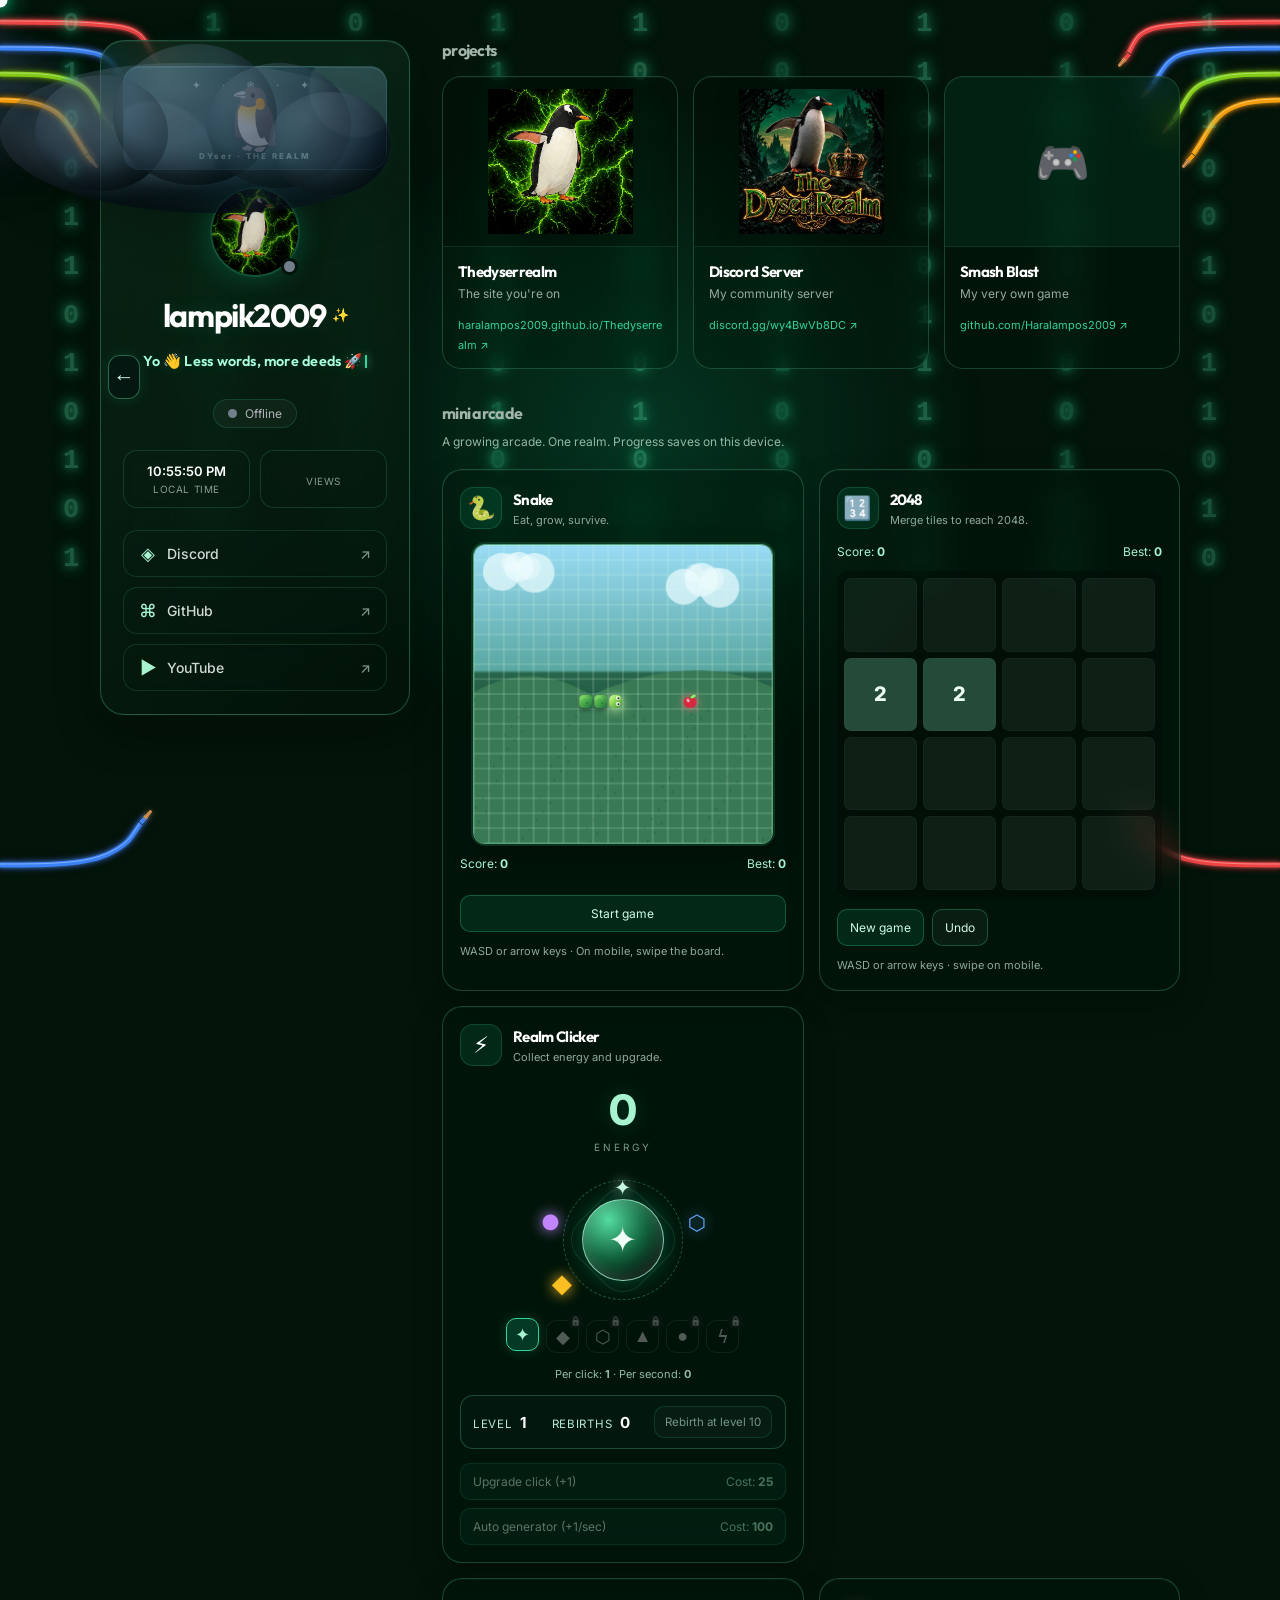
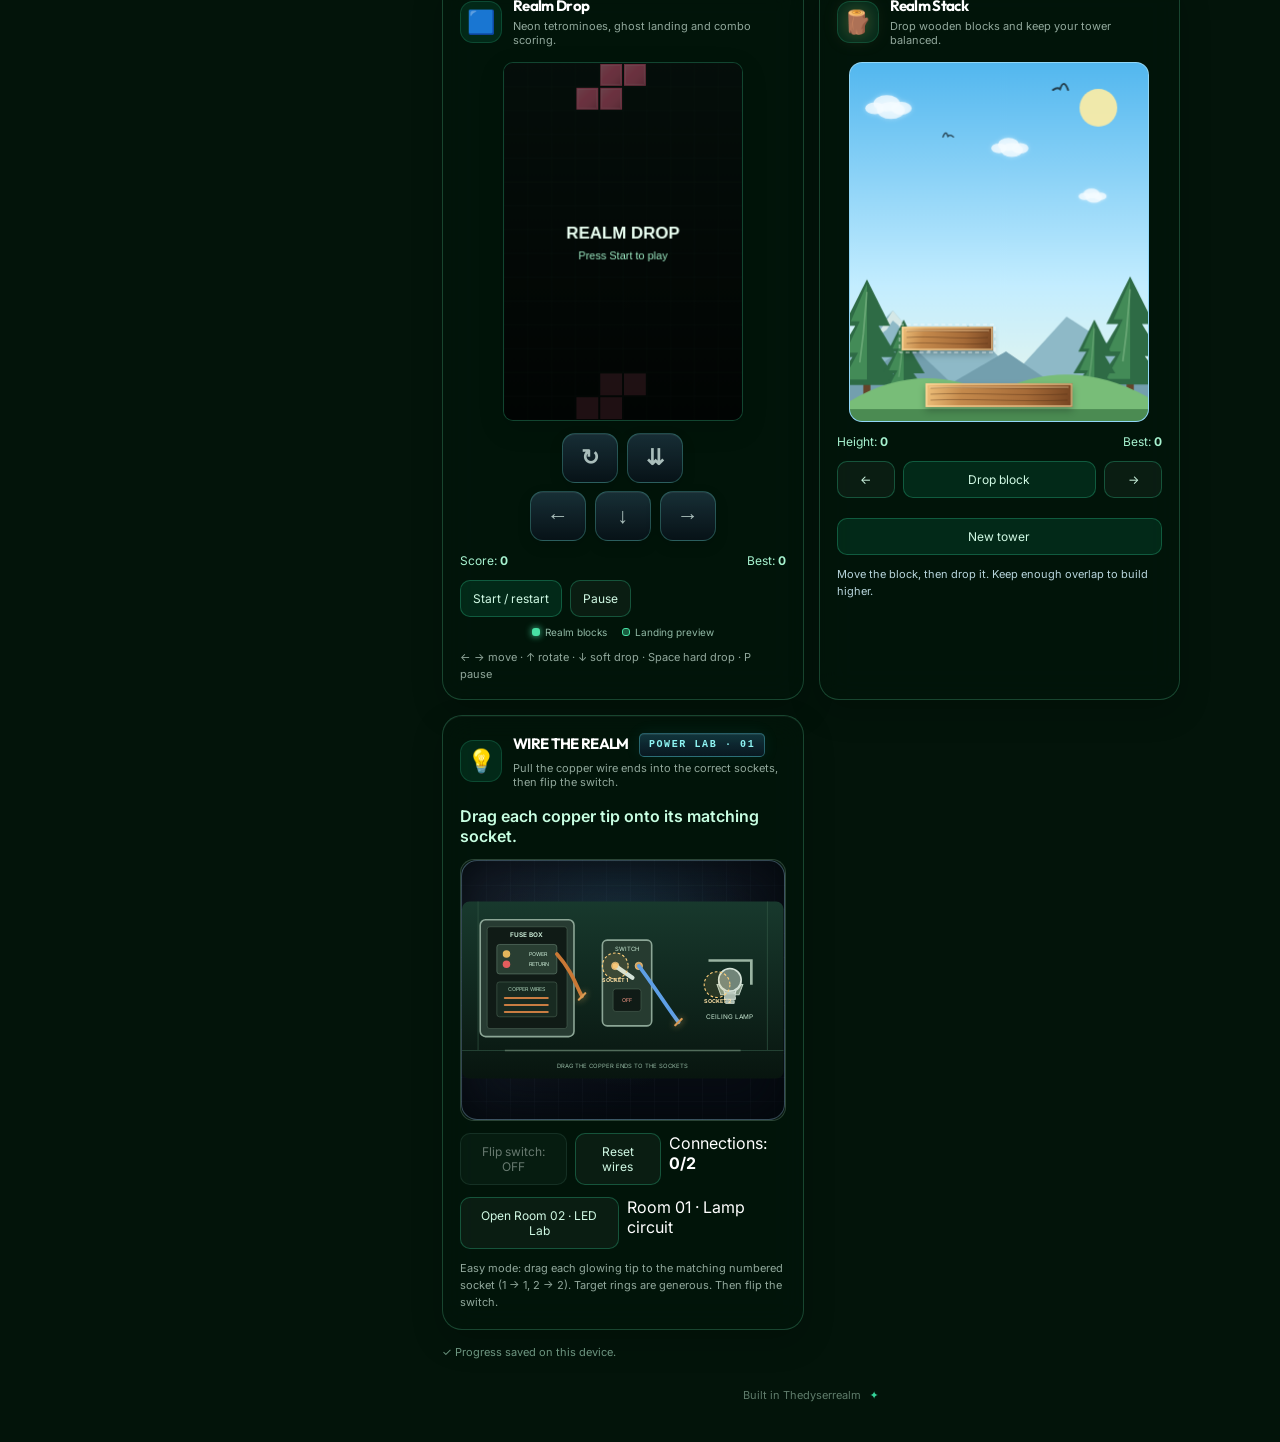
==== index.html @ b3a5489f "Fix background cable rendering and restore copper tip gradients" ====
<!DOCTYPE html>
<html lang="en">
<head>
  <meta charset="UTF-8">
  <meta name="viewport" content="width=device-width, initial-scale=1">
  <meta name="theme-color" content="#03140a">
  <title>Thedyserrealm</title>
  <link rel="icon" type="image/png" href="favicon.png">
  <link rel="preconnect" href="https://fonts.googleapis.com">
  <link rel="preconnect" href="https://fonts.gstatic.com" crossorigin>
  <link href="https://fonts.googleapis.com/css2?family=Inter:wght@400;500;600;700&family=Outfit:wght@400;500;600;700;800&family=Space+Grotesk:wght@500;600;700&display=swap" rel="stylesheet">
  <link rel="stylesheet" href="style.css">
</head>
<body>
  <div class="cloud cloud-one"></div><div class="cloud cloud-two"></div><div class="cloud cloud-three"></div><div class="cloud cloud-four" aria-hidden="true"></div><div class="cloud cloud-five" aria-hidden="true"></div>
  <svg id="wires-canvas" aria-hidden="true"></svg>
  <div class="binary-rain-container" aria-hidden="true">
    <div class="binary-col fall-down">0<br>1<br>0<br>0<br>1<br>1<br>0<br>1<br>0<br>1<br>0<br>1</div>
    <div class="binary-col fall-up">1<br>0<br>0<br>1<br>1<br>0<br>1<br>0<br>1<br>1<br>0<br>1</div>
    <div class="binary-col fall-down">0<br>1<br>1<br>0<br>0<br>1<br>0<br>1<br>1<br>0<br>1<br>0</div>
    <div class="binary-col fall-up">1<br>1<br>0<br>1<br>0<br>1<br>0<br>0<br>1<br>0<br>1<br>1</div>
    <div class="binary-col fall-up">1<br>0<br>1<br>1<br>0<br>0<br>1<br>0<br>1<br>0<br>1<br>0</div>
    <div class="binary-col fall-down">0<br>0<br>1<br>0<br>1<br>1<br>0<br>1<br>0<br>0<br>1<br>1</div>
    <div class="binary-col fall-up">1<br>1<br>0<br>1<br>0<br>0<br>1<br>1<br>1<br>0<br>0<br>1</div>
    <div class="binary-col fall-down">0<br>1<br>0<br>1<br>1<br>0<br>1<br>0<br>0<br>1<br>1<br>0</div>
    <div class="binary-col fall-up">1<br>0<br>1<br>0<br>0<br>1<br>0<br>1<br>1<br>0<br>1<br>0</div>
  </div>
  <div class="cursor-main" id="cursor" aria-hidden="true"></div>
  <svg id="lightning-canvas" aria-hidden="true"></svg>

  <div class="site-container" id="siteContainer">
    <aside class="profile-sidebar">
      <div class="profile-deck">
      <div class="profile-card deck-primary" id="tiltCard">
        <div class="profile-face profile-front">
        <div class="penguin-banner" aria-label="Penguin profile banner"><span class="penguin-snow">✦ · ❄ · ✦</span><span class="profile-penguin" aria-hidden="true">🐧</span><span class="penguin-caption">DYser · THE REALM</span></div>
        <button type="button" class="profile-flip-arrow flip-to-back" aria-label="Flip profile card to more information" title="More about me">←</button>
        <div class="avatar-container">
          <img id="discord-avatar" src="favicon.png" alt="lampik2009 avatar" class="avatar-img">
          <span id="discord-status" class="status-indicator status-offline"></span>
        </div>
        <h1 class="profile-name">lampik2009 <span class="sparkle">✨</span></h1>
        <p class="profile-bio"><span id="typed-text"></span><span class="typing-cursor"></span></p>
        <div class="status-pill"><span class="status-dot-icon status-offline" id="status-dot"></span><span id="status-text">Offline</span></div>
        <div class="stats-grid">
          <div class="stat-box"><div id="local-time" class="stat-value">--:--:--</div><div class="stat-label">LOCAL TIME</div></div>
          <div class="stat-box">
            <div id="views-count" class="stat-value">
              <script>
                var sc_project=13359308;
                var sc_invisible=0;
                var sc_security="baef770d";
                var scJsHost="https://";
                document.write("<sc"+"ript type='text/javascript' src='"+scJsHost+"statcounter.com/counter/counter.js'></"+"script>");
              </script>
              <noscript><div class="statcounter"><a title="Web Analytics" href="https://statcounter.com/" target="_blank" rel="noopener noreferrer"><img src="https://c.statcounter.com/13359308/0/baef770d/0/" alt="Web Analytics" referrerpolicy="no-referrer-when-downgrade"></a></div></noscript>
            </div>
            <div class="stat-label">VIEWS</div>
          </div>
        </div>
        <div class="social-links">
          <a href="https://discord.com/users/1142187822250471535" target="_blank" rel="noopener noreferrer" class="social-btn"><span class="btn-left"><span class="social-emoji">◈</span><span>Discord</span></span><span class="arrow">↗</span></a>
          <a href="https://github.com/Haralampos2009" target="_blank" rel="noopener noreferrer" class="social-btn"><span class="btn-left"><span class="social-emoji">⌘</span><span>GitHub</span></span><span class="arrow">↗</span></a>
          <a href="https://www.youtube.com/@Dyser_l" target="_blank" rel="noopener noreferrer" class="social-btn"><span class="btn-left"><span class="social-emoji">▶</span><span>YouTube</span></span><span class="arrow">↗</span></a>
        </div>
        </div>
        <div class="profile-face profile-back" aria-label="More about me">
          <button type="button" class="profile-flip-arrow flip-to-front" aria-label="Flip profile card back" title="Back to links">→</button>
          <div class="back-penguin" aria-hidden="true">🐧</div>
          <p class="back-eyebrow">BEHIND THE REALM</p>
          <h2 class="back-title">Hey, I'm Dyser!</h2>
          <p class="back-copy">I build Thedyserrealm, experiment with web design, and make little browser games and creative projects.</p>
          <div class="about-facts">
            <div><span>✦</span><section><b>Creator</b><small>Thedyserrealm website</small></section></div>
            <div><span>🎮</span><section><b>Game maker</b><small>Realm Clicker, Realm Drop, Snake and more</small></section></div>
            <div><span>⚡</span><section><b>Always learning</b><small>Trying new ideas and improving the site</small></section></div>
          </div>
          <p class="back-social-label">FIND ME ONLINE</p>
          <div class="back-links">
            <a href="https://discord.com/users/1142187822250471535" target="_blank" rel="noopener noreferrer">Discord ↗</a>
            <a href="https://www.youtube.com/@Dyser_l" target="_blank" rel="noopener noreferrer">YouTube ↗</a>
            <a href="https://github.com/Haralampos2009" target="_blank" rel="noopener noreferrer">GitHub ↗</a>
          </div>
          <p class="back-note">Thanks for visiting my little corner of the internet 💚</p>
        </div>
      </div>

    </aside>

    <main class="main-content">
      <section class="content-section">
        <h2 class="section-title">projects</h2>
        <div class="projects-grid">
          <a href="https://haralampos2009.github.io/Thedyserrealm/" target="_blank" rel="noopener noreferrer" class="project-card">
            <div class="project-img-box"><img src="website-banner.png" alt="Thedyserrealm website preview" class="project-banner-img" loading="lazy" onerror="this.style.display='none';this.nextElementSibling.style.display='grid'"><span class="image-fallback" style="display:none">🌐</span></div>
            <div class="project-info"><h3>Thedyserrealm</h3><p>The site you're on</p><span class="project-link">haralampos2009.github.io/Thedyserrealm ↗</span></div>
          </a>
          <a href="https://discord.gg/wy4BwVb8DC" target="_blank" rel="noopener noreferrer" class="project-card">
            <div class="project-img-box"><img src="discord-banner.jpg" alt="Discord server preview" class="project-banner-img" loading="lazy" onerror="this.style.display='none';this.nextElementSibling.style.display='grid'"><span class="image-fallback" style="display:none">💬</span></div>
            <div class="project-info"><h3>Discord Server</h3><p>My community server</p><span class="project-link">discord.gg/wy4BwVb8DC ↗</span></div>
          </a>
          <a href="https://github.com/Haralampos2009" target="_blank" rel="noopener noreferrer" class="project-card">
            <div class="project-img-box emoji-box"><span class="proj-emoji">🎮</span></div>
            <div class="project-info"><h3>Smash Blast</h3><p>My very own game</p><span class="project-link">github.com/Haralampos2009 ↗</span></div>
          </a>
        </div>
      </section>

      

<section class="content-section arcade-section" id="arcade">
        <h2 class="section-title">mini arcade</h2>
        <p class="arcade-subtitle">A growing arcade. One realm. Progress saves on this device.</p>
        <div class="arcade-grid">
          <article class="game-card">
            <div class="game-heading"><span class="game-icon">🐍</span><div><h3>Snake</h3><p>Eat, grow, survive.</p></div></div>
            <canvas id="snake-board" width="300" height="300" aria-label="Snake game board"></canvas>
            <div class="game-stats"><span>Score: <strong id="snake-score">0</strong></span><span>Best: <strong id="snake-best">0</strong></span></div>
            <button class="game-btn full-btn" id="snake-start">Start game</button>
            <p class="game-hint">WASD or arrow keys · On mobile, swipe the board.</p>
          </article>

          <article class="game-card">
            <div class="game-heading"><span class="game-icon">🔢</span><div><h3>2048</h3><p>Merge tiles to reach 2048.</p></div></div>
            <div class="game-2048-stats"><span>Score: <strong id="s2048-score">0</strong></span><span>Best: <strong id="s2048-best">0</strong></span></div>
            <div id="board-2048" class="board-2048" tabindex="0" role="group" aria-label="2048 board"></div>
            <div class="game-controls"><button class="game-btn" id="s2048-new">New game</button><button class="game-btn secondary" id="s2048-undo">Undo</button></div>
            <p class="game-hint">WASD or arrow keys · swipe on mobile.</p>
          </article>

          <article class="game-card clicker-card">
            <div class="game-heading"><span class="game-icon">⚡</span><div><h3>Realm Clicker</h3><p>Collect energy and upgrade.</p></div></div>
            <div class="clicker-energy"><span id="clicker-energy">0</span><small>ENERGY</small></div>
            <div class="clicker-stage" id="clicker-stage">
              <span class="orbit-shape orbit-a">✦</span><span class="orbit-shape orbit-b">⬡</span><span class="orbit-shape orbit-c">◆</span><span class="orbit-shape orbit-d">●</span>
              <button class="clicker-core shape-star" id="clicker-tap" aria-label="Collect energy"><span id="clicker-core-symbol">✦</span></button>
            </div>
            <div class="shape-picker" aria-label="Choose energy core shape">
              <button type="button" class="shape-choice selected" data-required-prestige="0" data-shape="star" data-symbol="✦" aria-label="Star shape">✦</button>
              <button type="button" class="shape-choice" data-required-prestige="1" data-shape="diamond" data-symbol="◆" aria-label="Diamond shape">◆</button>
              <button type="button" class="shape-choice" data-required-prestige="2" data-shape="hex" data-symbol="⬡" aria-label="Hexagon shape">⬡</button>
              <button type="button" class="shape-choice" data-required-prestige="3" data-shape="triangle" data-symbol="▲" aria-label="Triangle shape">▲</button>
              <button type="button" class="shape-choice" data-required-prestige="4" data-shape="circle" data-symbol="●" aria-label="Circle shape">●</button>
              <button type="button" class="shape-choice" data-required-prestige="5" data-shape="bolt" data-symbol="ϟ" aria-label="Lightning shape">ϟ</button>
            </div>
            <p class="clicker-power">Per click: <strong id="clicker-power">1</strong> · Per second: <strong id="clicker-auto">0</strong></p>
            <div class="clicker-progression"><span>LEVEL <strong id="clicker-level">1</strong></span><span>REBIRTHS <strong id="clicker-prestige-count">0</strong></span><button class="game-btn secondary" id="clicker-prestige" type="button" disabled>Rebirth at level 10</button></div>
            <div class="upgrade-list">
              <button class="game-btn upgrade-btn" id="clicker-upgrade"><span>Upgrade click (+1)</span><span>Cost: <b id="clicker-cost">25</b></span></button>
              <button class="game-btn upgrade-btn" id="clicker-auto-buy"><span>Auto generator (+1/sec)</span><span>Cost: <b id="clicker-auto-cost">100</b></span></button>
            </div>
          </article>
        </div>
        <div class="arcade-grid extra-games">
          <article class="game-card drop-card">
            <div class="game-heading"><span class="game-icon">🟦</span><div><h3>Realm Drop</h3><p>Neon tetrominoes, ghost landing and combo scoring.</p></div></div>
            <canvas id="drop-board" width="240" height="360" aria-label="Falling block game"></canvas>
<div class="realm-drop-touch-controls" id="realm-drop-touch-controls" aria-label="Realm Drop touch controls">
  <div class="drop-touch-row">
    <button type="button" data-drop-action="rotate" aria-label="Rotate piece">↻</button>
    <button type="button" data-drop-action="drop" aria-label="Hard drop">⇊</button>
  </div>
  <div class="drop-touch-row">
    <button type="button" data-drop-action="left" aria-label="Move left">←</button>
    <button type="button" data-drop-action="down" aria-label="Move down">↓</button>
    <button type="button" data-drop-action="right" aria-label="Move right">→</button>
  </div>
</div>

            <div class="game-stats"><span>Score: <strong id="drop-score">0</strong></span><span>Best: <strong id="drop-best">0</strong></span></div>
            <div class="game-controls"><button class="game-btn" id="drop-start">Start / restart</button><button class="game-btn secondary" id="drop-pause">Pause</button></div>
            <div class="drop-legend"><span><i class="legend-dot legend-mint"></i>Realm blocks</span><span><i class="legend-dot legend-ghost"></i>Landing preview</span></div>
            <p class="game-hint">← → move · ↑ rotate · ↓ soft drop · Space hard drop · P pause</p>
          </article>
          <article class="game-card stack-card">
            <div class="game-heading"><span class="game-icon">🪵</span><div><h3>Realm Stack</h3><p>Drop wooden blocks and keep your tower balanced.</p></div></div>
            <canvas id="realm-stack-board" width="300" height="360" tabindex="0" aria-label="Realm Stack wooden block tower game"></canvas>
            <div class="game-stats"><span>Height: <strong id="realm-stack-score">0</strong></span><span>Best: <strong id="realm-stack-best">0</strong></span></div>
            <div class="stack-controls"><button type="button" class="game-btn secondary" data-stack-action="left" aria-label="Move block left">←</button><button type="button" class="game-btn" id="realm-stack-drop">Drop block</button><button type="button" class="game-btn secondary" data-stack-action="right" aria-label="Move block right">→</button></div>
            <button type="button" class="game-btn full-btn" id="realm-stack-restart">New tower</button>
            <p class="game-hint">Move the block, then drop it. Keep enough overlap to build higher.</p>
          </article>
          <article class="game-card wire-puzzle-card">
            <div class="game-heading"><span class="game-icon">💡</span><div><h3>WIRE THE REALM <span class="wire-level-tag">POWER LAB · 01</span></h3><p>Pull the copper wire ends into the correct sockets, then flip the switch.</p></div></div>
            <div class="wire-puzzle-status" id="wire-status" aria-live="polite">Drag each loose copper tip to its matching socket.</div>
            <div class="wire-room">
              <svg id="wire-room-svg" viewBox="0 0 600 330" role="img" aria-label="Electrical room with fuse box, wires, switch and lamp">
                <defs>
                  <linearGradient id="wallGlow" x1="0" y1="0" x2="0" y2="1"><stop offset="0" stop-color="#18392d"/><stop offset="1" stop-color="#08150f"/></linearGradient>
                  <linearGradient id="copper" x1="0" y1="0" x2="1" y2="1"><stop stop-color="#ffe0a1"/><stop offset=".45" stop-color="#c97835"/><stop offset="1" stop-color="#7b3d1b"/></linearGradient>
                  <radialGradient id="lampGlow"><stop stop-color="#fff5b0" stop-opacity=".9"/><stop offset="1" stop-color="#ffe66d" stop-opacity="0"/></radialGradient>
                </defs>
                <rect width="600" height="330" rx="14" fill="url(#wallGlow)"/>
                <path d="M0 278H600M30 0V278M570 0V278" stroke="#315644" stroke-width="2" opacity=".65"/>
                <rect x="34" y="34" width="175" height="218" rx="10" fill="#273b32" stroke="#8ca696" stroke-width="3"/>
                <rect x="47" y="47" width="149" height="190" rx="5" fill="#101b16" stroke="#536e5d"/>
                <text x="121" y="67" fill="#c7e7d2" font-size="12" text-anchor="middle" font-weight="bold">FUSE BOX</text>
                <rect x="65" y="80" width="112" height="55" rx="5" fill="#293e32" stroke="#6d8c78"/>
                <circle cx="83" cy="98" r="7" fill="#e4b65c"/><circle cx="83" cy="117" r="7" fill="#e45d5d"/>
                <text x="125" y="102" fill="#c7e7d2" font-size="10">POWER</text><text x="125" y="120" fill="#c7e7d2" font-size="10">RETURN</text>
                <rect x="65" y="150" width="112" height="65" rx="5" fill="#182a21" stroke="#526b5a"/>
                <text x="121" y="166" fill="#a6cbb4" font-size="10" text-anchor="middle">COPPER WIRES</text>
                <path d="M80 180h80M80 193h80M80 206h80" stroke="#c97d42" stroke-width="4" stroke-linecap="round"/>
                <rect x="262" y="72" width="92" height="160" rx="9" fill="#263b30" stroke="#8ca696" stroke-width="3"/>
                <text x="308" y="92" fill="#c7e7d2" font-size="11" text-anchor="middle">SWITCH</text>
                <circle cx="286" cy="120" r="7" fill="#d6a15a" stroke="#ffe0a1"/><circle cx="330" cy="120" r="7" fill="#d6a15a" stroke="#ffe0a1"/>
                <path id="switch-lever" d="M286 120L318 142" stroke="#d5e3d9" stroke-width="8" stroke-linecap="round"/>
                <circle cx="286" cy="120" r="5" fill="#f4c77c"/>
                <rect x="282" y="163" width="52" height="42" rx="5" fill="#101b16" stroke="#526b5a"/>
                <text id="switch-label" x="308" y="188" fill="#ff9d8b" font-size="10" text-anchor="middle">OFF</text>
                <path d="M460 110h80v45" stroke="#9ab4a2" stroke-width="5" fill="none"/>
                <path d="M476 155h48l-7 19h-34z" fill="#7d927f" stroke="#c1d3c6" stroke-width="2"/>
                <path id="lamp-bulb" d="M489 166 C478 159 477 146 483 136 C490 124 510 124 517 136 C523 146 522 159 511 166 L509 174 L491 174 Z" fill="#9fb0a3" stroke="#d4e2d7" stroke-width="2.5"/>
                <ellipse id="lamp-halo" cx="500" cy="155" rx="74" ry="72" fill="url(#lampGlow)" opacity="0"/>
                <circle id="lamp-light" cx="500" cy="146" r="21" fill="#718579" stroke="#d4e2d7" stroke-width="3"/><path d="M492 169h16v7h-16zM490 178h20v5h-20zM492 185h16v5h-16z" fill="#a8b8ac" stroke="#d4e2d7" stroke-width="1.5"/>
                <path d="M490 172h20v10h-20z" fill="#a8b8ac" stroke="#d4e2d7"/>
                <text x="500" y="220" fill="#c7e7d2" font-size="12" text-anchor="middle">CEILING LAMP</text>
                <path d="M80 278h440" stroke="#526d5b" stroke-width="3"/>
                <text x="300" y="310" fill="#92b5a0" font-size="11" text-anchor="middle">DRAG THE COPPER ENDS TO THE SOCKETS</text>
                <path id="wire-a" d="M177 98 C205 130 210 150 224 177" fill="none" stroke="#c97835" stroke-width="7" stroke-linecap="round"/>
                <path id="wire-b" d="M330 120 C360 160 385 200 404 225" fill="none" stroke="#5e9fe6" stroke-width="7" stroke-linecap="round"/>
                <path id="wire-a-tip" d="M218 183l12-12" stroke="#d99a53" stroke-width="4" stroke-linecap="round" tabindex="0" role="button" aria-label="Drag exposed copper wire end to switch socket"/>
                <path id="wire-b-tip" d="M398 231l12-12" stroke="#d99a53" stroke-width="4" stroke-linecap="round" tabindex="0" role="button" aria-label="Drag exposed copper wire end to lamp socket"/>
                <circle cx="286" cy="120" r="24" fill="rgba(255,196,99,.10)" stroke="#ffcf7a" stroke-width="2" stroke-dasharray="5 4"/><text x="286" y="151" fill="#ffe2a7" font-size="10" text-anchor="middle" font-weight="bold">SOCKET 1</text><circle cx="476" cy="155" r="24" fill="rgba(255,196,99,.10)" stroke="#ffcf7a" stroke-width="2" stroke-dasharray="5 4"/><text x="476" y="190" fill="#ffe2a7" font-size="10" text-anchor="middle" font-weight="bold">SOCKET 2</text>
                <rect id="switch-hit" x="268" y="100" width="66" height="62" rx="8" fill="transparent" style="cursor:pointer"/>
              </svg>
            </div>
            <div class="game-controls"><button class="game-btn" id="wire-switch">Flip switch: OFF</button><button class="game-btn secondary" id="wire-reset">Reset wires</button><span class="wire-moves">Connections: <strong id="wire-moves">0/2</strong></span></div>
            <div class="game-controls"><button class="game-btn secondary" id="wire-room-toggle">Open Room 02 · LED Lab</button><span class="wire-moves" id="wire-room-label">Room 01 · Lamp circuit</span></div>
            <section id="wire-room-two" class="wire-room wire-room-two" hidden>
              <div class="wire-puzzle-status" id="wire-two-status" aria-live="polite">Connect red to + and blue to − on each LED. Match the colors to light both diodes.</div>
              <svg id="wire-room-two-svg" viewBox="0 0 600 330" role="img" aria-label="Second electrical room with two LEDs and four matching wire sockets">
                <defs><linearGradient id="ledWall" x1="0" y1="0" x2="0" y2="1"><stop stop-color="#18392d"/><stop offset="1" stop-color="#08150f"/></linearGradient><radialGradient id="ledRedGlow"><stop stop-color="#ff5656" stop-opacity=".85"/><stop offset="1" stop-color="#ff3030" stop-opacity="0"/></radialGradient><radialGradient id="ledBlueGlow"><stop stop-color="#4db8ff" stop-opacity=".85"/><stop offset="1" stop-color="#168aff" stop-opacity="0"/></radialGradient></defs>
                <rect width="600" height="330" rx="14" fill="url(#ledWall)"/><path d="M0 278H600M30 0V278M570 0V278" stroke="#315644" stroke-width="2" opacity=".65"/>
                <rect x="30" y="30" width="540" height="222" rx="12" fill="#15271e" stroke="#71917b" stroke-width="2"/>
                <text x="300" y="55" fill="#d6f5df" font-size="14" text-anchor="middle" font-weight="bold">LED TEST PANEL · ROOM 02</text>
                <rect x="55" y="76" width="220" height="145" rx="10" fill="#0a1710" stroke="#456b51" stroke-width="2"/><rect x="325" y="76" width="220" height="145" rx="10" fill="#0a1710" stroke="#456b51" stroke-width="2"/>
                <text x="165" y="98" fill="#d6f5df" font-size="12" text-anchor="middle">RED DIODE · LED 1</text><text x="435" y="98" fill="#d6f5df" font-size="12" text-anchor="middle">BLUE DIODE · LED 2</text>
                <defs><linearGradient id="ledBodyRed" x1="0" y1="0" x2="1" y2="0"><stop stop-color="#5b151b"/><stop offset=".45" stop-color="#ef5b63"/><stop offset="1" stop-color="#741a22"/></linearGradient><linearGradient id="ledBodyBlue" x1="0" y1="0" x2="1" y2="0"><stop stop-color="#123e64"/><stop offset=".45" stop-color="#65c7ff"/><stop offset="1" stop-color="#174b79"/></linearGradient><linearGradient id="ledMetal" x1="0" y1="0" x2="0" y2="1"><stop stop-color="#e0e7df"/><stop offset=".5" stop-color="#7f8e84"/><stop offset="1" stop-color="#c1cbc3"/></linearGradient></defs>
                <ellipse id="led1-halo" cx="165" cy="139" rx="32" ry="25" fill="url(#ledRedGlow)" opacity="0"/>
                <path d="M160 151l-4 28m14-28 4 28" stroke="url(#ledMetal)" stroke-width="3.5" stroke-linecap="round"/><path d="M156 179h-10v8m24-8h10v8" fill="none" stroke="#d99a53" stroke-width="2.5" stroke-linecap="round"/>
                <rect id="led1-light" x="153" y="111" width="24" height="43" rx="8" fill="url(#ledBodyRed)" stroke="#ff9c9c" stroke-width="1.5"/><path d="M157 118v21" stroke="#ffd5d5" stroke-width="2" stroke-linecap="round" opacity=".65"/><ellipse cx="165" cy="116" rx="7" ry="3" fill="#ffc3c3" opacity=".6"/>
                <ellipse id="led2-halo" cx="435" cy="139" rx="32" ry="25" fill="url(#ledBlueGlow)" opacity="0"/>
                <path d="M430 151l-4 28m14-28 4 28" stroke="url(#ledMetal)" stroke-width="3.5" stroke-linecap="round"/><path d="M426 179h-10v8m24-8h10v8" fill="none" stroke="#d99a53" stroke-width="2.5" stroke-linecap="round"/>
                <rect id="led2-light" x="423" y="111" width="24" height="43" rx="8" fill="url(#ledBodyBlue)" stroke="#9edfff" stroke-width="1.5"/><path d="M427 118v21" stroke="#e1f5ff" stroke-width="2" stroke-linecap="round" opacity=".7"/><ellipse cx="435" cy="116" rx="7" ry="3" fill="#d4f1ff" opacity=".6"/>
                <rect x="70" y="184" width="190" height="22" rx="3" fill="#8b9991" stroke="#d0d9d3" stroke-width="2"/><path d="M80 190h170M80 197h170" stroke="#65766c" stroke-width="2"/><rect x="340" y="184" width="190" height="22" rx="3" fill="#8b9991" stroke="#d0d9d3" stroke-width="2"/><path d="M350 190h170M350 197h170" stroke="#65766c" stroke-width="2"/>
                <text x="165" y="218" fill="#ffb0b0" font-size="10" text-anchor="middle">LED 1</text><text x="435" y="218" fill="#a9ddff" font-size="10" text-anchor="middle">LED 2</text>
                <path id="led-wire-red" d="M85 286 Q95 250 145 195" fill="none" stroke="#e75c5c" stroke-width="6" stroke-linecap="round"/><path id="led-red-tip" d="M80 291l10-10" stroke="#d9a16a" stroke-width="3" stroke-linecap="round" tabindex="0" role="button" aria-label="Drag red wire end"/>
                <path id="led-wire-black" d="M185 286 Q195 250 185 195" fill="none" stroke="#222a28" stroke-width="6" stroke-linecap="round"/><path id="led-black-tip" d="M180 291l10-10" stroke="#d9a16a" stroke-width="3" stroke-linecap="round" tabindex="0" role="button" aria-label="Drag black wire end"/>
                <path id="led-wire-blue" d="M415 286 Q405 250 425 195" fill="none" stroke="#55a9ef" stroke-width="6" stroke-linecap="round"/><path id="led-blue-tip" d="M410 291l10-10" stroke="#d9a16a" stroke-width="3" stroke-linecap="round" tabindex="0" role="button" aria-label="Drag blue wire end"/>
                <path id="led-wire-black2" d="M515 286 Q505 250 445 195" fill="none" stroke="#222a28" stroke-width="6" stroke-linecap="round"/><path id="led-black2-tip" d="M510 291l10-10" stroke="#d9a16a" stroke-width="3" stroke-linecap="round" tabindex="0" role="button" aria-label="Drag black wire end"/>
                <text x="300" y="310" fill="#92b5a0" font-size="11" text-anchor="middle">CONNECT THE LOOSE WIRES TO COMPLETE THE CIRCUIT</text>
              </svg>
              <div class="game-controls"><button class="game-btn secondary" id="wire-two-reset">Reset Room 02</button><span class="wire-moves">LEDs lit: <strong id="wire-two-count">0/2</strong></span></div>
            </section>
            <p class="game-hint">Easy mode: drag each glowing tip to the matching numbered socket (1 → 1, 2 → 2). Target rings are generous. Then flip the switch.</p>
          </article>
        </div>
        <p class="save-note" id="arcade-save-status" aria-live="polite">Progress saves automatically on this device.</p>
      </section>
      <footer class="site-footer">Built in Thedyserrealm <span>✦</span></footer>
    </main>
  </div>

<script>
(() => {
  "use strict";
  const $ = id => document.getElementById(id);
  const SAVE_KEY = "thedyserrealm_arcade_v1";
  let saveData = {};
  try { saveData = JSON.parse(localStorage.getItem(SAVE_KEY)) || {}; } catch (_) {}
  const status = $("arcade-save-status");
  function saveArcade() {
    try {
      localStorage.setItem(SAVE_KEY, JSON.stringify(saveData));
      if (status) status.textContent = "✓ Progress saved on this device.";
    } catch (_) {
      if (status) status.textContent = "Browser storage is unavailable; progress may not save.";
    }
  }

  // Clock and typewriter intro
  function updateTime() { $("local-time").textContent = new Date().toLocaleTimeString([], {hour:"2-digit", minute:"2-digit", second:"2-digit"}); }
  updateTime(); setInterval(updateTime, 1000);
  const introLines = ["Yo 👋 Less words, more deeds 🚀", "⚡ Electrician in training", "🔧 Building cool things · lampik2009"];
  let introLine = 0, introIndex = 0, introDeleting = false;
  (function typeIntro() {
    const target = $("typed-text");
    const line = introLines[introLine];
    if (!introDeleting) {
      target.textContent = line.slice(0, ++introIndex);
      if (introIndex >= line.length) {
        setTimeout(() => { introDeleting = true; typeIntro(); }, 1550);
        return;
      }
      setTimeout(typeIntro, 65);
    } else {
      target.textContent = line.slice(0, --introIndex);
      if (introIndex <= 0) {
        introDeleting = false;
        introLine = (introLine + 1) % introLines.length;
        setTimeout(typeIntro, 280);
        return;
      }
      setTimeout(typeIntro, 34);
    }
  })();

  // Optional live Discord status. The page still works if the service is unavailable.
  async function loadDiscordData() {
    try {
      const res = await fetch("https://api.lanyard.rest/v1/users/1142187822250471535");
      const json = await res.json();
      if (!json.success) return;
      const d = json.data;
      if (d.discord_user && d.discord_user.avatar) {
        $("discord-avatar").src = `https://cdn.discordapp.com/avatars/${d.discord_user.id}/${d.discord_user.avatar}.png?size=256`;
      }
      const state = ["online","idle","dnd"].includes(d.discord_status) ? d.discord_status : "offline";
      $("discord-status").className = "status-indicator status-" + state;
      $("status-dot").className = "status-dot-icon status-" + state;
      $("status-text").textContent = ({online:"Online",idle:"Inactive",dnd:"Do Not Disturb",offline:"Offline"})[state];
    } catch (_) {}
  }
  loadDiscordData(); setInterval(loadDiscordData, 60000);

  // Realistic multi-layer SVG cables and occasional sparks
  const svgNS = "http://www.w3.org/2000/svg";
  const wiresSvg = $("wires-canvas");
  const copperDefs=svgEl("defs",{});
  const copperGrad=svgEl("linearGradient",{id:"realm-copper-tip",x1:"0",y1:"0",x2:"1",y2:"1"});
  [["0%","#ffe7ad"],["42%","#d88a43"],["100%","#8b451f"]].forEach(([offset,color])=>copperGrad.appendChild(svgEl("stop",{offset,"stop-color":color})));
  copperDefs.appendChild(copperGrad); wiresSvg.appendChild(copperDefs);
  let wireTips = [];
  function svgEl(tag, attrs) {
    const el = document.createElementNS(svgNS, tag);
    Object.entries(attrs).forEach(([k,v]) => el.setAttribute(k, v));
    return el;
  }
  function addCable(wire) {
    wiresSvg.appendChild(svgEl("path",{d:wire.d,fill:"none",stroke:"#000", "stroke-width":"12","stroke-linecap":"round","stroke-linejoin":"round",opacity:".55",style:"filter:blur(3px)"}));
    wiresSvg.appendChild(svgEl("path",{d:wire.d,fill:"none",stroke:"#101a15","stroke-width":"8","stroke-linecap":"round","stroke-linejoin":"round"}));
    wiresSvg.appendChild(svgEl("path",{d:wire.d,fill:"none",stroke:wire.color,"stroke-width":"4.8","stroke-linecap":"round","stroke-linejoin":"round",style:`filter:drop-shadow(0 0 3px ${wire.color})`}));
    wiresSvg.appendChild(svgEl("path",{d:wire.d,fill:"none",stroke:"#fff","stroke-width":"1","stroke-linecap":"round","stroke-linejoin":"round",opacity:".35",transform:"translate(0 -1)"}));
    // Short insulated ferrule followed by a visible, tapered bare-copper conductor.
    const dx=wire.tipDx ?? 6, dy=wire.tipDy ?? 6, len=Math.hypot(dx,dy), ux=dx/len, uy=dy/len;
    const sx=wire.x-ux*7, sy=wire.y-uy*7, ex=wire.x+dx, ey=wire.y+dy;
    wiresSvg.appendChild(svgEl("path",{d:`M${sx-uy*2.5} ${sy+ux*2.5} L${wire.x-uy*2.5} ${wire.y+ux*2.5} L${wire.x+uy*2.5} ${wire.y-ux*2.5} L${sx+uy*2.5} ${sy-ux*2.5} Z`,fill:wire.color,stroke:"#17221b","stroke-width":".8"}));
    wiresSvg.appendChild(svgEl("path",{d:`M${wire.x-uy*1.7} ${wire.y+ux*1.7} L${ex-uy*1.2} ${ey+ux*1.2} L${ex+uy*1.2} ${ey-ux*1.2} L${wire.x+uy*1.7} ${wire.y-ux*1.7} Z`,fill:"url(#realm-copper-tip)",stroke:"#f0bd78","stroke-width":".55",style:"filter:drop-shadow(0 0 3px rgba(232,155,72,.55))"}));
    // Fine strands make the cut conductor read as copper, not a round terminal.
    for(let strand=-1;strand<=1;strand++) wiresSvg.appendChild(svgEl("path",{d:`M${wire.x+ux*1.5+uy*strand*.8} ${wire.y+uy*1.5-ux*strand*.8} L${ex+uy*strand*.55} ${ey-ux*strand*.55}`,fill:"none",stroke:strand===0?"#ffe0a1":"#a95c2b","stroke-width":".65","stroke-linecap":"round"}));
    wireTips.push({x:ex,y:ey,color:wire.color});
  }
  function initWires() {
    const w = innerWidth, h = innerHeight;
    wiresSvg.setAttribute("viewBox",`0 0 ${w} ${h}`);
    wiresSvg.innerHTML = ""; wiresSvg.appendChild(copperDefs); wireTips = [];
    [
      {color:"#ef4444",d:"M 0 22 C 45 22 82 22 115 26 S 145 45 155 59",x:155,y:59,tipDx:6,tipDy:7},
      {color:"#3b82f6",d:"M 0 48 C 42 48 72 48 94 53 S 119 75 132 91",x:132,y:91,tipDx:6,tipDy:7},
      {color:"#84cc16",d:"M 0 74 C 32 74 53 74 74 82 S 96 109 111 126",x:111,y:126,tipDx:6,tipDy:7},
      {color:"#f59e0b",d:"M 0 100 C 25 100 43 103 57 113 S 77 143 91 160",x:91,y:160,tipDx:6,tipDy:7},
      {color:"#ef4444",d:`M ${w} 22 C ${w-45} 22 ${w-82} 22 ${w-115} 26 S ${w-145} 45 ${w-155} 59`,x:w-155,y:59,tipDx:-6,tipDy:7},
      {color:"#3b82f6",d:`M ${w} 48 C ${w-42} 48 ${w-72} 48 ${w-94} 53 S ${w-119} 75 ${w-132} 91`,x:w-132,y:91,tipDx:-6,tipDy:7},
      {color:"#84cc16",d:`M ${w} 74 C ${w-32} 74 ${w-53} 74 ${w-74} 82 S ${w-96} 109 ${w-111} 126`,x:w-111,y:126,tipDx:-6,tipDy:7},
      {color:"#f59e0b",d:`M ${w} 100 C ${w-25} 100 ${w-43} 103 ${w-57} 113 S ${w-77} 143 ${w-91} 160`,x:w-91,y:160,tipDx:-6,tipDy:7},
      {color:"#3b82f6",d:`M 0 ${h-35} C 48 ${h-35} 86 ${h-35} 110 ${h-47} S 130 ${h-65} 145 ${h-82}`,x:145,y:h-82,tipDx:6,tipDy:-7},
      {color:"#ef4444",d:`M ${w} ${h-35} C ${w-48} ${h-35} ${w-86} ${h-35} ${w-110} ${h-47} S ${w-130} ${h-65} ${w-145} ${h-82}`,x:w-145,y:h-82,tipDx:-6,tipDy:-7}
    ].forEach(addCable);
  }
  initWires(); addEventListener("resize",initWires);
  setInterval(() => {
    if (document.hidden || !wireTips.length) return;
    const p = wireTips[Math.floor(Math.random()*wireTips.length)];
    const spark = svgEl("circle",{cx:p.x,cy:p.y,r:"3",fill:"#fff",style:"filter:drop-shadow(0 0 7px #fff)"});
    wiresSvg.appendChild(spark);
    const dx=(Math.random()-.5)*55, dy=-15-Math.random()*28;
    spark.animate([{transform:"translate(0,0)",opacity:1},{transform:`translate(${dx}px,${dy}px)`,opacity:0}],{duration:1100, easing:"ease-out"}).onfinish=()=>spark.remove();
  },1200);

  // Lightning flashes toward the pointer
  let mouseX=innerWidth/2, mouseY=innerHeight/2;
  document.addEventListener("mousemove",e=>{
    mouseX=e.clientX; mouseY=e.clientY;
    const cursor=$("cursor"); cursor.style.left=mouseX+"px"; cursor.style.top=mouseY+"px";
    if (Math.random() < .32) {
      const trail=document.createElement("span"); trail.className="cursor-trail";
      trail.style.left=mouseX+"px"; trail.style.top=mouseY+"px"; document.body.appendChild(trail);
      setTimeout(()=>trail.remove(),420);
    }
  });
  // Pointer movement only controls the custom cursor; storm lightning is independent of the mouse.

  // Profile card tilt
  const card=$("tiltCard");
  card.addEventListener("mousemove",e=>{
    // Tilt only the front-most main card; never overwrite the deck's slide transforms.
    if(card.classList.contains("is-flipped")||!card.classList.contains("deck-primary"))return;
    if(innerWidth<850) return;
    const r=card.getBoundingClientRect();
    card.style.transform=`rotateX(${((e.clientY-r.top-r.height/2)/(r.height/2))*-5}deg) rotateY(${((e.clientX-r.left-r.width/2)/(r.width/2))*5}deg)`;
  });
  card.addEventListener("mouseleave",()=>{if(!card.classList.contains("is-flipped")&&card.classList.contains("deck-primary"))card.style.transform="rotateX(0) rotateY(0)"});
  document.querySelectorAll(".profile-flip-arrow").forEach(button=>button.addEventListener("click",()=>{
    const flipped=button.classList.contains("flip-to-back");
    card.classList.toggle("is-flipped",flipped);
    const deck=card.closest(".profile-deck");
    if(deck)deck.classList.toggle("main-profile-flipped",flipped);
    card.style.transform=flipped?"rotateY(180deg)":"rotateX(0) rotateY(0)";
  }));

  // Animated two-card Discord profile deck
  // SNAKE — saves best score
  const canvas=$("snake-board"), ctx=canvas.getContext("2d"), CELL=15, GRID=20;
  let snake=[{x:9,y:10},{x:8,y:10},{x:7,y:10}], dir={x:1,y:0}, nextDir={x:1,y:0};
  let food={x:14,y:10}, snakeScore=0, snakeBest=Number(saveData.snakeBest)||0, snakeTimer=null, snakeRunning=false;
  $("snake-best").textContent=snakeBest;
  function randomFood(){let p;do{p={x:Math.floor(Math.random()*GRID),y:Math.floor(Math.random()*GRID)}}while(snake.some(s=>s.x===p.x&&s.y===p.y));return p}
  function drawSnake(){
    const sky=ctx.createLinearGradient(0,0,0,300);sky.addColorStop(0,"#9adcf5");sky.addColorStop(.42,"#5aa7a2");sky.addColorStop(.43,"#28664c");sky.addColorStop(1,"#0b281b");ctx.fillStyle=sky;ctx.fillRect(0,0,300,300);
    ctx.save();ctx.globalAlpha=.72;ctx.fillStyle="#e9fbff";[[28,27,19],[45,22,15],[61,28,20],[211,42,18],[229,35,17],[247,43,20]].forEach(([x,y,r])=>{ctx.beginPath();ctx.arc(x,y,r,0,Math.PI*2);ctx.fill()});ctx.globalAlpha=.35;ctx.fillStyle="#f9ffff";[[37,18,10],[55,23,12],[222,29,10],[240,34,12]].forEach(([x,y,r])=>{ctx.beginPath();ctx.arc(x,y,r,0,Math.PI*2);ctx.fill()});ctx.restore();
    ctx.fillStyle="#397a55";ctx.beginPath();ctx.moveTo(0,148);ctx.quadraticCurveTo(58,115,118,151);ctx.quadraticCurveTo(220,106,300,143);ctx.lineTo(300,300);ctx.lineTo(0,300);ctx.closePath();ctx.fill();ctx.fillStyle="rgba(7,35,22,.18)";for(let i=0;i<95;i++){const x=(i*47)%300,y=155+((i*31)%145);ctx.fillRect(x,y,1.5,3)}
    ctx.strokeStyle="rgba(220,255,226,.28)";ctx.lineWidth=1.15;for(let i=0;i<=300;i+=CELL){ctx.beginPath();ctx.moveTo(i,0);ctx.lineTo(i,300);ctx.stroke();ctx.beginPath();ctx.moveTo(0,i);ctx.lineTo(300,i);ctx.stroke()}
    ctx.save();ctx.translate(food.x*CELL+7.5,food.y*CELL+7.5);ctx.shadowColor="#fb7185";ctx.shadowBlur=9;ctx.fillStyle="#d9283d";ctx.beginPath();ctx.ellipse(-2,1,4.4,5.4,-.25,0,Math.PI*2);ctx.ellipse(2,1,4.4,5.4,.25,0,Math.PI*2);ctx.fill();ctx.shadowBlur=0;ctx.fillStyle="rgba(255,255,255,.7)";ctx.beginPath();ctx.ellipse(-2,-1,1.3,2,-.4,0,Math.PI*2);ctx.fill();ctx.strokeStyle="#68452c";ctx.lineWidth=1.5;ctx.beginPath();ctx.moveTo(0,-3);ctx.lineTo(1,-6);ctx.stroke();ctx.fillStyle="#8df36b";ctx.beginPath();ctx.ellipse(3,-5,3,1.5,-.45,0,Math.PI*2);ctx.fill();ctx.restore();
    snake.forEach((p,i)=>{const x=p.x*CELL,y=p.y*CELL;ctx.save();ctx.shadowColor=i===0?"#d6ffb0":"rgba(4,25,15,.55)";ctx.shadowBlur=i===0?12:4;ctx.shadowOffsetY=2;const g=ctx.createLinearGradient(x,y,x+CELL,y+CELL);g.addColorStop(0,i===0?"#f1ffd2":"#a8ec75");g.addColorStop(.38,i===0?"#9be45a":"#55b94e");g.addColorStop(1,i===0?"#357b39":"#1b653d");ctx.fillStyle=g;ctx.beginPath();ctx.roundRect(x+1,y+1,13,13,i===0?5:4);ctx.fill();ctx.shadowBlur=0;ctx.shadowOffsetY=0;if(i>0){ctx.strokeStyle="rgba(237,255,193,.38)";ctx.lineWidth=.7;ctx.beginPath();ctx.arc(x+6.5,y+6.5,3.5,Math.PI*1.1,Math.PI*1.85);ctx.stroke();ctx.fillStyle="rgba(8,55,28,.28)";ctx.beginPath();ctx.arc(x+9,y+9,1.1,0,Math.PI*2);ctx.fill()}if(i===0){ctx.fillStyle="#f5fff0";let eyes;if(dir.x===1)eyes=[[x+10,y+4],[x+10,y+10]];else if(dir.x===-1)eyes=[[x+5,y+4],[x+5,y+10]];else if(dir.y===1)eyes=[[x+4,y+10],[x+10,y+10]];else eyes=[[x+4,y+5],[x+10,y+5]];eyes.forEach(([ex,ey])=>{ctx.beginPath();ctx.arc(ex,ey,2.1,0,Math.PI*2);ctx.fill();ctx.fillStyle="#102b1a";ctx.beginPath();ctx.arc(ex+.4,ey+.2,1,0,Math.PI*2);ctx.fill();ctx.fillStyle="#f5fff0"})}ctx.restore()});
    $("snake-score").textContent=snakeScore;$("snake-best").textContent=snakeBest;
  }
  function stopSnake(text){clearInterval(snakeTimer);snakeTimer=null;snakeRunning=false;if(text)$("snake-start").textContent=text}
  function startSnake(){stopSnake();snake=[{x:9,y:10},{x:8,y:10},{x:7,y:10}];dir={x:1,y:0};nextDir={x:1,y:0};snakeScore=0;food=randomFood();snakeRunning=true;$("snake-start").textContent="Restart";drawSnake();snakeTimer=setInterval(tickSnake,175)}
  function tickSnake(){
    dir={...nextDir};const head={x:snake[0].x+dir.x,y:snake[0].y+dir.y},ate=head.x===food.x&&head.y===food.y,body=ate?snake:snake.slice(0,-1);
    if(head.x<0||head.x>=GRID||head.y<0||head.y>=GRID||body.some(p=>p.x===head.x&&p.y===head.y)){if(window.realmGameSound)window.realmGameSound("fail");stopSnake("Game over — retry");return}
    snake.unshift(head);
    if(ate){if(window.realmGameSound)window.realmGameSound("eat");snakeScore++;if(snakeScore>snakeBest){snakeBest=snakeScore;saveData.snakeBest=snakeBest;saveArcade()}food=randomFood()}else snake.pop();
    drawSnake();
  }
  const keyDirs={ArrowUp:[0,-1],w:[0,-1],W:[0,-1],ArrowDown:[0,1],s:[0,1],S:[0,1],ArrowLeft:[-1,0],a:[-1,0],A:[-1,0],ArrowRight:[1,0],d:[1,0],D:[1,0]};
  document.addEventListener("keydown",e=>{
    const m=keyDirs[e.key];if(!m)return;
    if(e.target.closest("input,textarea,button"))return;
    if(e.key.startsWith("Arrow")&&$("arcade").contains(e.target))e.preventDefault();
    if($("arcade").contains(e.target)||document.activeElement===document.body){
      if(m[0]===-dir.x&&m[1]===-dir.y)return;nextDir={x:m[0],y:m[1]};
    }
  });
  let snakeTouch=null;
  canvas.addEventListener("touchstart",e=>{const t=e.changedTouches[0];snakeTouch={x:t.clientX,y:t.clientY}},{passive:true});
  canvas.addEventListener("touchend",e=>{if(!snakeTouch)return;const t=e.changedTouches[0],dx=t.clientX-snakeTouch.x,dy=t.clientY-snakeTouch.y;snakeTouch=null;if(Math.max(Math.abs(dx),Math.abs(dy))<15)return;const m=Math.abs(dx)>Math.abs(dy)?[Math.sign(dx),0]:[0,Math.sign(dy)];if(m[0]!==-dir.x||m[1]!==-dir.y)nextDir={x:m[0],y:m[1]};if(!snakeRunning)startSnake()},{passive:true});
  $("snake-start").addEventListener("click",startSnake);drawSnake();

  // 2048 — persists the current board and best score
  const GKEY="game2048";let game=saveData[GKEY], previousGame=null;
  function new2048(){game={board:Array(16).fill(0),score:0,over:false};addTile();addTile();saveData[GKEY]=game;render2048();saveArcade()}
  function addTile(){const empty=game.board.map((v,i)=>v===0?i:-1).filter(i=>i>=0);if(!empty.length)return;game.board[empty[Math.floor(Math.random()*empty.length)]]=Math.random()<.9?2:4}
  function render2048(){
    const board=$("board-2048");board.replaceChildren();
    game.board.forEach(v=>{const t=document.createElement("div");t.className="tile-2048";t.dataset.value=v;t.textContent=v||"";board.appendChild(t)});
    $("s2048-score").textContent=game.score;$("s2048-best").textContent=saveData.best2048||0;
  }
  function move2048(dirName){
    if(!game||game.over)return;
    const old=game.board.slice(),oldScore=game.score;let gained=0;
    for(let line=0;line<4;line++){
      const idx=[];
      for(let i=0;i<4;i++)idx.push(dirName==="left"?line*4+i:dirName==="right"?line*4+3-i:dirName==="up"?i*4+line:(3-i)*4+line);
      const vals=idx.map(i=>game.board[i]).filter(Boolean),merged=[];
      for(let i=0;i<vals.length;i++){if(vals[i]===vals[i+1]){merged.push(vals[i]*2);gained+=vals[i]*2;i++}else merged.push(vals[i])}
      while(merged.length<4)merged.push(0);idx.forEach((k,i)=>game.board[k]=merged[i]);
    }
    if(old.every((v,i)=>v===game.board[i]))return;
    previousGame={board:old,score:oldScore,over:false};game.score+=gained;addTile();
    saveData.best2048=Math.max(Number(saveData.best2048)||0,game.score);
    const full=game.board.every(v=>v!==0),canMove=game.board.some((v,i,a)=>(i%4<3&&v===a[i+1])||(i<12&&v===a[i+4]));
    game.over=full&&!canMove;saveData[GKEY]=game;render2048();saveArcade();
    if(game.over)status.textContent="2048: no more moves — start a new game.";
  }
  $("s2048-new").addEventListener("click",new2048);
  $("s2048-undo").addEventListener("click",()=>{if(!previousGame)return;game=previousGame;previousGame=null;saveData[GKEY]=game;render2048();saveArcade()});
  document.addEventListener("keydown",e=>{
    const map={ArrowUp:"up",ArrowDown:"down",ArrowLeft:"left",ArrowRight:"right",w:"up",W:"up",s:"down",S:"down",a:"left",A:"left",d:"right",D:"right"};
    if(!map[e.key]||!$("arcade").contains(e.target)||!$("board-2048").contains(e.target))return;
    e.preventDefault();move2048(map[e.key]);
  });
  let gameTouch=null;
  $("board-2048").addEventListener("touchstart",e=>{const t=e.changedTouches[0];gameTouch={x:t.clientX,y:t.clientY}},{passive:true});
  $("board-2048").addEventListener("touchend",e=>{if(!gameTouch)return;const t=e.changedTouches[0],dx=t.clientX-gameTouch.x,dy=t.clientY-gameTouch.y;gameTouch=null;if(Math.max(Math.abs(dx),Math.abs(dy))<20)return;move2048(Math.abs(dx)>Math.abs(dy)?(dx>0?"right":"left"):(dy>0?"down":"up"))},{passive:true});
  if(!game||!Array.isArray(game.board)||game.board.length!==16){new2048()}else render2048();

  // Clicker — energy, upgrades and passive income persist
  const baseClicker={energy:0,power:1,auto:0,powerCost:25,autoCost:100,totalEarned:0,prestige:0,realmPowerCost:50,realmAutoCost:150,realmAuraCost:250,auraOwned:false};
  let clicker={...baseClicker,...(saveData.clicker||{})},clickSaveTimer,audioCtx=null;
  clicker.totalEarned=Number(clicker.totalEarned)||0;clicker.prestige=Number(clicker.prestige)||0;
  const shapeSymbols={star:"✦",diamond:"◆",hex:"⬡",triangle:"▲",circle:"●",bolt:"ϟ"};
  function clickerSound(kind="tap",shape=clickerShape){try{const AC=window.AudioContext||window.webkitAudioContext;if(!AC)return;audioCtx=audioCtx||new AC();if(audioCtx.state==="suspended")audioCtx.resume();const hz={star:660,diamond:520,hex:430,triangle:740,circle:360,bolt:880}[shape]||560;const osc=audioCtx.createOscillator(),gain=audioCtx.createGain(),now=audioCtx.currentTime;osc.type=kind==="upgrade"?"triangle":"sine";osc.frequency.setValueAtTime(kind==="upgrade"?hz*1.35:kind==="rebirth"?220:hz,now);osc.frequency.exponentialRampToValueAtTime(kind==="rebirth"?880:Math.max(120,hz*(kind==="tap"?.72:1.08)),now+(kind==="rebirth"?.34:.11));gain.gain.setValueAtTime(.0001,now);gain.gain.exponentialRampToValueAtTime(kind==="rebirth"?.12:.055,now+.012);gain.gain.exponentialRampToValueAtTime(.0001,now+(kind==="rebirth"?.38:.14));osc.connect(gain);gain.connect(audioCtx.destination);osc.start(now);osc.stop(now+(kind==="rebirth"?.4:.16));}catch(_){}}
  function clickerBurst(kind="tap"){const stage=$("clicker-stage");if(!stage)return;const count=kind==="rebirth"?18:kind==="upgrade"?10:6;for(let i=0;i<count;i++){const spark=document.createElement("span");spark.className="clicker-spark "+(kind==="tap"?"":"spark-"+kind);spark.textContent=kind==="rebirth"?"✦":kind==="upgrade"?"✧":(shapeSymbols[clickerShape]||"✦");spark.style.setProperty("--sx",(20+Math.random()*60)+"%");spark.style.setProperty("--sy",(28+Math.random()*48)+"%");spark.style.setProperty("--sdx",((Math.random()-.5)*110)+"px");spark.style.setProperty("--sdy",(-24-Math.random()*90)+"px");stage.appendChild(spark);setTimeout(()=>spark.remove(),850);}}
  const requiredPrestigeByShape={star:0,diamond:1,hex:2,triangle:3,circle:4,bolt:5};
  let clickerShape=shapeSymbols[clicker.shape]&&Number(clicker.prestige||0)>=requiredPrestigeByShape[clicker.shape]?(clicker.shape):"star";
  if(clicker.shape!==clickerShape){clicker.shape=clickerShape;saveData.clicker=clicker;}
  function renderClicker(){
    const level=Math.floor(Math.max(0,clicker.totalEarned)/100)+1,multiplier=1+clicker.prestige*.5;
    $("clicker-energy").textContent=Math.floor(clicker.energy).toLocaleString();$("clicker-power").textContent=Math.ceil(clicker.power*multiplier);$("clicker-auto").textContent=Math.ceil(clicker.auto*multiplier);
    $("clicker-cost").textContent=clicker.powerCost.toLocaleString();$("clicker-auto-cost").textContent=clicker.autoCost.toLocaleString();
    $("clicker-upgrade").disabled=clicker.energy<clicker.powerCost;$("clicker-auto-buy").disabled=clicker.energy<clicker.autoCost;
    const levelEl=$("clicker-level"),prestigeEl=$("clicker-prestige-count"),rebirth=$("clicker-prestige");if(levelEl)levelEl.textContent=level;if(prestigeEl)prestigeEl.textContent=clicker.prestige;if(rebirth){rebirth.disabled=level<10;rebirth.textContent=level<10?"Rebirth at level 10":"Rebirth · +50% power";}
    document.querySelectorAll(".shape-choice").forEach(b=>{const required=Number(b.dataset.requiredPrestige||0),locked=clicker.prestige<required;b.disabled=locked;b.classList.toggle("shape-locked",locked);b.title=locked?"Unlock after "+required+" rebirth"+(required===1?"":"s"):"Available core shape";b.setAttribute("aria-label",(b.dataset.shape||"Core")+" shape"+(locked?", locked until "+required+" rebirths":""));});
    [["realm-upgrade-power","realmPowerCost"],["realm-upgrade-auto","realmAutoCost"],["realm-upgrade-aura","realmAuraCost"]].forEach(([id,key])=>{const b=$(id);if(b){const strong=b.querySelector("strong");if(strong)strong.textContent=(key==="realmAuraCost"&&clicker.auraOwned)?"OWNED":"Cost: "+clicker[key];b.disabled=clicker.energy<clicker[key]||(key==="realmAuraCost"&&clicker.auraOwned);}});
    const shop=$("realm-upgrade-shop");if(shop)shop.classList.toggle("realm-aura-active",!!clicker.auraOwned);
  }
  function saveClicker(){saveData.clicker=clicker;saveArcade()}
  function scheduleClickSave(){clearTimeout(clickSaveTimer);clickSaveTimer=setTimeout(saveClicker,350)}
  function setClickerShape(shape){const button=document.querySelector('.shape-choice[data-shape="'+shape+'"]');if(!shapeSymbols[shape]||(button&&button.disabled))return;clickerShape=shape;clicker.shape=shape;$("clicker-tap").className="clicker-core shape-"+shape;$("clicker-core-symbol").textContent=shapeSymbols[shape];document.querySelectorAll(".shape-choice").forEach(b=>b.classList.toggle("selected",b.dataset.shape===shape));scheduleClickSave()}
  document.querySelectorAll(".shape-choice").forEach(b=>b.addEventListener("click",()=>{if(b.disabled)return;setClickerShape(b.dataset.shape);clickerSound("tap",b.dataset.shape);clickerBurst("upgrade")}));
  setClickerShape(clickerShape);
  $("clicker-tap").addEventListener("click",()=>{const gain=Math.ceil(clicker.power*(1+clicker.prestige*.5));clicker.energy+=gain;clicker.totalEarned+=gain;const stage=$("clicker-stage"),float=document.createElement("span");float.className="energy-float";float.textContent="+"+gain;float.style.left=(35+Math.random()*30)+"%";stage.appendChild(float);setTimeout(()=>float.remove(),850);stage.classList.remove("core-pulse");void stage.offsetWidth;stage.classList.add("core-pulse");clickerSound("tap");clickerBurst("tap");renderClicker();scheduleClickSave()});
  $("clicker-upgrade").addEventListener("click",()=>{if(clicker.energy<clicker.powerCost)return;clicker.energy-=clicker.powerCost;clicker.power++;clicker.powerCost=Math.ceil(clicker.powerCost*1.65);clickerSound("upgrade");clickerBurst("upgrade");renderClicker();saveClicker()});
  $("clicker-auto-buy").addEventListener("click",()=>{if(clicker.energy<clicker.autoCost)return;clicker.energy-=clicker.autoCost;clicker.auto++;clicker.autoCost=Math.ceil(clicker.autoCost*1.8);clickerSound("upgrade");clickerBurst("upgrade");renderClicker();saveClicker()});
  [["realm-upgrade-power","realmPowerCost",()=>{clicker.power++;clicker.realmPowerCost=Math.ceil(clicker.realmPowerCost*1.7)}],["realm-upgrade-auto","realmAutoCost",()=>{clicker.auto++;clicker.realmAutoCost=Math.ceil(clicker.realmAutoCost*1.8)}],["realm-upgrade-aura","realmAuraCost",()=>{clicker.auraOwned=true}]].forEach(([id,key,effect])=>{const b=$(id);if(!b)return;b.addEventListener("click",()=>{if(clicker.energy<clicker[key]||(key==="realmAuraCost"&&clicker.auraOwned))return;clicker.energy-=clicker[key];effect();clickerSound("upgrade");clickerBurst("upgrade");renderClicker();saveClicker();const f=$("realm-upgrade-feedback");if(f)f.textContent=(b.querySelector("b")?.textContent||"Upgrade")+" activated!"})});
  const rebirthButton=$("clicker-prestige");if(rebirthButton)rebirthButton.addEventListener("click",()=>{const level=Math.floor(Math.max(0,clicker.totalEarned)/100)+1;if(level<10)return;clicker.prestige++;clicker.energy=0;clicker.power=1;clicker.auto=0;clicker.powerCost=25;clicker.autoCost=100;clicker.totalEarned=0;clicker.realmPowerCost=50;clicker.realmAutoCost=150;clicker.realmAuraCost=250;clicker.auraOwned=false;clickerSound("rebirth");clickerBurst("rebirth");renderClicker();saveClicker();const f=$("realm-upgrade-feedback");if(f)f.textContent="Rebirth complete! Permanent +50% energy per rebirth."});
  setInterval(()=>{if(clicker.auto){const gain=Math.ceil(clicker.auto*(1+clicker.prestige*.5));clicker.energy+=gain;clicker.totalEarned+=gain;renderClicker();scheduleClickSave()}},1000);
  renderClicker();
  addEventListener("pagehide",saveClicker);
  document.addEventListener("visibilitychange",()=>{if(document.hidden)saveClicker()});
  setInterval(saveClicker,10000);



  // Wire the Realm: drag loose wire tips into sockets, then operate the wall switch.
  const wireSvg=$("wire-room-svg"), wireStatus=$("wire-status");
  const wireState={a:false,b:false,on:false,drag:null};
  const circuitTips={a:$("wire-a-tip"),b:$("wire-b-tip")};
  const wirePaths={a:$("wire-a"),b:$("wire-b")};
  const wireHomes={a:{x:224,y:177},b:{x:404,y:225}};
  const wireTargets={a:{x:286,y:120,r:48},b:{x:476,y:155,r:48}};
  function svgPoint(e){const p=wireSvg.createSVGPoint();p.x=e.clientX;p.y=e.clientY;return p.matrixTransform(wireSvg.getScreenCTM().inverse())}
  function setTip(key,x,y){circuitTips[key].setAttribute("d",`M${x-6} ${y+6}l12 -12`);if(key==="a")wirePaths[key].setAttribute("d",`M177 98 C220 50 248 70 ${x} ${y}`);else wirePaths[key].setAttribute("d",`M330 120 C385 82 425 112 ${x} ${y}`)}
  function renderWires(){
    $("wire-moves").textContent=(Number(wireState.a)+Number(wireState.b))+"/2";
    $("wire-a").setAttribute("stroke",wireState.a?"#f0b45f":"#c97835");
    $("wire-b").setAttribute("stroke",wireState.b?"#f0b45f":"#5e9fe6");
    $("wire-a-tip").style.cursor=$("wire-b-tip").style.cursor="grab";
    $("wire-switch").disabled=!(wireState.a&&wireState.b);
    $("switch-label").textContent=wireState.on?"ON":"OFF";
    $("switch-label").setAttribute("fill",wireState.on?"#78f0a9":"#ff9d8b");
    $("switch-lever").setAttribute("d",wireState.on?"M286 120L318 100":"M286 120L318 142");
    $("lamp-light").setAttribute("fill",wireState.on?"#fff2a1":"#718579");
    $("lamp-light").setAttribute("stroke",wireState.on?"#fff8c9":"#d4e2d7");
    $("lamp-halo").setAttribute("opacity",wireState.on?"1":"0");
    $("lamp-bulb").setAttribute("fill",wireState.on?"#ffe98a":"#9fb0a3");
    $("wire-switch").textContent="Flip switch: "+(wireState.on?"ON":"OFF");
    if(wireState.on)wireStatus.textContent="⚡ Circuit live! The lamp is glowing.";
    else if(wireState.a&&wireState.b)wireStatus.textContent="Both wires connected. Flip the switch to power the lamp!";
    else wireStatus.textContent="Drag each copper tip onto its matching socket.";
  }
  ["a","b"].forEach(key=>{
    const tip=circuitTips[key];
    tip.addEventListener("pointerdown",e=>{e.preventDefault();wireState.drag=key;tip.setPointerCapture(e.pointerId);tip.style.cursor="grabbing"});
    tip.addEventListener("pointermove",e=>{if(wireState.drag!==key)return;const p=svgPoint(e);setTip(key,Math.max(12,Math.min(588,p.x)),Math.max(12,Math.min(318,p.y)))});
    tip.addEventListener("pointerup",e=>{
      if(wireState.drag!==key)return;wireState.drag=null;const p=svgPoint(e),t=wireTargets[key];
      if(Math.hypot(p.x-t.x,p.y-t.y)<=t.r+18){wireState[key]=true;setTip(key,t.x,t.y);if(window.realmGameSound)window.realmGameSound("connect")}
      else {wireState[key]=false;const h=wireHomes[key];setTip(key,h.x,h.y)}
      wireState.on=false;renderWires();
    });
    tip.addEventListener("pointercancel",()=>{wireState.drag=null});
  });
  $("wire-switch").addEventListener("click",()=>{if(!(wireState.a&&wireState.b))return;wireState.on=!wireState.on;if(window.realmGameSound)window.realmGameSound(wireState.on?"power":"tap");renderWires()});
  $("wire-reset").addEventListener("click",()=>{wireState.a=false;wireState.b=false;wireState.on=false;setTip("a",wireHomes.a.x,wireHomes.a.y);setTip("b",wireHomes.b.x,wireHomes.b.y);renderWires()});
  renderWires();

  // Room 02: two simple color-matching LED circuits.
  const roomTwo=$("wire-room-two"), roomToggle=$("wire-room-toggle"), roomLabel=$("wire-room-label");
  const ledState={red:false,black:false,blue:false,black2:false,drag:null};
  const ledSvg=$("wire-room-two-svg");
  const ledTips={red:$("led-red-tip"),black:$("led-black-tip"),blue:$("led-blue-tip"),black2:$("led-black2-tip")};
  const ledPaths={red:$("led-wire-red"),black:$("led-wire-black"),blue:$("led-wire-blue"),black2:$("led-wire-black2")};
  const ledHomes={red:{x:85,y:286},black:{x:185,y:286},blue:{x:415,y:286},black2:{x:515,y:286}};
  const ledTargets={red:{x:146,y:187},black:{x:184,y:187},blue:{x:426,y:187},black2:{x:444,y:187}};
  function ledPoint(e){const p=ledSvg.createSVGPoint();p.x=e.clientX;p.y=e.clientY;return p.matrixTransform(ledSvg.getScreenCTM().inverse())}
  function setLedTip(k,x,y){const tip=ledTips[k],h=ledHomes[k];tip.setAttribute("d","M"+(x-5)+" "+(y+5)+" l10 -10");ledPaths[k].setAttribute("d","M"+h.x+" "+h.y+" Q"+((h.x+x)/2)+" 248 "+((h.x+x)/2)+" 235 T"+x+" "+y)}
  function renderLedRoom(){const redOn=ledState.red&&ledState.black,blueOn=ledState.blue&&ledState.black2,count=Number(redOn)+Number(blueOn);$("wire-two-count").textContent=count+"/2";$("led1-light").setAttribute("fill",redOn?"#ff4242":"#552c30");$("led1-light").setAttribute("stroke",redOn?"#ffd0d0":"#ff7777");$("led1-halo").setAttribute("opacity",redOn?"1":"0");$("led2-light").setAttribute("fill",blueOn?"#38aaff":"#203d54");$("led2-light").setAttribute("stroke",blueOn?"#d0efff":"#76c7ff");$("led2-halo").setAttribute("opacity",blueOn?"1":"0");$("wire-two-status").textContent=count===2?"⚡ Both diodes are glowing! Room 02 complete.":count===1?"One diode is lit. Keep experimenting with the remaining wires.":"Connect the loose wires to complete each circuit.";if(count===2&&window.realmGameSound)window.realmGameSound("power")}
  Object.keys(ledTips).forEach(k=>{const tip=ledTips[k];tip.style.cursor="grab";tip.style.touchAction="none";tip.addEventListener("pointerdown",e=>{e.preventDefault();ledState.drag=k;tip.setPointerCapture(e.pointerId);tip.style.cursor="grabbing"});tip.addEventListener("pointermove",e=>{if(ledState.drag!==k)return;const p=ledPoint(e);setLedTip(k,Math.max(12,Math.min(588,p.x)),Math.max(12,Math.min(318,p.y)))});tip.addEventListener("pointerup",e=>{if(ledState.drag!==k)return;ledState.drag=null;const p=ledPoint(e),t=ledTargets[k];if(Math.hypot(p.x-t.x,p.y-t.y)<25){ledState[k]=true;setLedTip(k,t.x,t.y);if(window.realmGameSound)window.realmGameSound("connect")}else{ledState[k]=false;const h=ledHomes[k];setLedTip(k,h.x,h.y)}renderLedRoom();tip.style.cursor="grab"});tip.addEventListener("pointercancel",()=>{ledState.drag=null;tip.style.cursor="grab"})});
  roomToggle.addEventListener("click",()=>{const opening=roomTwo.hidden;roomTwo.hidden=!opening;roomToggle.textContent=opening?"Back to Room 01 · Lamp circuit":"Open Room 02 · LED Lab";roomLabel.textContent=opening?"Room 02 · LED test panel":"Room 01 · Lamp circuit";if(window.realmGameSound)window.realmGameSound("tap")});
  $("wire-two-reset").addEventListener("click",()=>{Object.keys(ledTips).forEach(k=>{ledState[k]=false;const h=ledHomes[k];setLedTip(k,h.x,h.y)});ledState.drag=null;renderLedRoom()});
  renderLedRoom();

  // Realm Drop: polished tetromino arcade with ghost landing, rotation and line combos
  const dropCanvas=$("drop-board"), dropCtx=dropCanvas.getContext("2d"), cols=10, rows=15, cell=24;
  const tetrominoes=[
    {shape:[[1,1,1,1]],color:"#48e0a4"},
    {shape:[[1,1],[1,1]],color:"#ffd166"},
    {shape:[[0,1,0],[1,1,1]],color:"#b99aff"},
    {shape:[[1,0,0],[1,1,1]],color:"#64b5ff"},
    {shape:[[0,0,1],[1,1,1]],color:"#ff9b71"},
    {shape:[[0,1,1],[1,1,0]],color:"#ff6f91"},
    {shape:[[1,1,0],[0,1,1]],color:"#63d8e8"}
  ];
  let dropGrid,dropPiece,dropScore=0,dropBest=Number(saveData.dropBest)||0,dropTimer=null,dropRunning=false,dropPaused=false,dropLines=0,dropCombo=0;
  $("drop-best").textContent=dropBest;
  function newDropPiece(){const t=tetrominoes[Math.floor(Math.random()*tetrominoes.length)];return {x:Math.floor((cols-t.shape[0].length)/2),y:0,shape:t.shape.map(r=>r.slice()),color:t.color}}
  function resetDrop(){dropGrid=Array.from({length:rows},()=>Array(cols).fill(null));dropScore=0;dropLines=0;dropCombo=0;dropPiece=newDropPiece();dropRunning=true;dropPaused=false;$("drop-score").textContent="0";$("drop-pause").textContent="Pause";clearInterval(dropTimer);dropTimer=setInterval(stepDrop,480);drawDrop();}
  function drawBlock(x,y,color,ghost=false){const px=x*cell,py=y*cell;if(y<0)return;dropCtx.globalAlpha=ghost?.28:1;dropCtx.fillStyle=color;dropCtx.fillRect(px+1,py+1,cell-2,cell-2);if(!ghost){const g=dropCtx.createLinearGradient(px,py,px+cell,py+cell);g.addColorStop(0,"rgba(255,255,255,.35)");g.addColorStop(.45,"rgba(255,255,255,.04)");g.addColorStop(1,"rgba(0,0,0,.25)");dropCtx.fillStyle=g;dropCtx.fillRect(px+2,py+2,cell-4,cell-4);dropCtx.strokeStyle="rgba(255,255,255,.35)";dropCtx.strokeRect(px+2.5,py+2.5,cell-5,cell-5);}dropCtx.globalAlpha=1;}
  function drawDrop(){dropCtx.clearRect(0,0,dropCanvas.width,dropCanvas.height);const bg=dropCtx.createLinearGradient(0,0,0,dropCanvas.height);bg.addColorStop(0,"#0b2118");bg.addColorStop(1,"#030a07");dropCtx.fillStyle=bg;dropCtx.fillRect(0,0,dropCanvas.width,dropCanvas.height);dropCtx.strokeStyle="rgba(167,243,208,.08)";dropCtx.lineWidth=.6;for(let x=0;x<=cols;x++){dropCtx.beginPath();dropCtx.moveTo(x*cell,0);dropCtx.lineTo(x*cell,rows*cell);dropCtx.stroke()}for(let y=0;y<=rows;y++){dropCtx.beginPath();dropCtx.moveTo(0,y*cell);dropCtx.lineTo(cols*cell,y*cell);dropCtx.stroke()}for(let y=0;y<rows;y++)for(let x=0;x<cols;x++)if(dropGrid[y][x])drawBlock(x,y,dropGrid[y][x]);if(dropPiece){let ghostY=dropPiece.y;while(!collides(dropPiece.x,ghostY+1,dropPiece.shape))ghostY++;dropPiece.shape.forEach((r,dy)=>r.forEach((v,dx)=>{if(v)drawBlock(dropPiece.x+dx,ghostY+dy,dropPiece.color,true)}));dropPiece.shape.forEach((r,dy)=>r.forEach((v,dx)=>{if(v)drawBlock(dropPiece.x+dx,dropPiece.y+dy,dropPiece.color)}));}if(dropPaused||!dropRunning){dropCtx.fillStyle="rgba(0,0,0,.58)";dropCtx.fillRect(0,0,dropCanvas.width,dropCanvas.height);dropCtx.fillStyle="#eafff2";dropCtx.textAlign="center";dropCtx.font="bold 17px Inter, sans-serif";dropCtx.fillText(dropPaused?"PAUSED":(dropScore?"REALM OVER":"REALM DROP"),dropCanvas.width/2,dropCanvas.height/2-3);dropCtx.font="11px Inter, sans-serif";dropCtx.fillStyle="#9de9c3";dropCtx.fillText(dropPaused?"Press P to resume":"Press Start to play",dropCanvas.width/2,dropCanvas.height/2+18);}}
  function collides(nx,ny,shape=dropPiece.shape){return shape.some((r,dy)=>r.some((v,dx)=>v&&(nx+dx<0||nx+dx>=cols||ny+dy>=rows||(ny+dy>=0&&dropGrid[ny+dy][nx+dx]))));}
  function rotateDrop(){const rotated=dropPiece.shape[0].map((_,i)=>dropPiece.shape.map(r=>r[i]).reverse());for(const kick of [0,-1,1,-2,2])if(!collides(dropPiece.x+kick,dropPiece.y,rotated)){dropPiece.x+=kick;dropPiece.shape=rotated;break}}
  function lockDrop(){if(window.realmGameSound)window.realmGameSound("wood");dropPiece.shape.forEach((r,dy)=>r.forEach((v,dx)=>{if(v&&dropPiece.y+dy>=0)dropGrid[dropPiece.y+dy][dropPiece.x+dx]=dropPiece.color}));const kept=dropGrid.filter(r=>r.some(v=>!v));const cleared=rows-kept.length;if(cleared){if(window.realmGameSound)window.realmGameSound("clear");dropLines+=cleared;dropCombo++;dropScore+=[0,100,300,500,800][cleared]||cleared*250;dropScore+=Math.max(0,dropCombo-1)*25}else dropCombo=0;while(kept.length<rows)kept.unshift(Array(cols).fill(null));dropGrid=kept;$("drop-score").textContent=dropScore;if(dropScore>dropBest){dropBest=dropScore;$("drop-best").textContent=dropBest;saveData.dropBest=dropBest;saveArcade()}dropPiece=newDropPiece();if(collides(dropPiece.x,dropPiece.y,dropPiece.shape)){if(window.realmGameSound)window.realmGameSound("fail");dropRunning=false;clearInterval(dropTimer);dropTimer=null}}
  function stepDrop(){if(!dropRunning||dropPaused)return;if(!collides(dropPiece.x,dropPiece.y+1,dropPiece.shape))dropPiece.y++;else lockDrop();drawDrop()}
  function moveDrop(dx,dy=0){if(!dropRunning||dropPaused)return;if(!collides(dropPiece.x+dx,dropPiece.y+dy,dropPiece.shape)){dropPiece.x+=dx;dropPiece.y+=dy;if(dy)dropScore++;drawDrop()}}
  function hardDrop(){if(!dropRunning||dropPaused)return;let distance=0;while(!collides(dropPiece.x,dropPiece.y+1,dropPiece.shape)){dropPiece.y++;distance++}dropScore+=distance*2;lockDrop();$("drop-score").textContent=dropScore;drawDrop()}
  function toggleDropPause(){if(!dropRunning)return;dropPaused=!dropPaused;$("drop-pause").textContent=dropPaused?"Resume":"Pause";drawDrop()}
  $("drop-start").addEventListener("click",resetDrop);$("drop-pause").addEventListener("click",toggleDropPause);dropCanvas.addEventListener("click",()=>dropCanvas.focus());dropCanvas.tabIndex=0;dropCanvas.addEventListener("keydown",e=>{if(["ArrowLeft","ArrowRight","ArrowDown","ArrowUp"," "].includes(e.key))e.preventDefault();if(e.key.toLowerCase()==="p"){toggleDropPause();return}if(e.key==="ArrowLeft"||e.key.toLowerCase()==="a")moveDrop(-1);else if(e.key==="ArrowRight"||e.key.toLowerCase()==="d")moveDrop(1);else if(e.key==="ArrowDown"||e.key.toLowerCase()==="s")moveDrop(0,1);else if(e.key==="ArrowUp"||e.key.toLowerCase()==="w") {if(dropRunning&&!dropPaused){rotateDrop();drawDrop()}}else if(e.key===" ")hardDrop()});
  dropGrid=Array.from({length:rows},()=>Array(cols).fill(null));dropPiece=newDropPiece();drawDrop();
})();
</script>

<script>
/* REALM STACK — wooden block balance game */
(()=>{const canvas=document.getElementById('realm-stack-board');if(!canvas)return;const ctx=canvas.getContext('2d'),W=canvas.width,H=canvas.height,scoreEl=document.getElementById('realm-stack-score'),bestEl=document.getElementById('realm-stack-best'),dropBtn=document.getElementById('realm-stack-drop'),restartBtn=document.getElementById('realm-stack-restart');let best=Number(localStorage.getItem('realmStackBest')||0),blocks=[],active=null,score=0,running=true,anim=null;bestEl.textContent=best;
function woodSound(kind='drop'){try{const AC=window.AudioContext||window.webkitAudioContext;if(!AC)return;const ac=woodSound.ctx||(woodSound.ctx=new AC());if(ac.state==='suspended')ac.resume();const now=ac.currentTime;const noiseBuffer=ac.createBuffer(1,Math.floor(ac.sampleRate*(kind==='fail'?.24:.13)),ac.sampleRate),data=noiseBuffer.getChannelData(0);for(let i=0;i<data.length;i++)data[i]=(Math.random()*2-1)*(1-i/data.length);const noise=ac.createBufferSource();noise.buffer=noiseBuffer;const filter=ac.createBiquadFilter();filter.type='lowpass';filter.frequency.setValueAtTime(kind==='fail'?520:1250,now);filter.frequency.exponentialRampToValueAtTime(90,now+(kind==='fail'?.24:.13));const ng=ac.createGain();ng.gain.setValueAtTime(.0001,now);ng.gain.exponentialRampToValueAtTime(kind==='fail'?.18:.09,now+.008);ng.gain.exponentialRampToValueAtTime(.0001,now+(kind==='fail'?.24:.13));noise.connect(filter);filter.connect(ng);ng.connect(ac.destination);noise.start(now);noise.stop(now+(kind==='fail'?.25:.14));const osc=ac.createOscillator(),og=ac.createGain();osc.type='triangle';osc.frequency.setValueAtTime(kind==='fail'?105:kind==='perfect'?230:165,now);osc.frequency.exponentialRampToValueAtTime(kind==='fail'?48:kind==='perfect'?120:72,now+.16);og.gain.setValueAtTime(.0001,now);og.gain.exponentialRampToValueAtTime(kind==='fail'?.12:.07,now+.012);og.gain.exponentialRampToValueAtTime(.0001,now+.19);osc.connect(og);og.connect(ac.destination);osc.start(now);osc.stop(now+.2)}catch(_){}}
function makeBlock(x,y,w,h){return{x,y,w,h}}
function reset(){if(anim)cancelAnimationFrame(anim);score=0;running=true;blocks=[makeBlock(76,H-38,148,24)];active={x:24,y:H-95,w:92,h:24,dir:1,speed:1.55};scoreEl.textContent='0';dropBtn.textContent='Drop block';draw();loop()}
function cloud(x,y,s){ctx.save();ctx.globalAlpha=.78;ctx.fillStyle='#f3fbff';ctx.shadowColor='rgba(255,255,255,.5)';ctx.shadowBlur=8*s;[[0,5,14],[17,-2,19],[38,5,15],[23,8,20]].forEach(([dx,dy,r])=>{ctx.beginPath();ctx.ellipse(x+dx*s,y+dy*s,r*s,r*.62*s,0,0,Math.PI*2);ctx.fill()});ctx.restore()}
function tree(x,base,scale){ctx.save();ctx.translate(x,base);ctx.scale(scale,scale);ctx.fillStyle='#654329';ctx.fillRect(-4,-70,8,70);ctx.fillStyle='#2e6b45';ctx.beginPath();ctx.moveTo(0,-145);ctx.lineTo(-26,-93);ctx.lineTo(-13,-93);ctx.lineTo(-34,-58);ctx.lineTo(-16,-58);ctx.lineTo(-38,-27);ctx.lineTo(38,-27);ctx.lineTo(16,-58);ctx.lineTo(34,-58);ctx.lineTo(13,-93);ctx.lineTo(26,-93);ctx.closePath();ctx.fill();ctx.fillStyle='#438b57';ctx.beginPath();ctx.moveTo(0,-140);ctx.lineTo(-18,-98);ctx.lineTo(-8,-98);ctx.lineTo(-24,-63);ctx.lineTo(-10,-63);ctx.lineTo(-26,-33);ctx.lineTo(0,-33);ctx.closePath();ctx.fill();ctx.strokeStyle='rgba(218,255,207,.24)';ctx.lineWidth=2;ctx.beginPath();ctx.moveTo(0,-131);ctx.lineTo(-4,-84);ctx.lineTo(-8,-52);ctx.stroke();ctx.restore()}
function bird(x,y,scale,phase){ctx.save();ctx.translate(x,y);ctx.scale(scale,scale);ctx.strokeStyle='#233d4b';ctx.lineWidth=2.1;ctx.lineCap='round';const flap=Math.sin(phase)*5;ctx.beginPath();ctx.moveTo(-8,0);ctx.quadraticCurveTo(-3,-8-flap,0,-1);ctx.quadraticCurveTo(4,-9+flap,9,0);ctx.stroke();ctx.restore()}
function block(b,live=false){const{x,y,w,h}=b;ctx.save();ctx.shadowColor='rgba(18,32,28,.3)';ctx.shadowBlur=7;ctx.shadowOffsetY=4;const wood=ctx.createLinearGradient(x,y,x+w,y+h);wood.addColorStop(0,'#f0c27c');wood.addColorStop(.25,'#c58a4c');wood.addColorStop(.68,'#a66b38');wood.addColorStop(1,'#754421');ctx.fillStyle=wood;ctx.fillRect(x,y,w,h);ctx.shadowBlur=0;ctx.shadowOffsetY=0;ctx.strokeStyle='rgba(255,225,165,.72)';ctx.lineWidth=1.5;ctx.strokeRect(x+1,y+1,w-2,h-2);ctx.strokeStyle='rgba(74,42,19,.38)';ctx.lineWidth=1;for(let i=0;i<3;i++){const yy=y+5+i*6;ctx.beginPath();ctx.moveTo(x+5,yy);ctx.bezierCurveTo(x+w*.3,yy-2,x+w*.65,yy+2,x+w-5,yy);ctx.stroke()}ctx.fillStyle='rgba(255,226,174,.3)';ctx.fillRect(x+4,y+3,w-8,2);if(live){ctx.strokeStyle='rgba(255,255,255,.7)';ctx.setLineDash([4,3]);ctx.strokeRect(x-2,y-2,w+4,h+4);ctx.setLineDash([])}ctx.restore()}
function draw(){const sky=ctx.createLinearGradient(0,0,0,H);sky.addColorStop(0,'#52b7ef');sky.addColorStop(.62,'#c3edff');sky.addColorStop(1,'#edf8e9');ctx.fillStyle=sky;ctx.fillRect(0,0,W,H);ctx.fillStyle='#8eb9c7';ctx.beginPath();ctx.moveTo(0,H-12);ctx.lineTo(0,H-66);ctx.lineTo(43,H-111);ctx.lineTo(79,H-69);ctx.lineTo(119,H-96);ctx.lineTo(166,H-48);ctx.lineTo(218,H-105);ctx.lineTo(W,H-52);ctx.lineTo(W,H-12);ctx.closePath();ctx.fill();ctx.fillStyle='#d5e8e7';ctx.beginPath();ctx.moveTo(25,H-83);ctx.lineTo(43,H-111);ctx.lineTo(61,H-90);ctx.lineTo(49,H-96);ctx.lineTo(43,H-101);ctx.lineTo(37,H-92);ctx.closePath();ctx.fill();ctx.fillStyle='#739fae';ctx.beginPath();ctx.moveTo(0,H-12);ctx.lineTo(0,H-37);ctx.lineTo(61,H-77);ctx.lineTo(102,H-38);ctx.lineTo(157,H-70);ctx.lineTo(211,H-33);ctx.lineTo(W,H-56);ctx.lineTo(W,H-12);ctx.closePath();ctx.fill();ctx.fillStyle='rgba(255,238,164,.9)';ctx.beginPath();ctx.arc(250,45,19,0,Math.PI*2);ctx.fill();cloud(25,42,.7);cloud(150,83,.56);cloud(236,132,.42);
tree(17,H-12,.9);tree(54,H-12,.62);tree(W-18,H-12,.92);tree(W-54,H-12,.62);
const t=Date.now()/270;bird(((Date.now()/24)%380)-40,35+Math.sin(t)*9,.9,t);bird(((Date.now()/31+140)%380)-40,68+Math.sin(t*.8+2)*7,.63,t+2);
ctx.fillStyle='#78bd78';ctx.beginPath();ctx.moveTo(0,H-20);ctx.quadraticCurveTo(70,H-62,143,H-27);ctx.quadraticCurveTo(220,H-68,W,H-24);ctx.lineTo(W,H);ctx.lineTo(0,H);ctx.closePath();ctx.fill();ctx.fillStyle='#4b8b52';ctx.fillRect(0,H-12,W,12);blocks.forEach(b=>block(b));if(active&&running)block(active,true);if(!running){ctx.fillStyle='rgba(12,31,38,.5)';ctx.fillRect(0,0,W,H);ctx.fillStyle='#fff';ctx.textAlign='center';ctx.font='bold 21px system-ui';ctx.fillText('TOWER FELL!',W/2,H/2-6);ctx.font='12px system-ui';ctx.fillText('Tap New tower to try again',W/2,H/2+18)}}
function place(){if(!running||!active)return;const top=blocks[blocks.length-1],left=Math.max(active.x,top.x),right=Math.min(active.x+active.w,top.x+top.w),overlap=right-left;if(overlap<12){woodSound('fail');running=false;active=null;draw();return}const perfect=overlap>=Math.min(active.w,top.w)-8;blocks.push(makeBlock(left,top.y-active.h,overlap,active.h));woodSound(perfect?'perfect':'drop');score++;scoreEl.textContent=score;if(score>best){best=score;bestEl.textContent=best;try{localStorage.setItem('realmStackBest',String(best))}catch(_){}}if(blocks.length>10){const shift=blocks[blocks.length-1].y-105;blocks=blocks.map(b=>({...b,y:b.y-shift}))}const t=blocks[blocks.length-1];active={x:active.dir>0?5:W-t.w-5,y:t.y-active.h,w:t.w,h:active.h,dir:active.dir,speed:Math.min(4.5,1.55+score*.055)};if(perfect)active.x=Math.max(0,Math.min(W-active.w,active.x));draw()}
function move(dir){if(!active||!running)return;active.x=Math.max(0,Math.min(W-active.w,active.x+dir*12));draw()}
function loop(){if(!running)return;if(active){active.x+=active.dir*active.speed;if(active.x<=0){active.x=0;active.dir=1}else if(active.x+active.w>=W){active.x=W-active.w;active.dir=-1}draw()}anim=requestAnimationFrame(loop)}
dropBtn.addEventListener('click',place);restartBtn.addEventListener('click',reset);canvas.addEventListener('click',place);canvas.addEventListener('keydown',e=>{if(e.key==='ArrowLeft'||e.key.toLowerCase()==='a'){e.preventDefault();move(-1)}else if(e.key==='ArrowRight'||e.key.toLowerCase()==='d'){e.preventDefault();move(1)}else if(e.key===' '||e.key==='ArrowDown'){e.preventDefault();place()}});document.querySelectorAll('[data-stack-action]').forEach(b=>b.addEventListener('click',()=>move(b.dataset.stackAction==='left'?-1:1)));reset()})();
</script>

<script>
/* REALM STORM SYSTEM — fixed storm cloud; lightning never follows the pointer */
(() => {
  if (document.getElementById('realm-lightning-flash')) return;
  const flash=document.createElement('div');
  flash.id='realm-lightning-flash';
  flash.className='realm-lightning-flash';
  document.body.appendChild(flash);

  const cloud=document.createElement('div');
  cloud.className='storm-cloud';
  cloud.setAttribute('aria-hidden','true');
  cloud.innerHTML='<span class="storm-puff puff-a"></span><span class="storm-puff puff-b"></span><span class="storm-puff puff-c"></span><span class="storm-puff puff-d"></span>';
  document.body.appendChild(cloud);

  function strike(){
    if(document.hidden) return;
    const width=innerWidth, height=innerHeight;
    const cloudRect=cloud.getBoundingClientRect();
    const startX=cloudRect.left+cloudRect.width*(0.28+Math.random()*0.44);
    const startY=cloudRect.top+cloudRect.height*0.66;
    // Aim the bolt at the visible circular custom cursor; the cloud itself stays fixed.
    const target=document.getElementById('cursor');
    const targetRect=target ? target.getBoundingClientRect() : null;
    const endX=targetRect && targetRect.width ? targetRect.left+targetRect.width/2 : Math.max(24,Math.min(width-24,startX));
    const endY=targetRect && targetRect.height ? targetRect.top+targetRect.height/2 : Math.min(height-18,startY+height*.3);
    const pts=[[startX,startY]];
    let x=startX,y=startY;
    const segments=9;
    for(let i=1;i<segments;i++){
      const t=i/segments;
      x=startX+(endX-startX)*t+(Math.random()-.5)*Math.min(34,width*.045);
      y=startY+(endY-startY)*t;
      pts.push([x,y]);
    }
    pts.push([endX,endY]);
    const d=pts.map((p,i)=>(i?'L':'M')+p[0]+' '+p[1]).join(' ');
    const ns='http://www.w3.org/2000/svg';
    const svg=document.createElementNS(ns,'svg');
    svg.setAttribute('class','realm-lightning-bolt');
    svg.setAttribute('viewBox',`0 0 ${width} ${height}`);
    svg.setAttribute('preserveAspectRatio','none');
    svg.style.width='100vw'; svg.style.height='100vh'; svg.style.left='0'; svg.style.top='0';
    const glow=document.createElementNS(ns,'path'); glow.setAttribute('d',d); glow.setAttribute('class','bolt-glow');
    const core=document.createElementNS(ns,'path'); core.setAttribute('d',d); core.setAttribute('class','bolt-core');
    svg.append(glow,core);
    flash.classList.remove('flash'); void flash.offsetWidth; flash.classList.add('flash');
    cloud.classList.remove('storm-lit'); void cloud.offsetWidth; cloud.classList.add('storm-lit');
    document.body.appendChild(svg);
    // Synthetic thunder crack, no external audio file required.
    try {
      const AC=window.AudioContext||window.webkitAudioContext;
      if(AC){
        const ctx=new AC();
        if(ctx.state==='suspended') ctx.resume();
        const now=ctx.currentTime, duration=.7;
        const buffer=ctx.createBuffer(1,Math.floor(ctx.sampleRate*duration),ctx.sampleRate);
        const data=buffer.getChannelData(0);
        for(let i=0;i<data.length;i++) data[i]=(Math.random()*2-1)*(1-i/data.length);
        const noise=ctx.createBufferSource(); noise.buffer=buffer;
        const filter=ctx.createBiquadFilter(); filter.type='lowpass'; filter.frequency.setValueAtTime(950,now); filter.frequency.exponentialRampToValueAtTime(120,now+duration);
        const gain=ctx.createGain(); gain.gain.setValueAtTime(.0001,now); gain.gain.exponentialRampToValueAtTime(.22,now+.015); gain.gain.exponentialRampToValueAtTime(.0001,now+duration);
        noise.connect(filter); filter.connect(gain); gain.connect(ctx.destination); noise.start(now); noise.stop(now+duration);
        noise.onended=()=>ctx.close();
      }
    } catch(_){}
    setTimeout(()=>{svg.remove();flash.classList.remove('flash');cloud.classList.remove('storm-lit');},360);
  }
  setTimeout(strike,6500);
  setInterval(strike,30000);
})();</script>





<script>
/* REALM DROP MOBILE CONTROLS — correct canvas target and hold-to-move */
(()=>{const controls=document.getElementById('realm-drop-touch-controls'),canvas=document.getElementById('drop-board');if(!controls||!canvas)return;const keys={left:'ArrowLeft',right:'ArrowRight',down:'ArrowDown',rotate:'ArrowUp',drop:' '};let timer=null;const stop=()=>{if(timer){clearInterval(timer);timer=null}};const fire=action=>{const key=keys[action];if(!key)return;canvas.focus({preventScroll:true});canvas.dispatchEvent(new KeyboardEvent('keydown',{key,bubbles:true,cancelable:true}));canvas.dispatchEvent(new KeyboardEvent('keyup',{key,bubbles:true,cancelable:true}))};controls.querySelectorAll('[data-drop-action]').forEach(btn=>{btn.addEventListener('pointerdown',ev=>{ev.preventDefault();stop();const a=btn.dataset.dropAction;fire(a);if(['left','right','down'].includes(a))timer=setInterval(()=>fire(a),115);if(btn.setPointerCapture&&ev.pointerId!==undefined){try{btn.setPointerCapture(ev.pointerId)}catch(_){}}});['pointerup','pointercancel','lostpointercapture','pointerleave'].forEach(type=>btn.addEventListener(type,stop));btn.addEventListener('contextmenu',ev=>ev.preventDefault())});window.addEventListener('blur',stop)})();
</script>


<script>
/* Game-specific synthesized sound effects */
(()=> {
 let ctx;
 window.realmGameSound=function(kind="tap"){
  try{
   const AC=window.AudioContext||window.webkitAudioContext;if(!AC)return;
   ctx=ctx||new AC();if(ctx.state==="suspended")ctx.resume();const now=ctx.currentTime;
   const tone=(f1,f2,dur,type,vol,delay=0)=>{const o=ctx.createOscillator(),g=ctx.createGain();o.type=type;o.frequency.setValueAtTime(f1,now+delay);o.frequency.exponentialRampToValueAtTime(Math.max(35,f2),now+delay+dur);g.gain.setValueAtTime(.0001,now+delay);g.gain.exponentialRampToValueAtTime(vol,now+delay+.008);g.gain.exponentialRampToValueAtTime(.0001,now+delay+dur);o.connect(g);g.connect(ctx.destination);o.start(now+delay);o.stop(now+delay+dur+.02)};
   if(kind==="eat"){tone(660,990,.1,"sine",.075);tone(990,1320,.12,"sine",.04,.06)}
   else if(kind==="wood"){tone(150,62,.18,"triangle",.11);tone(420,180,.09,"square",.025,.015)}
   else if(kind==="clear"){tone(520,780,.12,"triangle",.065);tone(780,1180,.18,"sine",.05,.08)}
   else if(kind==="fail"){tone(180,48,.26,"sawtooth",.075);tone(95,42,.3,"triangle",.055,.05)}
   else if(kind==="connect"){tone(440,660,.09,"triangle",.06);tone(660,880,.1,"sine",.05,.075)}
   else if(kind==="power"){tone(260,520,.18,"sawtooth",.035);tone(520,1040,.28,"sine",.06,.1)}
   else if(kind==="move"){tone(260,320,.035,"triangle",.018)}
   else tone(360,480,.06,"sine",.025);
  }catch(_){}
 };
 const sel='.game-card button, .game-card canvas, .game-card .board-2048, .game-card [data-stack-action], .game-card [data-drop-action]';
 document.addEventListener("click",e=>{const el=e.target.closest(sel);if(!el)return;if(["snake-board","drop-board"].includes(el.id)||el.id==="wire-switch"||el.id==="wire-reset"||el.id==="realm-stack-drop"||el.id==="realm-stack-restart"||el.hasAttribute("data-stack-action")||el.id==="clicker-tap"||el.id==="clicker-upgrade"||el.id==="clicker-auto-buy"||el.classList.contains("shape-choice"))return;if(el.closest("#board-2048"))window.realmGameSound("move");else if(el.hasAttribute("data-drop-action"))window.realmGameSound("move");else window.realmGameSound("tap")},true);
 document.addEventListener("keydown",e=>{if(!["ArrowLeft","ArrowRight","ArrowUp","ArrowDown"," ","w","a","s","d","W","A","S","D"].includes(e.key))return;const el=e.target;if(!el.closest||!el.closest(".game-card"))return;if(el.id==="snake-board"||el.id==="drop-board")window.realmGameSound("move")},true);
})();
</script>

</body>
</html>
---- style.css ----
*{margin:0;padding:0;box-sizing:border-box}
:root{color-scheme:dark;--green:#10b981;--mint:#a7f3d0;--line:rgba(52,211,153,.24);--glass:rgba(3,20,10,.34)}
html{scroll-behavior:smooth}
body{background:#03140a;color:#fff;min-height:100vh;display:flex;justify-content:center;align-items:center;padding:40px 20px;position:relative;overflow-x:hidden;font-family:Inter,system-ui,-apple-system,sans-serif}
body:before{content:"";position:fixed;width:700px;height:700px;border-radius:50%;background:radial-gradient(circle,rgba(16,185,129,.2),transparent 70%);top:48%;left:50%;transform:translate(-50%,-50%);z-index:0;pointer-events:none}
.cloud{position:fixed;left:-200px;border-radius:60px;background:rgba(75,105,87,.6);filter:blur(9px);pointer-events:none;z-index:0;animation:driftCloud linear infinite;box-shadow:20px 8px 20px rgba(10,25,15,.5),-20px 10px 15px rgba(10,25,15,.45)}
.cloud:before,.cloud:after{content:"";position:absolute;background:inherit;border-radius:50%;filter:blur(2px)}
.cloud:before{width:50%;height:150%;left:15%;top:-50%}.cloud:after{width:42%;height:120%;right:10%;top:-30%}
.cloud-one{width:150px;height:34px;top:14px;animation-duration:28s;animation-delay:-8s}.cloud-two{width:180px;height:38px;top:42px;animation-duration:35s;animation-delay:-20s}.cloud-three{width:125px;height:30px;top:8px;animation-duration:31s;animation-delay:-15s}
@keyframes driftCloud{from{transform:translateX(0)}to{transform:translateX(calc(100vw + 400px))}}
#wires-canvas{position:fixed;inset:0;width:100%;height:100%;pointer-events:none;z-index:0;overflow:visible}
#lightning-canvas{position:fixed;inset:0;width:100%;height:100%;pointer-events:none;z-index:3}
.binary-rain-container{position:fixed;inset:0;pointer-events:none;z-index:0;display:flex;justify-content:space-around;opacity:.12;overflow:hidden;font-family:monospace;font-weight:700;font-size:16px;color:#10b981}
.binary-col{display:flex;flex-direction:column;white-space:nowrap;line-height:1.5}.fall-down{animation:fallDown 10s linear infinite}.fall-up{animation:fallUp 10s linear infinite}.binary-col:nth-child(2n){animation-duration:7s;animation-delay:-2s;color:#34d399}.binary-col:nth-child(3n){animation-duration:14s;animation-delay:-5s;opacity:.6}
@keyframes fallDown{from{transform:translateY(-100%)}to{transform:translateY(100vh)}}@keyframes fallUp{from{transform:translateY(100vh)}to{transform:translateY(-100%)}}
.cursor-main{width:12px;height:12px;background:#fff;border-radius:50%;position:fixed;top:0;left:0;pointer-events:none;z-index:9999;box-shadow:0 0 12px #10b981;transform:translate(-50%,-50%)}
.cursor-trail{width:7px;height:7px;background:rgba(16,185,129,.55);border-radius:50%;position:fixed;pointer-events:none;z-index:9998;transform:translate(-50%,-50%);animation:trailFade .42s forwards}
@keyframes trailFade{to{opacity:0;transform:translate(-50%,-50%) scale(.2)}}
.site-container{display:flex;gap:32px;max-width:1080px;width:100%;align-items:flex-start;position:relative;z-index:1}
.profile-sidebar{width:310px;flex-shrink:0;perspective:1000px}
.profile-card{background:linear-gradient(145deg,rgba(22,64,43,.32),rgba(3,20,10,.38));border:1px solid rgba(110,255,190,.26);border-radius:24px;padding:28px 23px;display:flex;flex-direction:column;align-items:center;-webkit-backdrop-filter:blur(18px) saturate(135%);backdrop-filter:blur(18px) saturate(135%);box-shadow:inset 0 1px 0 rgba(255,255,255,.06),0 15px 45px rgba(0,0,0,.32),0 0 25px rgba(16,185,129,.06);transition:transform .2s ease,border-color .3s,box-shadow .3s;transform-style:preserve-3d}
.profile-card:hover{border-color:rgba(52,211,153,.52);box-shadow:inset 0 1px 0 rgba(255,255,255,.08),0 15px 40px rgba(0,0,0,.45),0 0 25px rgba(16,185,129,.15)}
.avatar-container{position:relative;width:90px;height:90px;margin-bottom:18px}
.avatar-img{width:100%;height:100%;border-radius:50%;object-fit:cover;box-shadow:0 0 30px rgba(16,185,129,.32);border:2px solid rgba(52,211,153,.28)}
.status-indicator{position:absolute;bottom:2px;right:2px;width:17px;height:17px;border-radius:50%;border:3px solid #03140a;transition:all .3s}
.profile-name{font-size:20px;font-weight:700;margin-bottom:6px;display:flex;align-items:center;gap:6px}.sparkle{font-size:14px}
.profile-bio{font-size:13px;color:#a7f3d0;margin-bottom:16px;text-align:center;min-height:20px}
.typing-cursor{display:inline-block;width:2px;height:13px;background:#34d399;margin-left:2px;animation:blink .8s infinite;vertical-align:middle}@keyframes blink{50%{opacity:0}}
.status-pill{display:flex;align-items:center;gap:8px;background:rgba(255,255,255,.035);border:1px solid rgba(52,211,153,.18);padding:6px 14px;border-radius:20px;font-size:12px;color:#b3b3be;margin-bottom:22px}
.status-dot-icon{width:9px;height:9px;border-radius:50%;display:inline-block}.status-online{background:#23a55a!important;box-shadow:0 0 8px #23a55a}.status-idle{background:#f0b232!important;box-shadow:0 0 8px #f0b232}.status-dnd{background:#f23f43!important;box-shadow:0 0 8px #f23f43}.status-offline{background:#747f8d!important}
.stats-grid{display:grid;grid-template-columns:1fr 1fr;gap:10px;width:100%;margin-bottom:22px}
.stat-box{background:rgba(4,22,14,.28);border:1px solid rgba(110,255,190,.15);border-radius:14px;padding:12px;text-align:center;display:flex;flex-direction:column;justify-content:center;align-items:center;-webkit-backdrop-filter:blur(10px);backdrop-filter:blur(10px)}
.stat-value{font-size:13px;font-weight:600;color:#fff;margin-bottom:4px}.stat-label{font-size:10px;color:#8b9c91;letter-spacing:.6px}
.social-links{display:flex;flex-direction:column;gap:10px;width:100%}
.social-btn{display:flex;justify-content:space-between;align-items:center;background:rgba(4,22,14,.3);border:1px solid rgba(110,255,190,.17);padding:12px 15px;border-radius:14px;color:#d0d9d3;text-decoration:none;font-size:14px;font-weight:500;transition:all .2s;-webkit-backdrop-filter:blur(10px);backdrop-filter:blur(10px)}
.btn-left{display:flex;align-items:center;gap:10px}.social-emoji{width:18px;text-align:center;color:#a7f3d0;font-size:18px}.social-btn:hover{background:rgba(16,185,129,.14);border-color:rgba(52,211,153,.5);color:#fff;transform:translateY(-2px)}.arrow{color:#7e9487;font-size:14px;transition:transform .2s}.social-btn:hover .arrow{color:#34d399;transform:translate(2px,-2px)}
.main-content{flex:1;min-width:0;width:100%}.content-section+.content-section{margin-top:34px}
.section-title{font-family:"Space Grotesk",Inter,sans-serif;font-size:16px;font-weight:700;color:#a2b5a8;margin-bottom:16px;text-transform:lowercase;letter-spacing:.4px}
.projects-grid{display:grid;grid-template-columns:repeat(auto-fit,minmax(205px,1fr));gap:15px}
.project-card{background:rgba(4,22,14,.34);border:1px solid rgba(110,255,190,.2);border-radius:19px;overflow:hidden;transition:transform .22s,border-color .22s,background .22s,box-shadow .22s;text-decoration:none;display:block;min-width:0;-webkit-backdrop-filter:blur(16px) saturate(130%);backdrop-filter:blur(16px) saturate(130%);box-shadow:inset 0 1px 0 rgba(255,255,255,.035)}
.project-card:hover{background:rgba(10,40,27,.48);border-color:rgba(52,211,153,.58);transform:translateY(-4px);box-shadow:0 12px 35px rgba(0,0,0,.24)}
.project-img-box{height:170px;width:100%;padding:12px;display:flex;align-items:center;justify-content:center;overflow:hidden;position:relative;background:rgba(0,0,0,.17);border-bottom:1px solid rgba(110,255,190,.1)}
.project-banner-img{width:100%;height:100%;object-fit:contain;object-position:center;border-radius:10px;transition:transform .3s ease;filter:drop-shadow(0 4px 12px rgba(0,0,0,.2))}
.project-card:hover .project-banner-img{transform:scale(1.035)}.image-fallback{width:100%;height:100%;place-items:center;font-size:44px;color:#a7f3d0;background:rgba(16,185,129,.08);border-radius:10px}.emoji-box{background:rgba(16,185,129,.08)}.proj-emoji{font-size:44px}
.project-info{padding:15px}.project-info h3{font-size:15px;font-weight:700;margin-bottom:5px;color:#fff}.project-info p{font-size:12px;color:#9aa99f;margin-bottom:12px}.project-link{font-size:11px;color:#34d399;overflow-wrap:anywhere}.project-card:hover .project-link{text-decoration:underline}
.arcade-subtitle{color:#91b9a6;font-size:12px;margin:-7px 0 18px;line-height:1.6}
.arcade-grid{display:grid;grid-template-columns:repeat(2,minmax(0,1fr));gap:15px}
.game-card{min-width:0;padding:17px;border-radius:20px;border:1px solid rgba(110,255,190,.21);background:rgba(4,22,14,.39);-webkit-backdrop-filter:blur(16px) saturate(130%);backdrop-filter:blur(16px) saturate(130%);box-shadow:inset 0 1px rgba(255,255,255,.04),0 12px 32px rgba(0,0,0,.18)}
.game-heading{display:flex;align-items:center;gap:11px;margin-bottom:15px}.game-icon{display:grid;place-items:center;width:42px;height:42px;flex-shrink:0;border-radius:13px;font-size:23px;background:rgba(16,185,129,.12);border:1px solid rgba(52,211,153,.2)}
.game-heading h3{font-size:15px;color:#fff;margin-bottom:4px}.game-heading p,.game-hint{color:#91a89c;font-size:11px}.game-hint{margin-top:11px;line-height:1.5}
#snake-board{display:block;width:100%;max-width:300px;aspect-ratio:1;height:auto;margin:0 auto;background:#071810;border:1px solid rgba(52,211,153,.25);border-radius:12px;touch-action:none}
.game-stats,.game-2048-stats{display:flex;justify-content:space-between;gap:8px;margin:12px 0;color:#a7f3d0;font-size:12px}
.game-controls{display:flex;gap:8px;margin-top:12px}.game-btn{min-width:0;padding:10px 12px;border-radius:10px;border:1px solid rgba(52,211,153,.3);background:rgba(16,185,129,.12);color:#d1fae5;font:inherit;font-size:12px;cursor:pointer;transition:background .2s,border-color .2s,transform .2s}.game-btn:hover:not(:disabled){background:rgba(16,185,129,.25);border-color:#34d399}.game-btn:active:not(:disabled){transform:scale(.98)}.game-btn:disabled{opacity:.42;cursor:not-allowed}.game-btn.secondary{background:rgba(255,255,255,.04)}.full-btn{width:100%;margin-top:12px}
.game-2048-stats{margin-top:0}.board-2048{display:grid;grid-template-columns:repeat(4,minmax(0,1fr));gap:6px;padding:7px;border-radius:12px;background:rgba(0,0,0,.25);touch-action:none;outline:none}.board-2048:focus-visible{outline:1px solid #34d399;outline-offset:3px}
.tile-2048{aspect-ratio:1;display:grid;place-items:center;min-width:0;border-radius:7px;background:rgba(110,150,125,.13);color:#eafff2;font-size:clamp(12px,1.8vw,20px);font-weight:800;border:1px solid rgba(255,255,255,.025)}
.tile-2048[data-value="2"]{background:#244b37}.tile-2048[data-value="4"]{background:#286447}.tile-2048[data-value="8"]{background:#16865a}.tile-2048[data-value="16"]{background:#0e9f6e}.tile-2048[data-value="32"]{background:#0b8e85}.tile-2048[data-value="64"]{background:#087c9a}.tile-2048[data-value="128"],.tile-2048[data-value="256"],.tile-2048[data-value="512"]{background:#526e30;font-size:clamp(11px,1.5vw,16px)}.tile-2048[data-value="1024"],.tile-2048[data-value="2048"]{background:#b18a25;color:#fff;font-size:clamp(10px,1.4vw,14px);box-shadow:0 0 15px rgba(250,204,21,.2)}
.clicker-energy{text-align:center;margin:18px 0 12px}.clicker-energy span{display:block;font-size:clamp(30px,4vw,42px);font-weight:800;color:#a7f3d0;overflow-wrap:anywhere;text-shadow:0 0 22px rgba(16,185,129,.25)}.clicker-energy small{color:#729c86;letter-spacing:3px;font-size:10px}
.clicker-core{display:block;margin:0 auto;width:100px;height:100px;border-radius:50%;border:1px solid rgba(167,243,208,.65);background:radial-gradient(circle at 35% 30%,#23694a,#082b1b 70%);box-shadow:0 0 24px rgba(16,185,129,.18),inset 0 0 20px rgba(52,211,153,.15);font-size:42px;cursor:pointer;transition:transform .12s,box-shadow .2s}.clicker-core:hover{box-shadow:0 0 35px rgba(16,185,129,.35)}.clicker-core:active{transform:scale(.92)}
.clicker-power{text-align:center;color:#91b9a6;font-size:11px;margin:14px 0}.upgrade-list{display:grid;gap:8px}.upgrade-btn{display:flex;justify-content:space-between;align-items:center;gap:8px;text-align:left;width:100%}.upgrade-btn span:last-child{white-space:nowrap;color:#a7f3d0}.save-note{color:#729c86;font-size:11px;margin-top:14px;line-height:1.5}.site-footer{margin-top:28px;text-align:center;color:#5f7c6b;font-size:11px}.site-footer span{color:#34d399;margin-left:5px}
@media(max-width:850px){body{align-items:flex-start;padding:26px 16px}.site-container{flex-direction:column;align-items:stretch;gap:25px;max-width:620px}.profile-sidebar{width:100%;max-width:440px;margin:0 auto}.main-content{width:100%}.cursor-main,.cursor-trail{display:none}}
@media(max-width:600px){body{padding:18px 12px}.profile-card{padding:25px 20px}.arcade-grid{grid-template-columns:minmax(0,1fr)}.game-card{padding:15px}.projects-grid{grid-template-columns:repeat(auto-fit,minmax(145px,1fr));gap:11px}.project-img-box{height:150px;padding:10px}.project-info{padding:12px}.project-link{font-size:10px}.tile-2048{font-size:20px}.cloud{opacity:.7}}
@media(prefers-reduced-motion:reduce){*,*:before,*:after{scroll-behavior:auto!important;animation-duration:.01ms!important;animation-iteration-count:1!important;transition-duration:.01ms!important}}

/* Extra polish and newly added games */
.binary-rain-container{opacity:.2;font-size:clamp(16px,2vw,23px);color:#35f5a0;text-shadow:0 0 9px rgba(16,185,129,.8)}
.binary-col{line-height:1.65;filter:drop-shadow(0 0 5px rgba(16,185,129,.5))}
.cloud{filter:blur(24px);background:radial-gradient(ellipse at 35% 45%,rgba(80,170,120,.17),rgba(15,75,45,.09) 48%,transparent 73%);border-radius:50%;}
.profile-card{background:rgba(3,15,9,.19)!important;border-color:rgba(110,255,190,.13)!important;backdrop-filter:blur(7px) saturate(115%)}
.social-btn{background:rgba(4,22,14,.16)!important;border-color:rgba(110,255,190,.13)!important;backdrop-filter:blur(5px)}
.arcade-grid.extra-games{margin-top:15px}.block-tools{display:flex;flex-wrap:wrap;gap:6px;margin-bottom:10px}.block-tool{padding:7px 9px}.block-tool.selected{background:rgba(52,211,153,.28);border-color:#34d399;box-shadow:0 0 10px rgba(52,211,153,.15)}
.mini-world{display:grid;grid-template-columns:repeat(8,minmax(0,1fr));gap:3px;padding:7px;border-radius:12px;background:rgba(0,0,0,.25)}.world-tile{aspect-ratio:1;min-width:0;padding:0;border:1px solid rgba(255,255,255,.07);border-radius:5px;background:rgba(35,80,51,.55);font-size:clamp(14px,2vw,23px);cursor:pointer}.world-tile:hover{outline:1px solid #a7f3d0;filter:brightness(1.25)}.classic-link{text-decoration:none;display:inline-flex;align-items:center;justify-content:center}
#drop-board{display:block;width:100%;max-width:240px;height:auto;margin:0 auto;background:#06150d;border:1px solid rgba(52,211,153,.25);border-radius:10px;outline:none;touch-action:manipulation}#drop-board:focus-visible{outline:1px solid #34d399;outline-offset:3px}
@media(max-width:600px){.binary-col:nth-child(n+7){display:block}.binary-rain-container{opacity:.14}}

/* Realm Clicker shape collection, premium arcade polish, and embedded browser Minecraft */
.clicker-stage{height:145px;position:relative;display:grid;place-items:center;margin:3px auto 4px;max-width:260px;isolation:isolate}
.clicker-stage:before{content:"";position:absolute;width:118px;height:118px;border:1px dashed rgba(110,255,190,.28);border-radius:50%;animation:realm-orbit 18s linear infinite;z-index:-1}
.clicker-stage:after{content:"";position:absolute;width:86px;height:86px;border:1px solid rgba(110,255,190,.12);border-radius:28%;transform:rotate(45deg);z-index:-1}
.orbit-shape{position:absolute;color:#a7f3d0;text-shadow:0 0 14px currentColor;animation:float-shape 3.5s ease-in-out infinite;font-size:21px;pointer-events:none}
.orbit-a{top:8px;left:calc(50% - 9px);color:#d1fae5}.orbit-b{right:calc(50% - 83px);top:43px;color:#60a5fa;animation-delay:-1s}.orbit-c{bottom:14px;left:calc(50% - 72px);color:#fbbf24;animation-delay:-2s}.orbit-d{left:calc(50% - 82px);top:43px;color:#c084fc;animation-delay:-.6s}
.clicker-core{position:relative;z-index:2;display:grid;place-items:center;width:82px;height:82px;border-radius:50%;color:#effff6;border:1px solid rgba(167,243,208,.78);background:radial-gradient(circle at 32% 25%,#54dca0,#12633e 47%,#04180e 78%);box-shadow:0 0 25px rgba(16,185,129,.38),inset 0 0 16px rgba(255,255,255,.18);font-size:35px;cursor:pointer;transition:transform .12s,filter .2s,clip-path .2s}
.clicker-core:hover{filter:brightness(1.2);box-shadow:0 0 38px rgba(16,185,129,.55)}.clicker-core:active{transform:scale(.9)}
.clicker-core.shape-diamond{border-radius:16px;transform:rotate(45deg) scale(.78);background:linear-gradient(135deg,#8b5cf6,#312e81)}.clicker-core.shape-diamond span{transform:rotate(-45deg)}
.clicker-core.shape-hex{border-radius:0;clip-path:polygon(25% 4%,75% 4%,100% 50%,75% 96%,25% 96%,0 50%);background:linear-gradient(145deg,#38bdf8,#075985)}
.clicker-core.shape-triangle{border-radius:0;clip-path:polygon(50% 0,100% 88%,0 88%);background:linear-gradient(145deg,#fde047,#b45309);padding-bottom:7px}
.clicker-core.shape-circle{background:radial-gradient(circle at 30% 25%,#fb7185,#9f1239 70%)}.clicker-core.shape-bolt{border-radius:22px;clip-path:polygon(55% 0,17% 54%,42% 54%,31% 100%,83% 39%,57% 39%);background:linear-gradient(145deg,#fef08a,#d97706)}
.shape-picker{display:flex;justify-content:center;gap:7px;flex-wrap:wrap;margin:8px 0 13px}.shape-choice{width:33px;height:33px;border-radius:10px;border:1px solid rgba(110,255,190,.22);background:rgba(0,0,0,.2);color:#a7f3d0;font-size:18px;cursor:pointer;transition:.18s}.shape-choice:hover,.shape-choice.selected{background:rgba(16,185,129,.23);border-color:#34d399;box-shadow:0 0 13px rgba(52,211,153,.2);transform:translateY(-2px)}
.energy-float{position:absolute;bottom:22px;color:#d1fae5;font-size:14px;font-weight:800;pointer-events:none;text-shadow:0 0 10px #34d399;animation:energy-rise .85s ease-out forwards;z-index:4}.core-pulse .clicker-core{animation:core-flash .25s ease-out}
@keyframes realm-orbit{to{transform:rotate(360deg)}}@keyframes float-shape{0%,100%{transform:translateY(0) rotate(0)}50%{transform:translateY(-8px) rotate(16deg)}}@keyframes energy-rise{to{transform:translateY(-55px) scale(1.2);opacity:0}}@keyframes core-flash{50%{filter:brightness(1.8);box-shadow:0 0 45px rgba(52,211,153,.8)}}
#drop-board{image-rendering:auto;box-shadow:inset 0 0 28px rgba(16,185,129,.08),0 8px 24px rgba(0,0,0,.18)}.drop-legend{display:flex;justify-content:center;gap:15px;flex-wrap:wrap;margin-top:9px;color:#91b9a6;font-size:10px}.drop-legend span{display:flex;align-items:center;gap:5px}.legend-dot{display:inline-block;width:8px;height:8px;border-radius:3px}.legend-mint{background:#48e0a4;box-shadow:0 0 7px #48e0a4}.legend-ghost{background:rgba(72,224,164,.35);border:1px solid #48e0a4}
.minecraft-frame-wrap{position:relative;min-height:400px;border:1px solid rgba(110,255,190,.2);border-radius:14px;overflow:hidden;background:#06150d}.minecraft-frame-wrap iframe{display:block;width:100%;height:500px;border:0;background:#06150d}.minecraft-frame-fallback{padding:12px;text-align:center;background:rgba(0,0,0,.28);border-top:1px solid rgba(110,255,190,.12)}.minecraft-frame-fallback>span{font-size:25px}.minecraft-frame-fallback p{font-size:11px;color:#91a89c;margin:4px 0 10px}.minecraft-embed-card{grid-column:1/-1}.minecraft-frame-wrap .game-btn{display:inline-flex}
@media(max-width:600px){.minecraft-frame-wrap{min-height:330px}.minecraft-frame-wrap iframe{height:400px}.clicker-stage{height:135px}}


/* Wire the Realm: hands-on electrical room */
.wire-room{width:100%;margin:12px 0;border:1px solid rgba(145,205,166,.25);border-radius:14px;overflow:hidden;background:#08150f;box-shadow:inset 0 0 30px rgba(38,111,70,.12)}
.wire-room svg{display:block;width:100%;height:auto;touch-action:none;user-select:none}
#wire-a-tip,#wire-b-tip{filter:drop-shadow(0 0 5px rgba(255,190,100,.7));touch-action:none;cursor:grab}
#wire-a-tip:focus,#wire-b-tip:focus{outline:none;stroke:#fff;stroke-width:5}
#wire-switch:disabled{opacity:.45;cursor:not-allowed;filter:saturate(.4)}
.wire-puzzle-card .wire-puzzle-status{min-height:2.7em;display:flex;align-items:center}
@media(max-width:520px){.wire-room{margin:8px 0}.wire-room svg{min-height:180px}.wire-puzzle-card .game-controls{flex-wrap:wrap}}


/* REALM POLISH PACK */
:root { --realm-cyan: #71f5e7; --realm-violet: #a48bff; --realm-red: #ff405b; }
.wire-level-tag, .realm-shop-status {
  display:inline-flex; align-items:center; margin-left:.65rem; padding:.25rem .55rem;
  border:1px solid rgba(113,245,231,.35); border-radius:999px; color:var(--realm-cyan);
  background:rgba(22,66,69,.38); font-size:.62rem; letter-spacing:.12em; vertical-align:middle;
}
#wire-room-svg { width:100%; min-height:260px; border-radius:16px; background:
  radial-gradient(ellipse at 50% 15%,rgba(48,93,111,.28),transparent 55%),
  linear-gradient(145deg,#111b29,#080d16 72%); border:1px solid rgba(129,190,215,.22);
  box-shadow:inset 0 0 36px rgba(0,0,0,.48),0 12px 34px rgba(0,0,0,.22); }
.wire-room, .wire-game, .wire-panel { position:relative; }
.wire-room::before { content:""; position:absolute; inset:8px; border:1px solid rgba(171,206,220,.08); border-radius:12px; pointer-events:none; }
.wire-terminal, .wire-endpoint { filter:drop-shadow(0 0 4px rgba(255,177,87,.45)); }
.wire-spark, .spark, .cable-spark { filter:drop-shadow(0 0 5px #ff4c4c) drop-shadow(0 0 12px #ff2424); }
.realm-upgrade-shop { margin:18px 0; padding:20px; border:1px solid rgba(129,190,215,.22); border-radius:20px;
  background:linear-gradient(135deg,rgba(18,30,46,.68),rgba(7,12,22,.72)); box-shadow:0 16px 42px rgba(0,0,0,.24),inset 0 1px rgba(255,255,255,.035); backdrop-filter:blur(16px); }
.realm-upgrade-heading { display:flex; align-items:center; gap:12px; }
.realm-upgrade-heading h3 { margin:2px 0 0; font-size:1.1rem; letter-spacing:.02em; }
.realm-upgrade-heading small { color:#80a8bd; font-size:.64rem; letter-spacing:.15em; }
.realm-shop-icon { display:grid; place-items:center; width:44px; height:44px; border-radius:13px; color:#111522;
  background:linear-gradient(135deg,#83fff0,#9b8aff); font-size:1.6rem; box-shadow:0 0 24px rgba(113,245,231,.2); }
.realm-shop-status { margin-left:auto; }
.realm-upgrade-shop p { color:#9caec2; font-size:.88rem; }
.realm-upgrade-grid { display:grid; grid-template-columns:repeat(3,minmax(0,1fr)); gap:10px; }
.realm-upgrade { display:grid; grid-template-columns:auto 1fr; gap:10px; align-items:center; text-align:left; padding:13px;
  color:#e8f3ff; background:rgba(255,255,255,.035); border:1px solid rgba(146,179,205,.16); border-radius:13px; cursor:pointer; transition:.2s ease; }
.realm-upgrade:hover { transform:translateY(-3px); border-color:rgba(113,245,231,.55); background:rgba(65,135,144,.12); box-shadow:0 9px 24px rgba(0,0,0,.2); }
.realm-upgrade .upgrade-glyph { grid-row:span 2; display:grid; place-items:center; width:35px; height:35px; border-radius:10px; color:#8dfff1; background:rgba(113,245,231,.1); font-size:1.3rem; }
.realm-upgrade b, .realm-upgrade small { display:block; }
.realm-upgrade small { margin-top:3px; color:#92a8bb; font-size:.72rem; }
.realm-upgrade strong { grid-column:2; color:#9af9ec; font-size:.72rem; }
.realm-upgrade-feedback { margin-top:12px; color:#9af9ec; font-size:.78rem; min-height:1em; }
.realm-upgrade.is-owned { border-color:rgba(113,245,231,.45); background:rgba(49,135,126,.13); }
@media(max-width:680px) { .realm-upgrade-grid { grid-template-columns:1fr; } .realm-shop-status { display:none; } }

/* More visible drifting binary rain, layered cloud banks and timed mouse-seeking storm bolts. */
.binary-rain, .binary-column, .binary-digit { text-shadow:0 0 8px rgba(91,255,229,.85),0 0 20px rgba(53,217,222,.45); }
.cloud, .storm-cloud, .floating-cloud { opacity:.72; filter:drop-shadow(0 12px 20px rgba(0,0,0,.22)); }
.storm-cloud { background:radial-gradient(ellipse at 35% 40%,rgba(210,239,255,.23),rgba(89,135,172,.12) 48%,rgba(18,32,53,.02) 75%); }
.realm-lightning-flash { position:fixed; inset:0; z-index:9998; pointer-events:none; opacity:0; background:rgba(142,222,255,.06); }
.realm-lightning-flash.flash { animation:realm-flash .22s ease-out; }
@keyframes realm-flash { 0%{opacity:0} 18%{opacity:.9} 42%{opacity:.12} 60%{opacity:.7} 100%{opacity:0} }
.realm-lightning-bolt { position:fixed; z-index:9999; pointer-events:none; overflow:visible; filter:drop-shadow(0 0 5px #c7f8ff) drop-shadow(0 0 15px #69cfff); }
.realm-lightning-bolt path { stroke:#d9fbff; stroke-width:3; fill:none; stroke-linecap:round; stroke-linejoin:round; }
.realm-lightning-bolt .bolt-core { stroke:#fff; stroke-width:1.1; }


/* WIRE LAB REALISM PATCH */
.wire-level-tag { display:inline-flex; align-items:center; padding:5px 9px; margin-left:8px;
  border-radius:5px; border:1px solid rgba(95,224,238,.34); color:#8ef5f4;
  background:linear-gradient(180deg,rgba(24,68,82,.7),rgba(10,25,38,.85));
  font:600 10px/1.2 ui-monospace,SFMono-Regular,Consolas,monospace; letter-spacing:.16em;
  box-shadow:inset 0 1px rgba(255,255,255,.07),0 0 16px rgba(49,213,225,.08); }
#wire-room-svg { position:relative; display:block; overflow:hidden; border:1px solid rgba(130,177,199,.35);
  background:
    linear-gradient(rgba(116,159,180,.045) 1px,transparent 1px),
    linear-gradient(90deg,rgba(116,159,180,.045) 1px,transparent 1px),
    radial-gradient(ellipse at 50% 30%,rgba(36,89,109,.34),transparent 58%),
    linear-gradient(145deg,#18212d,#070c13 74%);
  background-size:24px 24px,24px 24px,auto,auto;
  box-shadow:inset 0 0 50px #03070b,0 18px 42px rgba(0,0,0,.3); }
#wire-room-svg .copper, #wire-room-svg [stroke="#b87333"], #wire-room-svg [stroke="#B87333"] {
  filter:drop-shadow(0 0 3px rgba(255,151,66,.72)); }
#wire-room-svg .spark, #wire-room-svg .wire-spark, #wire-room-svg .cable-spark {
  filter:drop-shadow(0 0 3px #ff8a4c) drop-shadow(0 0 9px #ff3030) drop-shadow(0 0 17px rgba(255,25,43,.8)); }
.realm-upgrade-shop { border-color:rgba(114,222,232,.25); }
.realm-upgrade.is-owned { color:#b4fff6; box-shadow:inset 0 0 22px rgba(82,244,221,.08); }
.realm-upgrade-shop.realm-aura-active { border-color:rgba(169,136,255,.65); box-shadow:0 0 28px rgba(140,95,255,.18),inset 0 0 40px rgba(140,95,255,.08); }
.realm-upgrade-shop.realm-aura-active .realm-shop-icon { background:linear-gradient(135deg,#e0c8ff,#77f9ee); box-shadow:0 0 32px rgba(174,128,255,.55); }


/* VIEWS WHITE COUNTER PATCH */
#views, #view-count, #views-count, .views, .views-count, .view-count,
.statcounter, .statcounter a, .statcounter img + span,
[id*="view"], [class*="view-count"], [class*="views-count"] {
  color:#fff !important;
}
.views, .views-count, .view-count, #views, #view-count, #views-count {
  text-shadow:0 0 8px rgba(255,255,255,.18);
}


/* REALM DROP TOUCH CONTROLS STYLE */
.realm-drop-touch-controls { display:flex; flex-direction:column; align-items:center; gap:8px; margin:12px auto 4px; touch-action:manipulation; }
.drop-touch-row { display:flex; justify-content:center; gap:9px; }
.realm-drop-touch-controls button { width:54px; height:48px; border-radius:13px; border:1px solid rgba(113,245,231,.35);
  color:#eaffff; background:linear-gradient(180deg,rgba(34,59,74,.96),rgba(10,19,30,.98));
  box-shadow:inset 0 1px rgba(255,255,255,.08),0 5px 14px rgba(0,0,0,.25); font-size:1.35rem; font-weight:700;
  cursor:pointer; user-select:none; -webkit-user-select:none; touch-action:manipulation; }
.realm-drop-touch-controls button:active { transform:translateY(2px); border-color:#79fff0; box-shadow:0 0 18px rgba(113,245,231,.24); }
@media (hover:hover) and (pointer:fine) { .realm-drop-touch-controls { opacity:.72; } }


/* Realm Clicker progression, generated audio and spark effects */
.clicker-progression{display:flex;align-items:center;justify-content:space-between;gap:8px;flex-wrap:wrap;margin:10px 0 14px;padding:10px 12px;border:1px solid rgba(110,255,190,.22);border-radius:13px;background:rgba(4,30,20,.56);font-size:.72rem;letter-spacing:.06em;color:#b8e9d1}
.clicker-progression strong{color:#fff;font-size:.95rem;margin-left:4px}.clicker-progression .game-btn{padding:8px 10px;font-size:.72rem}.clicker-progression .game-btn:disabled{opacity:.55;cursor:not-allowed}
.clicker-stage{position:relative;overflow:hidden}.clicker-spark{position:absolute;left:var(--sx);top:var(--sy);z-index:4;pointer-events:none;color:#d5fff0;font-size:1rem;text-shadow:0 0 12px #67ffbd;animation:clickerSpark .78s ease-out forwards}
.clicker-spark.spark-upgrade{color:#a6faff;text-shadow:0 0 14px #68dfff;font-size:1.2rem}.clicker-spark.spark-rebirth{color:#f6dcff;text-shadow:0 0 18px #c18cff;font-size:1.4rem}
@keyframes clickerSpark{0%{opacity:0;transform:translate(0,0) scale(.35) rotate(0)}15%{opacity:1}100%{opacity:0;transform:translate(var(--sdx),var(--sdy)) scale(1.4) rotate(100deg)}}
.clicker-stage:has(.spark-rebirth){filter:drop-shadow(0 0 22px rgba(189,130,255,.8))}
.realm-drop-touch-controls{touch-action:none;user-select:none;-webkit-user-select:none}.realm-drop-touch-controls button{min-width:56px;min-height:50px;touch-action:none}.realm-drop-touch-controls button:focus-visible,.stack-controls button:focus-visible{outline:2px solid #c4fff0;outline-offset:2px}
#realm-stack-board{display:block;width:100%;max-width:300px;height:auto;aspect-ratio:5/6;margin:0 auto 12px;border:1px solid rgba(160,226,255,.4);border-radius:13px;background:#86d0f3;touch-action:manipulation;cursor:pointer}
.stack-controls{display:grid;grid-template-columns:58px minmax(0,1fr) 58px;gap:8px;margin:8px 0}.stack-controls .game-btn{min-width:0;padding:10px 6px}.stack-card .game-heading .game-icon{filter:drop-shadow(0 0 8px rgba(255,191,105,.28))}.stack-card .game-hint{color:#b7d5dc}
.cloud{filter:blur(12px) drop-shadow(0 10px 16px rgba(0,0,0,.18));background:radial-gradient(ellipse at 28% 35%,rgba(222,255,239,.28),rgba(95,145,119,.19) 35%,rgba(19,65,43,.09) 65%,transparent 78%);box-shadow:inset 0 -9px 18px rgba(3,22,13,.2),0 8px 24px rgba(0,0,0,.12)}
.storm-cloud{background:radial-gradient(ellipse at 30% 28%,rgba(232,248,255,.38),rgba(100,135,165,.36) 30%,rgba(38,54,76,.78) 66%,rgba(12,20,37,.08) 82%);filter:drop-shadow(0 12px 18px rgba(0,0,0,.26))}
@media(max-width:600px){.clicker-progression{justify-content:center}.clicker-progression .game-btn{width:100%}.stack-controls{grid-template-columns:52px minmax(0,1fr) 52px}.realm-drop-touch-controls button{min-height:54px;min-width:58px}}


/* Penguin profile card flip */
.profile-card{position:relative;padding:0;display:block;min-width:0;transform-style:preserve-3d;transition:transform .72s cubic-bezier(.2,.75,.2,1),border-color .3s,box-shadow .3s;background:transparent;border:0;box-shadow:none;backdrop-filter:none;-webkit-backdrop-filter:none}
.profile-card:hover{border-color:transparent;box-shadow:none}
.profile-face{box-sizing:border-box;width:100%;border:1px solid rgba(110,255,190,.26);border-radius:24px;padding:25px 22px 23px;background:linear-gradient(145deg,rgba(22,64,43,.43),rgba(3,20,10,.67));-webkit-backdrop-filter:blur(18px) saturate(135%);backdrop-filter:blur(18px) saturate(135%);box-shadow:inset 0 1px 0 rgba(255,255,255,.06),0 15px 45px rgba(0,0,0,.32),0 0 25px rgba(16,185,129,.06);backface-visibility:hidden;-webkit-backface-visibility:hidden}
.profile-front{position:relative;display:flex;flex-direction:column;align-items:center}
.profile-back{position:absolute;inset:0;transform:rotateY(180deg);display:flex;flex-direction:column;align-items:center;justify-content:flex-start;overflow:auto;scrollbar-width:thin;scrollbar-color:rgba(52,211,153,.45) transparent}
.profile-card.is-flipped{transform:rotateY(180deg)!important}
.penguin-banner{width:100%;height:104px;position:relative;display:flex;align-items:center;justify-content:center;margin:0 0 17px;border-radius:17px;overflow:hidden;background:radial-gradient(ellipse at 50% 120%,rgba(71,214,170,.28),transparent 55%),linear-gradient(145deg,rgba(42,105,123,.48),rgba(8,37,48,.55));border:1px solid rgba(155,231,255,.2);box-shadow:inset 0 1px rgba(255,255,255,.1)}
.penguin-banner:before,.penguin-banner:after{content:"";position:absolute;border-radius:50%;background:rgba(226,250,255,.13);filter:blur(1px)}
.penguin-banner:before{width:125px;height:125px;left:-34px;top:34px}.penguin-banner:after{width:95px;height:95px;right:-18px;top:-25px}
.profile-penguin{font-size:61px;line-height:1;filter:drop-shadow(0 8px 9px rgba(0,0,0,.3));animation:penguinBob 3s ease-in-out infinite;z-index:1}
.penguin-snow{position:absolute;top:11px;left:12px;right:12px;text-align:center;color:rgba(222,249,255,.65);font-size:11px;letter-spacing:9px}
.penguin-caption{position:absolute;bottom:8px;left:0;right:0;text-align:center;font-size:8px;letter-spacing:.25em;color:#b9f7e5;font-weight:800}
@keyframes penguinBob{0%,100%{transform:translateY(0) rotate(-2deg)}50%{transform:translateY(-5px) rotate(2deg)}}
.profile-flip-arrow{position:absolute;z-index:5;top:50%;left:7px;transform:translateY(-50%);width:32px;height:44px;border:1px solid rgba(110,255,190,.35);border-radius:12px;background:rgba(4,24,19,.78);color:#d8fff0;font-size:21px;cursor:pointer;box-shadow:0 0 15px rgba(52,211,153,.12);transition:background .2s,transform .2s}
.profile-flip-arrow:hover{background:rgba(16,185,129,.32);transform:translateY(-50%) translateX(-2px)}
.profile-back .flip-to-front{left:auto;right:7px}
.back-penguin{font-size:40px;line-height:1;margin:7px 0 6px;filter:drop-shadow(0 4px 9px rgba(0,0,0,.3))}
.back-eyebrow{font-size:9px;letter-spacing:.22em;color:#78e8bf;font-weight:800;margin:0 0 5px}
.back-title{font-size:23px;line-height:1.2;margin:0 0 11px;color:#f2fff8;text-align:center}
.back-copy{font-size:12px;line-height:1.65;text-align:center;color:#c3d9d0;margin:0 8px 16px}
.about-facts{display:grid;gap:9px;width:100%;margin:0 0 15px}
.about-facts>div{display:flex;align-items:center;gap:10px;padding:9px 10px;border:1px solid rgba(110,255,190,.15);border-radius:12px;background:rgba(0,0,0,.16)}
.about-facts>div>span{font-size:18px;width:24px;text-align:center}.about-facts section{display:flex;flex-direction:column;gap:3px}.about-facts b{font-size:11px;color:#e3fff0}.about-facts small{font-size:10px;line-height:1.4;color:#a8c8b9}
.back-social-label{font-size:9px;letter-spacing:.2em;color:#85dcb8;font-weight:800;margin:0 0 8px}
.back-links{display:flex;gap:6px;flex-wrap:wrap;justify-content:center;width:100%}.back-links a{font-size:10px;color:#dcfff0;text-decoration:none;border:1px solid rgba(110,255,190,.22);border-radius:9px;padding:7px 9px;background:rgba(16,185,129,.09)}.back-links a:hover{background:rgba(16,185,129,.22)}
.back-note{font-size:10px;line-height:1.5;color:#83b8a0;text-align:center;margin:13px 4px 0}
.shape-choice.shape-locked{opacity:.35;filter:grayscale(1);cursor:not-allowed;position:relative}
.shape-choice.shape-locked:after{content:"🔒";position:absolute;right:-5px;top:-6px;font-size:9px;line-height:1;background:#0b1b15;border-radius:5px;padding:2px;filter:none}
.shape-choice.shape-locked:hover{transform:none;box-shadow:none}
@media(max-width:850px){.profile-card{transform:none!important}.profile-flip-arrow{width:34px;height:46px}.profile-face{padding:23px 19px}.penguin-banner{height:94px}}
@media(prefers-reduced-motion:reduce){.profile-card,.profile-penguin{transition:none;animation:none}}




.profile-face.profile-back{background:linear-gradient(145deg,rgba(22,64,43,.96),rgba(3,20,10,.98));border-color:rgba(110,255,190,.3)}
@media(max-width:850px){.profile-deck>.profile-card.deck-secondary{transform:translate3d(18px,15px,-30px) scale(.94)}.profile-deck.show-second-profile>.profile-card.deck-primary{transform:translate3d(-18px,15px,-30px) scale(.94)}}




.profile-deck{display:grid;grid-template-columns:minmax(0,1fr);align-items:stretch}
.profile-deck>.profile-card{grid-row:1;grid-column:1;align-self:stretch}
.profile-second-card{display:flex;flex-direction:column}
.profile-deck>.profile-card.deck-secondary{z-index:2;pointer-events:auto}
.profile-deck>.profile-card.deck-primary{z-index:3}
.profile-deck.show-second-profile>.profile-card.deck-secondary{z-index:3}
.profile-deck.show-second-profile>.profile-card.deck-primary{z-index:2}
.profile-account-arrow{z-index:20;pointer-events:auto;touch-action:manipulation}
.profile-flip-arrow{z-index:20;touch-action:manipulation}




/* Realistic layered clouds: soft silver edges, deep storm shadows, no mouse-following */
.cloud {
  opacity: .82;
  filter: blur(13px) drop-shadow(0 9px 15px rgba(0,0,0,.24));
  background:
    radial-gradient(ellipse at 26% 74%, rgba(156,181,190,.16) 0 16%, transparent 43%),
    radial-gradient(ellipse at 43% 37%, rgba(115,145,157,.20) 0 22%, transparent 48%),
    radial-gradient(ellipse at 68% 66%, rgba(8,22,35,.42) 0 24%, transparent 55%),
    linear-gradient(180deg, rgba(99,125,140,.08), rgba(11,25,37,.26));
  border-radius: 48% 52% 43% 57%;
  box-shadow: 0 12px 22px rgba(2,8,16,.16), inset 0 -10px 18px rgba(1,8,16,.12);
}
.cloud:before, .cloud:after {
  background:
    radial-gradient(ellipse at 34% 25%, rgba(173,197,207,.22), rgba(75,103,119,.14) 44%, rgba(10,24,36,.16) 78%);
  box-shadow: inset -8px -9px 16px rgba(1,9,18,.12);
}
.cloud-one { width:220px; height:58px; top:18px; animation-duration:62s; }
.cloud-two { width:270px; height:70px; top:43px; animation-duration:78s; }
.cloud-three { width:190px; height:52px; top:8px; animation-duration:69s; }

.storm-cloud {
  position:fixed; left:50%; top:7%; transform:translateX(-50%);
  width:clamp(230px, 31vw, 390px); height:clamp(105px, 12vw, 150px);
  z-index:9997; pointer-events:none; overflow:visible;
  border-radius:48% 52% 43% 57%;
  background:
    radial-gradient(ellipse at 22% 58%, rgba(131,155,171,.26) 0 13%, transparent 42%),
    radial-gradient(ellipse at 48% 38%, rgba(88,113,132,.58) 0 24%, transparent 54%),
    radial-gradient(ellipse at 74% 61%, rgba(16,29,46,.88) 0 27%, transparent 58%),
    radial-gradient(ellipse at 50% 80%, rgba(5,12,24,.82), transparent 68%),
    linear-gradient(180deg, rgba(100,126,146,.26), rgba(7,15,30,.85));
  filter:drop-shadow(0 15px 24px rgba(0,0,0,.3));
  box-shadow:inset 0 -18px 24px rgba(0,0,0,.34), inset 0 7px 14px rgba(192,216,232,.08);
  animation:storm-breathe 8s ease-in-out infinite;
}
.storm-puff { position:absolute; display:block; border-radius:50%; background:
  radial-gradient(ellipse at 32% 24%, rgba(150,176,193,.32), rgba(65,86,109,.58) 43%, rgba(7,15,30,.88) 78%);
  box-shadow:inset -9px -13px 18px rgba(0,0,0,.3), 0 0 22px rgba(92,131,162,.08);
}
.puff-a { width:34%; height:77%; left:9%; top:8%; }
.puff-b { width:42%; height:94%; left:29%; top:-13%; }
.puff-c { width:37%; height:83%; left:53%; top:0; }
.puff-d { width:31%; height:69%; left:69%; top:19%; }
.storm-cloud.storm-lit { filter:drop-shadow(0 0 18px rgba(183,226,255,.42)); }
.storm-cloud.storm-lit:after { content:""; position:absolute; inset:0; border-radius:inherit; background:rgba(197,231,255,.22); animation:cloud-lit .3s ease-out; }
@keyframes storm-breathe { 0%,100%{transform:translateX(-50%) scale(1)} 50%{transform:translateX(-50%) scale(1.035)} }
@keyframes cloud-lit { 0%{opacity:.9} 100%{opacity:0} }
.realm-lightning-bolt { position:fixed; z-index:9999; pointer-events:none; overflow:visible; filter:drop-shadow(0 0 5px #d9f5ff) drop-shadow(0 0 14px #65bfff); }
.realm-lightning-bolt path { fill:none; stroke-linecap:round; stroke-linejoin:round; }
.realm-lightning-bolt .bolt-glow { stroke:rgba(100,190,255,.65); stroke-width:7; }
.realm-lightning-bolt .bolt-core { stroke:#effcff; stroke-width:2.2; }
@media(max-width:600px) {
  .storm-cloud { top:9%; width:clamp(205px,64vw,300px); height:100px; }
}


/* Extra atmospheric cloud layers — slow independent drift, no pointer tracking */
.cloud-four, .cloud-five {
  background:
    radial-gradient(ellipse at 20% 66%, rgba(154,177,194,.25) 0 12%, transparent 39%),
    radial-gradient(ellipse at 39% 37%, rgba(113,143,164,.31) 0 23%, transparent 49%),
    radial-gradient(ellipse at 61% 48%, rgba(42,62,83,.48) 0 29%, transparent 56%),
    radial-gradient(ellipse at 78% 68%, rgba(9,20,35,.58) 0 20%, transparent 49%),
    linear-gradient(180deg, rgba(126,153,173,.13), rgba(7,19,32,.30));
  border-radius: 48% 52% 42% 58%;
  box-shadow: inset 0 -12px 18px rgba(2,9,18,.24), 0 12px 24px rgba(0,0,0,.16);
  filter: blur(15px) drop-shadow(0 9px 16px rgba(0,0,0,.18));
}
.cloud-four:before, .cloud-four:after, .cloud-five:before, .cloud-five:after {
  background:
    radial-gradient(ellipse at 33% 24%, rgba(154,180,198,.25), rgba(62,86,107,.22) 47%, rgba(8,19,32,.20) 79%);
  box-shadow: inset -9px -9px 17px rgba(0,0,0,.18);
}
.cloud-four {
  width: 330px; height: 76px; top: 78px;
  opacity: .48; animation-duration: 91s; animation-delay: -47s;
}
.cloud-five {
  width: 250px; height: 61px; top: 119px;
  opacity: .37; animation-duration: 108s; animation-delay: -72s;
}
@media(max-width:600px) {
  .cloud-four { width: 235px; height: 58px; top: 74px; opacity: .38; }
  .cloud-five { width: 195px; height: 49px; top: 107px; opacity: .29; }
}


/* Visibility pass: brighter falling 0/1 code, richer mouse halo, slower wire sparks */
.binary-rain-container{opacity:.31!important;color:#5bffc0!important;text-shadow:0 0 7px rgba(53,245,160,.95),0 0 17px rgba(16,185,129,.65)!important}
.binary-col{font-size:clamp(19px,2.25vw,27px)!important;line-height:1.8!important;filter:drop-shadow(0 0 7px rgba(53,245,160,.8))!important}
.binary-col:nth-child(3n){opacity:.82!important}
.cursor-main{width:15px!important;height:15px!important;box-shadow:0 0 12px #10b981,0 0 24px rgba(16,255,160,.9),0 0 38px rgba(16,185,129,.45)!important}
.cursor-trail{width:9px!important;height:9px!important;background:rgba(70,255,180,.8)!important;box-shadow:0 0 9px rgba(16,255,160,.95),0 0 18px rgba(16,185,129,.65)!important;animation:trailFade 1.05s ease-out forwards!important}
@keyframes trailFade{0%{opacity:.95;transform:translate(-50%,-50%) scale(1)}100%{opacity:0;transform:translate(-50%,-50%) scale(.12)}}


/* Keep the entire cloud on-screen while it crosses; pause briefly off-screen before looping */
.storm-cloud{position:fixed!important;left:0!important;top:7%!important;right:auto!important;transform:none!important;animation:storm-cross-screen 30s linear 2s infinite!important;will-change:left;max-width:none!important;width:clamp(230px,31vw,390px)!important;height:clamp(105px,12vw,150px)!important;z-index:9997!important;pointer-events:none!important}
@keyframes storm-cross-screen{0%,7%{left:calc(-1 * clamp(230px,31vw,390px) - 8px)}93%,100%{left:calc(100vw + 8px)}}
/* Keep the Realm Clicker upgrade heading and buttons inside their panel */
.realm-upgrade-shop{box-sizing:border-box;min-width:0;max-width:100%;overflow:hidden}
.realm-upgrade-heading{min-width:0;flex-wrap:wrap;overflow-wrap:anywhere}
.realm-upgrade-heading>div{flex:1 1 150px;min-width:0}
.realm-upgrade-heading small{display:block;max-width:100%;font-size:clamp(.52rem,1.7vw,.64rem);letter-spacing:clamp(.02em,.35vw,.15em);line-height:1.5;overflow-wrap:anywhere;word-break:normal}
.realm-shop-status{max-width:100%;overflow-wrap:anywhere}
.realm-upgrade-grid{grid-template-columns:repeat(3,minmax(0,1fr));min-width:0}
.realm-upgrade{box-sizing:border-box;min-width:0;overflow-wrap:anywhere}
.realm-upgrade b,.realm-upgrade small,.realm-upgrade strong{min-width:0;overflow-wrap:anywhere;word-break:normal}
@media(max-width:680px){.realm-upgrade-grid{grid-template-columns:minmax(0,1fr)}.realm-upgrade-heading{gap:8px}.realm-upgrade-heading small{font-size:.6rem;letter-spacing:.04em}.realm-upgrade-shop{padding:14px}}
@media(prefers-reduced-motion:reduce){.storm-cloud{animation:none!important;left:50%!important;transform:translateX(-50%)!important}}

/* Final overflow guard for the upgrade cards and their text */
.realm-upgrade-grid{grid-template-columns:repeat(3,minmax(0,1fr))!important}
.realm-upgrade{grid-template-columns:35px minmax(0,1fr)!important;overflow:hidden}
.realm-upgrade>*{min-width:0;max-width:100%}
.realm-upgrade b,.realm-upgrade small,.realm-upgrade strong{white-space:normal;overflow-wrap:anywhere;word-break:normal}
.realm-upgrade strong{grid-column:2;line-height:1.35}
@media(max-width:680px){.realm-upgrade-grid{grid-template-columns:minmax(0,1fr)!important}.realm-upgrade-shop{padding:14px!important}.realm-upgrade-heading .realm-upgrade-title{flex:1 1 120px}.realm-shop-status{display:none}}

/* Keep the Realm Clicker heading readable on narrow screens */
.realm-upgrade-heading{display:grid!important;grid-template-columns:44px minmax(0,1fr) auto!important;align-items:center;gap:12px!important}
.realm-upgrade-heading .realm-upgrade-title{min-width:0!important;width:auto!important;flex:initial!important}
.realm-upgrade-heading .realm-upgrade-title small{display:block!important;white-space:nowrap!important;word-break:keep-all!important;overflow-wrap:normal!important;letter-spacing:.08em!important;font-size:.62rem!important;line-height:1.3!important}
.realm-upgrade-heading .realm-upgrade-title h3{white-space:normal;overflow-wrap:normal;word-break:normal}
@media(max-width:420px){.realm-upgrade-heading{grid-template-columns:38px minmax(0,1fr)!important;gap:9px!important}.realm-upgrade-heading .realm-shop-icon{width:38px;height:38px}.realm-upgrade-heading .realm-upgrade-title small{font-size:.58rem!important;letter-spacing:.04em!important}.realm-upgrade-heading .realm-upgrade-title h3{font-size:1rem!important}}

/* StatCounter visitor number: force the injected counter text to white */
#views-count,
#views-count *,
#views-count span,
#views-count a,
#views-count font,
#views-count div,
#views-count b,
#views-count strong,
#views-count [style] {
  color: #ffffff !important;
}
#views-count { -webkit-text-fill-color: #ffffff !important; }

/* StatCounter may render its digits as an image rather than text */
#views-count img,
#views-count a img,
#views-count iframe {
  filter: brightness(0) invert(1) !important;
}
#views-count { color:#fff !important; }

/* Slightly enlarge the StatCounter visitor number */
#views-count { font-size:16px !important; line-height:1.35 !important; transform:scale(1.12); transform-origin:left center; }
#views-count img { transform:scale(1.12); transform-origin:left center; }

/* Electrician-in-training profile badge + refined typography */
.profile-name,.section-title,.game-heading h3,.project-info h3,.back-title {
  font-family:"Space Grotesk",Inter,system-ui,sans-serif;
  letter-spacing:-.035em;
}
.electrician-badge {
  display:flex; flex-wrap:wrap; align-items:center; justify-content:center; gap:7px;
  margin:9px auto 13px; padding:8px 12px; width:fit-content; max-width:100%;
  border:1px solid rgba(110,255,204,.22); border-radius:999px;
  background:linear-gradient(110deg,rgba(16,185,129,.12),rgba(89,216,255,.07));
  color:#b7fbe2; font:600 .78rem/1.35 "Space Grotesk",Inter,sans-serif;
  letter-spacing:.025em; text-align:center;
  box-shadow:inset 0 1px rgba(255,255,255,.04),0 5px 18px rgba(0,0,0,.12);
}
.electrician-badge>span:first-child { color:#8bffe0; text-shadow:0 0 12px rgba(110,255,204,.6); }
.electrician-badge .badge-dot { color:#4fd1b0; }

/* Clear, visible typewriter intro and upgraded display typography */
.profile-name,.section-title,.game-heading h3,.project-info h3,.back-title{font-family:"Outfit","Space Grotesk",Inter,system-ui,sans-serif!important;font-weight:700;letter-spacing:-.045em}
.profile-name{font-size:clamp(1.65rem,4vw,2rem);text-shadow:0 0 22px rgba(100,255,205,.12)}
.profile-bio{min-height:2.9em;display:flex;align-items:center;justify-content:center;padding:0 4px;color:#a8ffe0!important;font-family:"Outfit",Inter,system-ui,sans-serif!important;font-size:.9rem!important;font-weight:600;letter-spacing:.015em;line-height:1.45;text-shadow:0 0 14px rgba(77,255,194,.16)}
.profile-bio #typed-text{overflow-wrap:anywhere}.profile-bio #typed-text.typing-fade{opacity:.15}.typing-cursor{border-color:#8affdc!important;box-shadow:0 0 8px rgba(138,255,220,.65)}


/* Clearer Snake cells and more obvious wire-puzzle targets */
#snake-board { image-rendering:auto; border-color:rgba(134,255,190,.6); box-shadow:0 0 0 2px rgba(30,90,57,.45),0 10px 28px rgba(0,0,0,.22); }
.wire-puzzle-card #wire-room-svg { touch-action:none; }
.wire-puzzle-card #wire-a-tip,.wire-puzzle-card #wire-b-tip { filter:drop-shadow(0 0 7px rgba(255,197,105,.8)); stroke-width:4; }
.wire-puzzle-card .wire-puzzle-status { color:#c8ffe2; font-weight:600; }
.wire-puzzle-card .game-hint { line-height:1.55; }
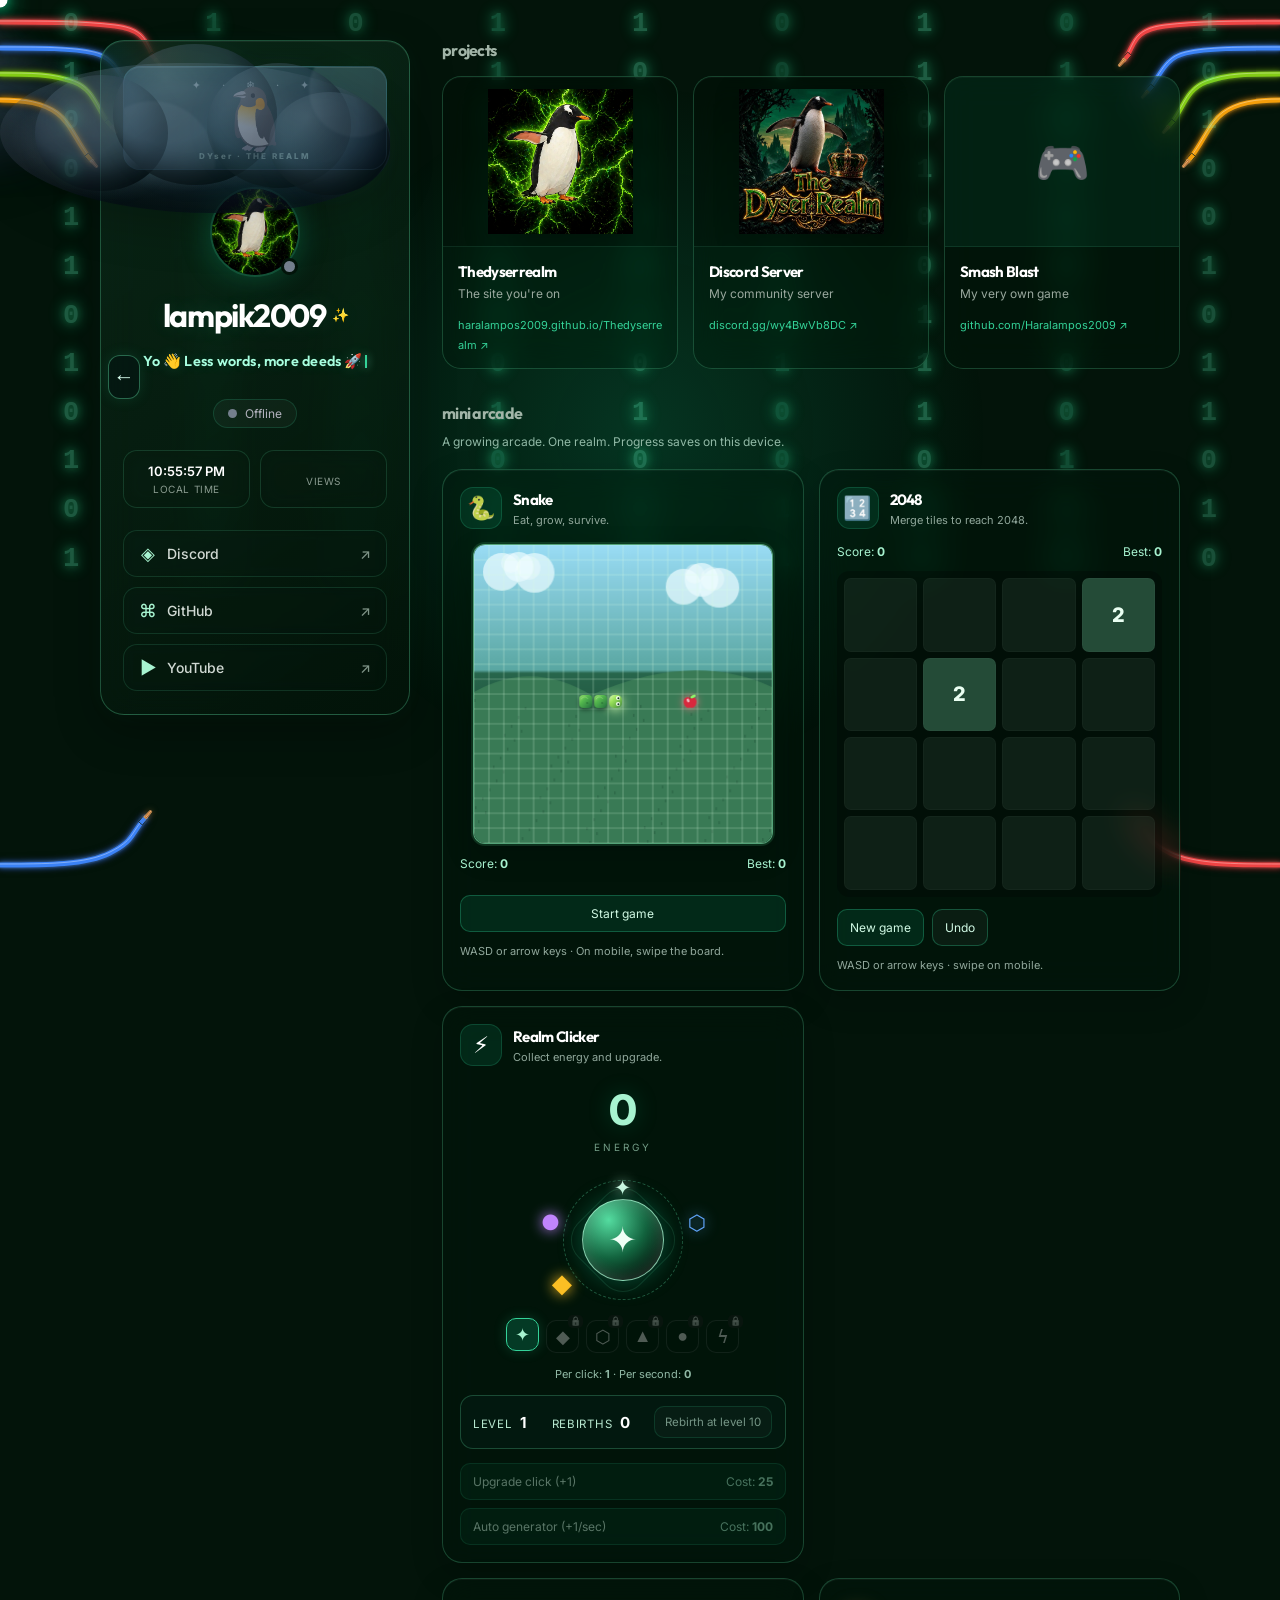
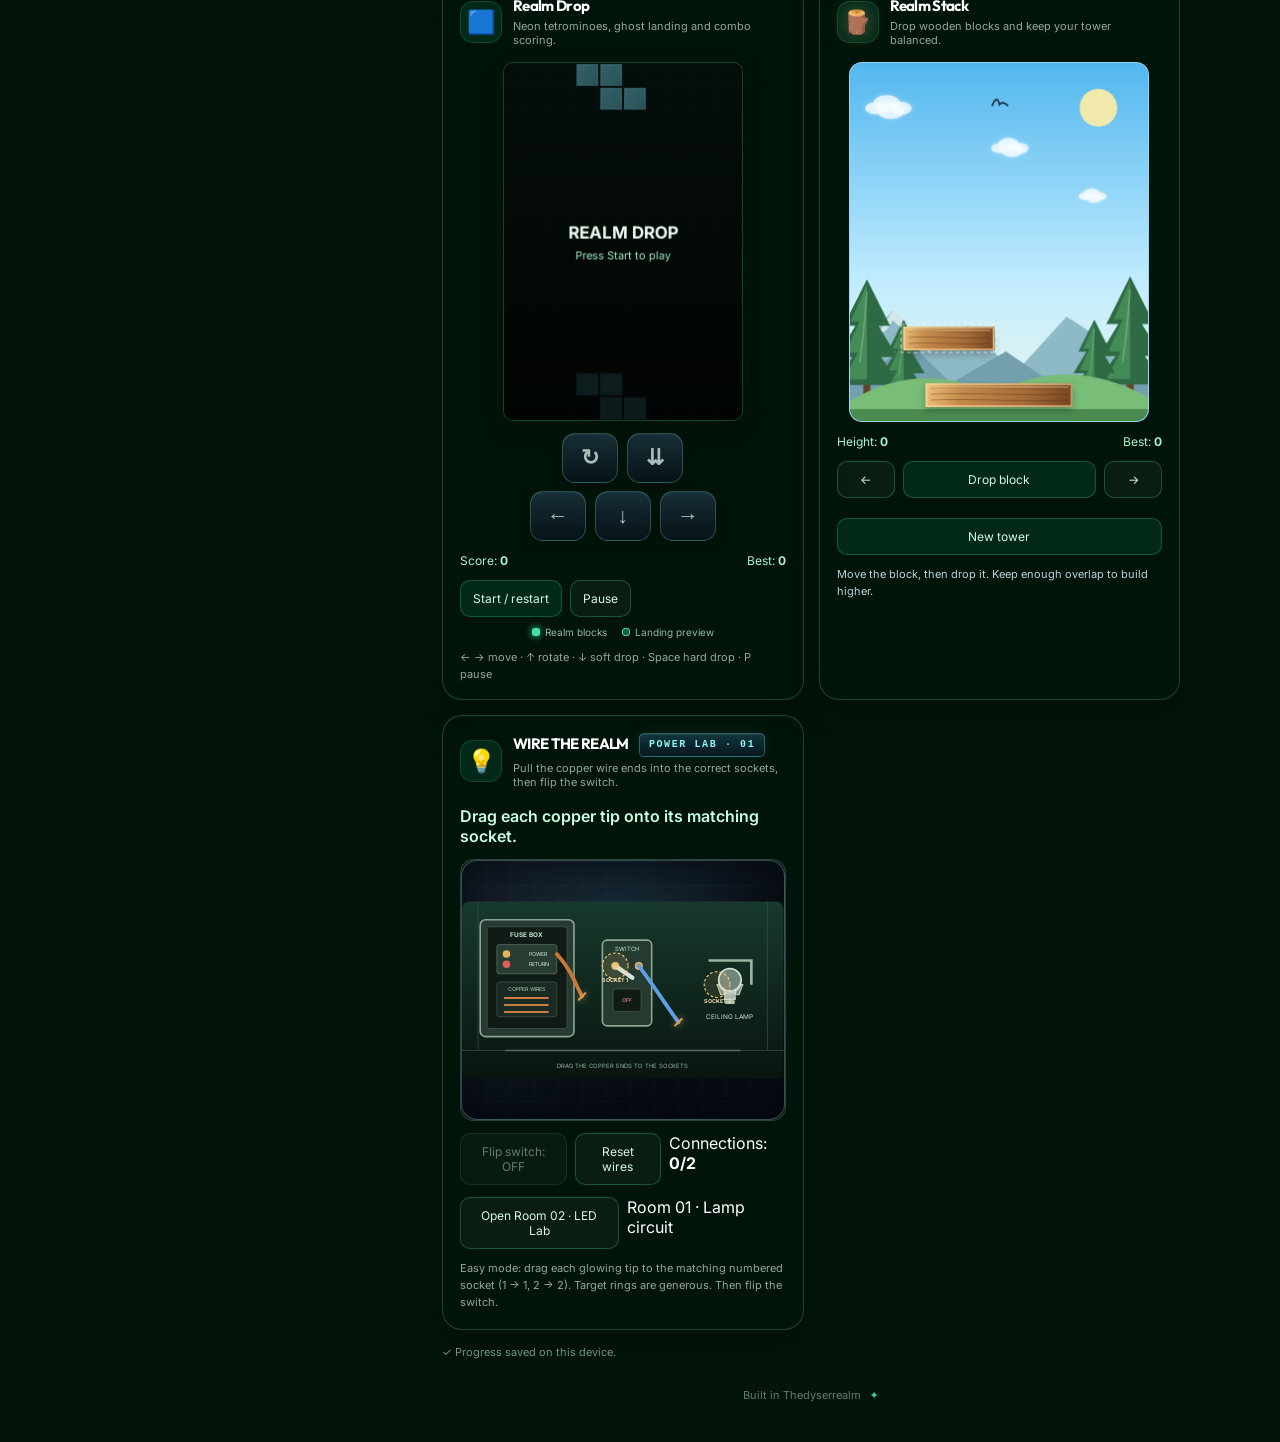
==== commit 976eab50: "Make background wire sparks fall downward" ====
--- a/index.html
+++ b/index.html
@@ -372,10 +372,14 @@
   setInterval(() => {
     if (document.hidden || !wireTips.length) return;
     const p = wireTips[Math.floor(Math.random()*wireTips.length)];
-    const spark = svgEl("circle",{cx:p.x,cy:p.y,r:"3",fill:"#fff",style:"filter:drop-shadow(0 0 7px #fff)"});
+    const spark = svgEl("g",{});
+    // Bright spark core with a short jagged tail; particles travel downward.
+    spark.appendChild(svgEl("path",{d:"M0 -7 L-2 -2 L2 0 L-1 4 L1 7",fill:"none",stroke:"#fff4b0","stroke-width":"1.8","stroke-linecap":"round","stroke-linejoin":"round"}));
+    spark.appendChild(svgEl("circle",{cx:"0",cy:"0",r:"2.2",fill:"#fff",style:"filter:drop-shadow(0 0 5px #ffb347)"}));
+    spark.setAttribute("transform",`translate(${p.x} ${p.y})`);
     wiresSvg.appendChild(spark);
-    const dx=(Math.random()-.5)*55, dy=-15-Math.random()*28;
-    spark.animate([{transform:"translate(0,0)",opacity:1},{transform:`translate(${dx}px,${dy}px)`,opacity:0}],{duration:1100, easing:"ease-out"}).onfinish=()=>spark.remove();
+    const dx=(Math.random()-.5)*42, dy=24+Math.random()*48;
+    spark.animate([{transform:`translate(${p.x}px,${p.y}px) translate(0px,0px)`,opacity:1},{transform:`translate(${p.x}px,${p.y}px) translate(${dx}px,${dy}px)`,opacity:0}],{duration:650+Math.random()*500,easing:"ease-in"}).onfinish=()=>spark.remove();
   },1200);
 
   // Lightning flashes toward the pointer
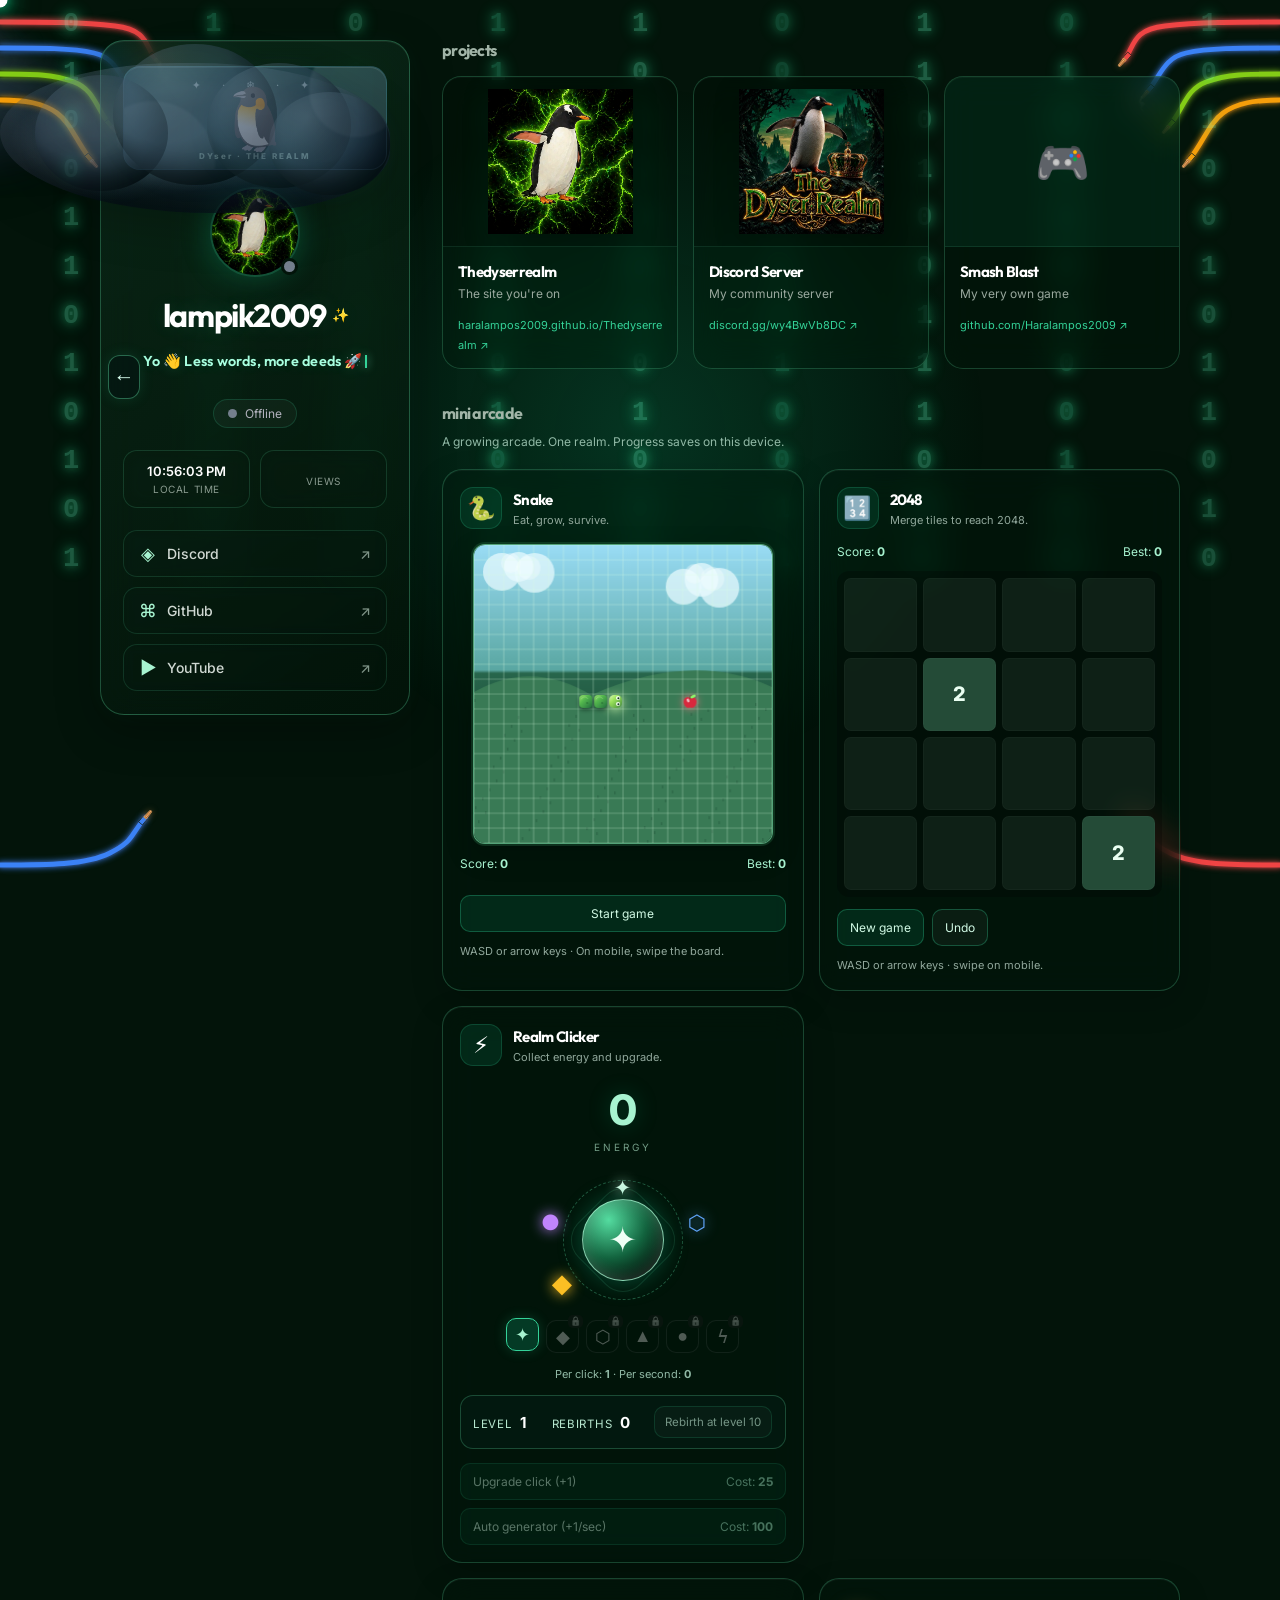
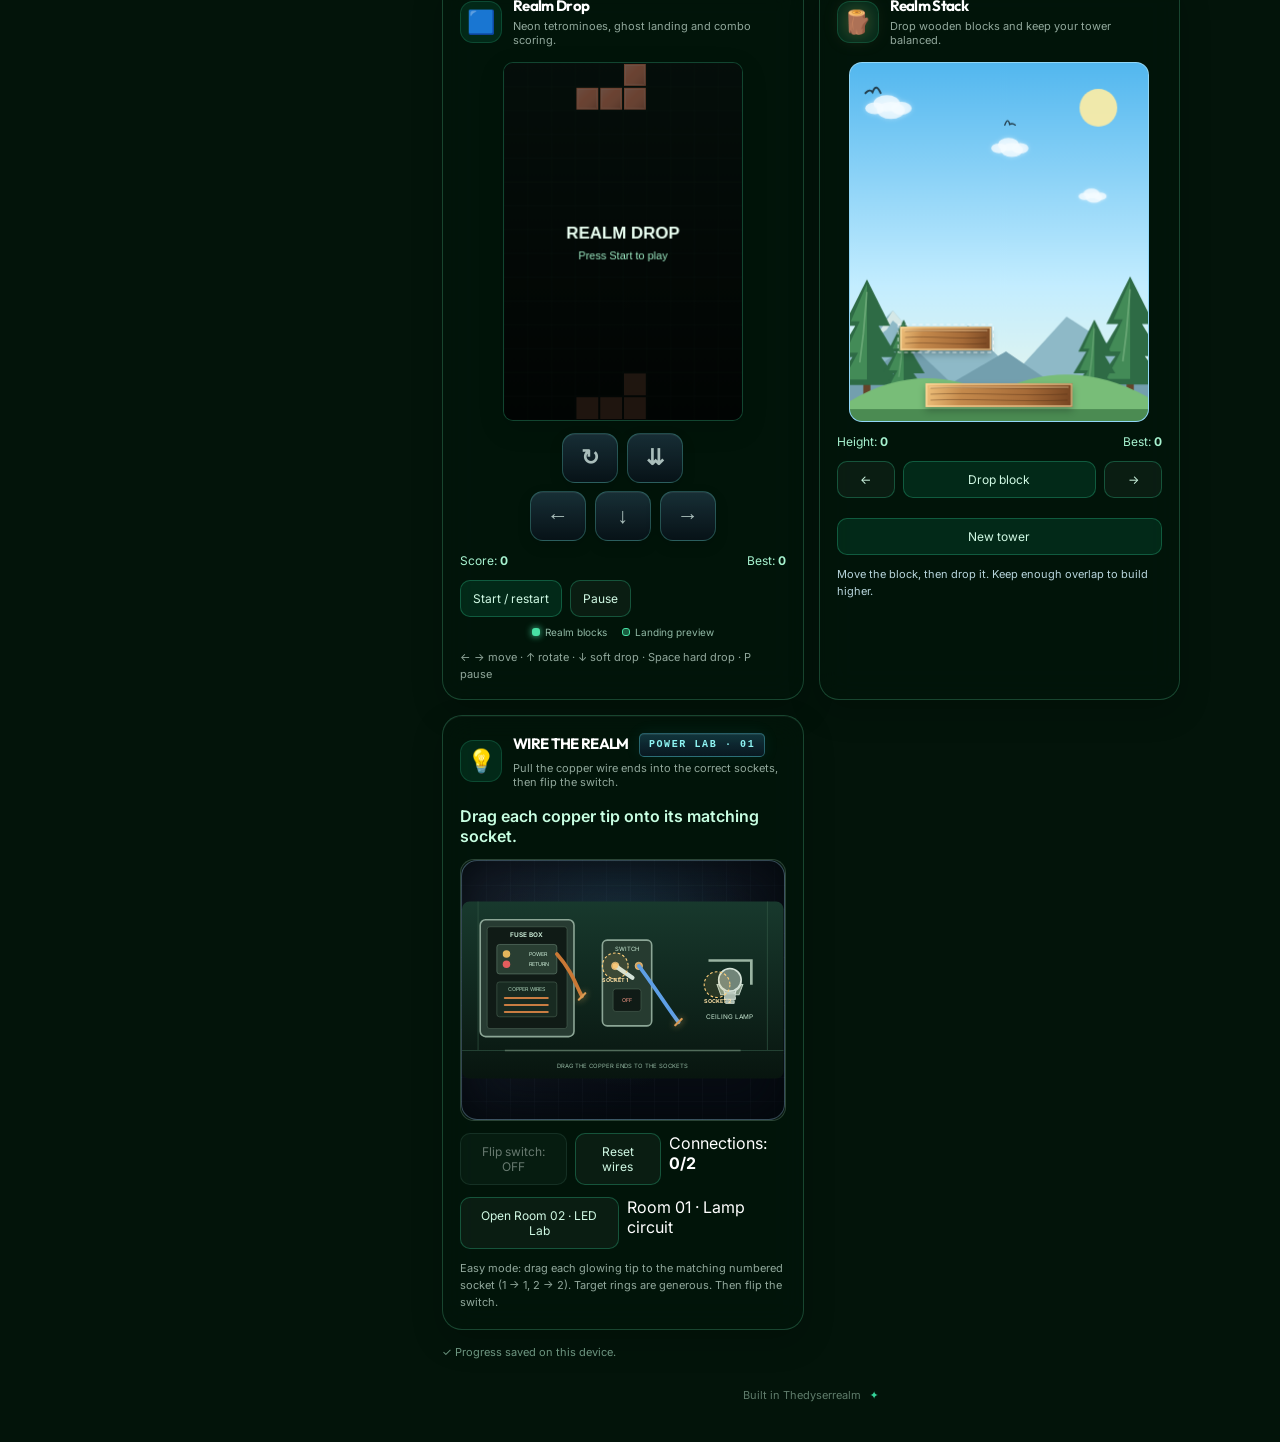
==== commit 38a5ba91: "Remove dark cable artifacts and increase background sparks" ====
--- a/index.html
+++ b/index.html
@@ -338,10 +338,8 @@
     return el;
   }
   function addCable(wire) {
-    wiresSvg.appendChild(svgEl("path",{d:wire.d,fill:"none",stroke:"#000", "stroke-width":"12","stroke-linecap":"round","stroke-linejoin":"round",opacity:".55",style:"filter:blur(3px)"}));
     wiresSvg.appendChild(svgEl("path",{d:wire.d,fill:"none",stroke:"#101a15","stroke-width":"8","stroke-linecap":"round","stroke-linejoin":"round"}));
     wiresSvg.appendChild(svgEl("path",{d:wire.d,fill:"none",stroke:wire.color,"stroke-width":"4.8","stroke-linecap":"round","stroke-linejoin":"round",style:`filter:drop-shadow(0 0 3px ${wire.color})`}));
-    wiresSvg.appendChild(svgEl("path",{d:wire.d,fill:"none",stroke:"#fff","stroke-width":"1","stroke-linecap":"round","stroke-linejoin":"round",opacity:".35",transform:"translate(0 -1)"}));
     // Short insulated ferrule followed by a visible, tapered bare-copper conductor.
     const dx=wire.tipDx ?? 6, dy=wire.tipDy ?? 6, len=Math.hypot(dx,dy), ux=dx/len, uy=dy/len;
     const sx=wire.x-ux*7, sy=wire.y-uy*7, ex=wire.x+dx, ey=wire.y+dy;
@@ -371,6 +369,9 @@
   initWires(); addEventListener("resize",initWires);
   setInterval(() => {
     if (document.hidden || !wireTips.length) return;
+    // Spawn several small sparks so the background feels more electrically active.
+    const burst = 1 + (Math.random() < 0.7 ? 1 : 0) + (Math.random() < 0.3 ? 1 : 0);
+    for (let i = 0; i < burst; i++) {
     const p = wireTips[Math.floor(Math.random()*wireTips.length)];
     const spark = svgEl("g",{});
     // Bright spark core with a short jagged tail; particles travel downward.
@@ -380,7 +381,8 @@
     wiresSvg.appendChild(spark);
     const dx=(Math.random()-.5)*42, dy=24+Math.random()*48;
     spark.animate([{transform:`translate(${p.x}px,${p.y}px) translate(0px,0px)`,opacity:1},{transform:`translate(${p.x}px,${p.y}px) translate(${dx}px,${dy}px)`,opacity:0}],{duration:650+Math.random()*500,easing:"ease-in"}).onfinish=()=>spark.remove();
-  },1200);
+    }
+  },420);
 
   // Lightning flashes toward the pointer
   let mouseX=innerWidth/2, mouseY=innerHeight/2;
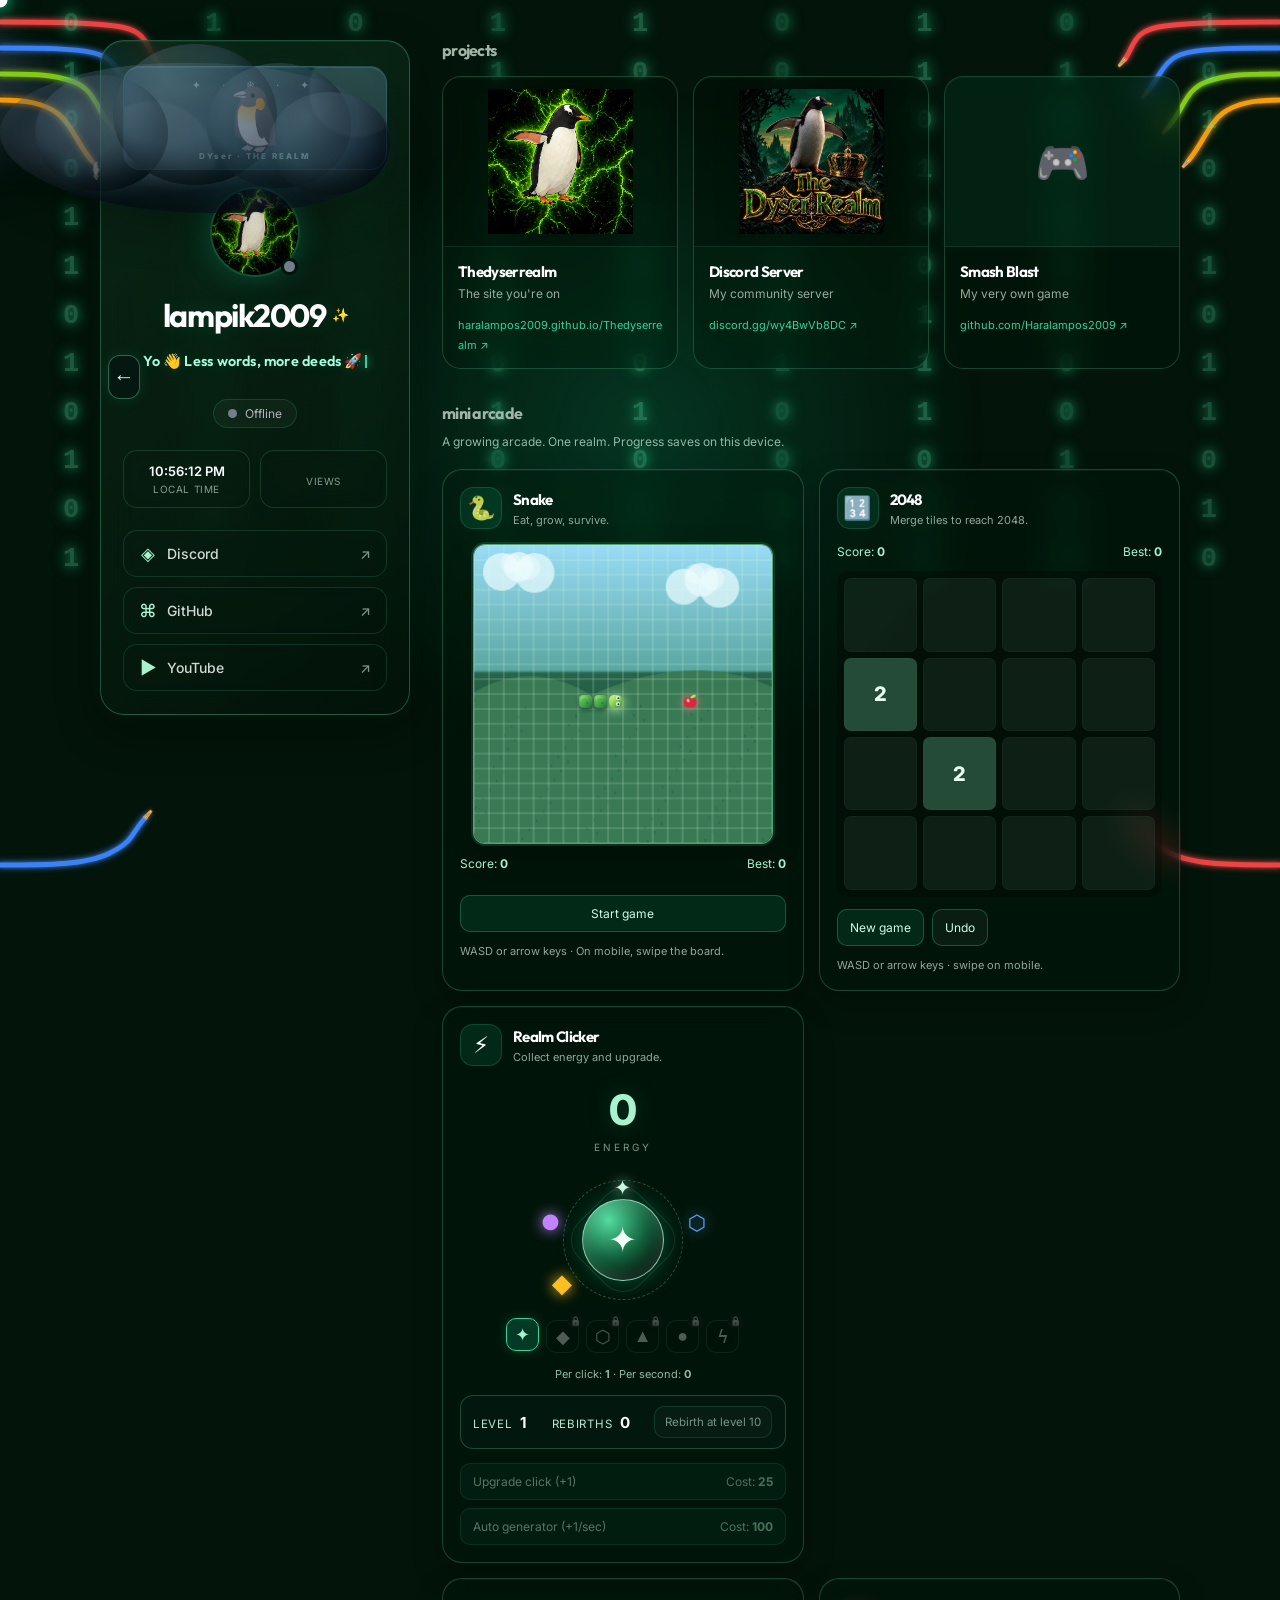
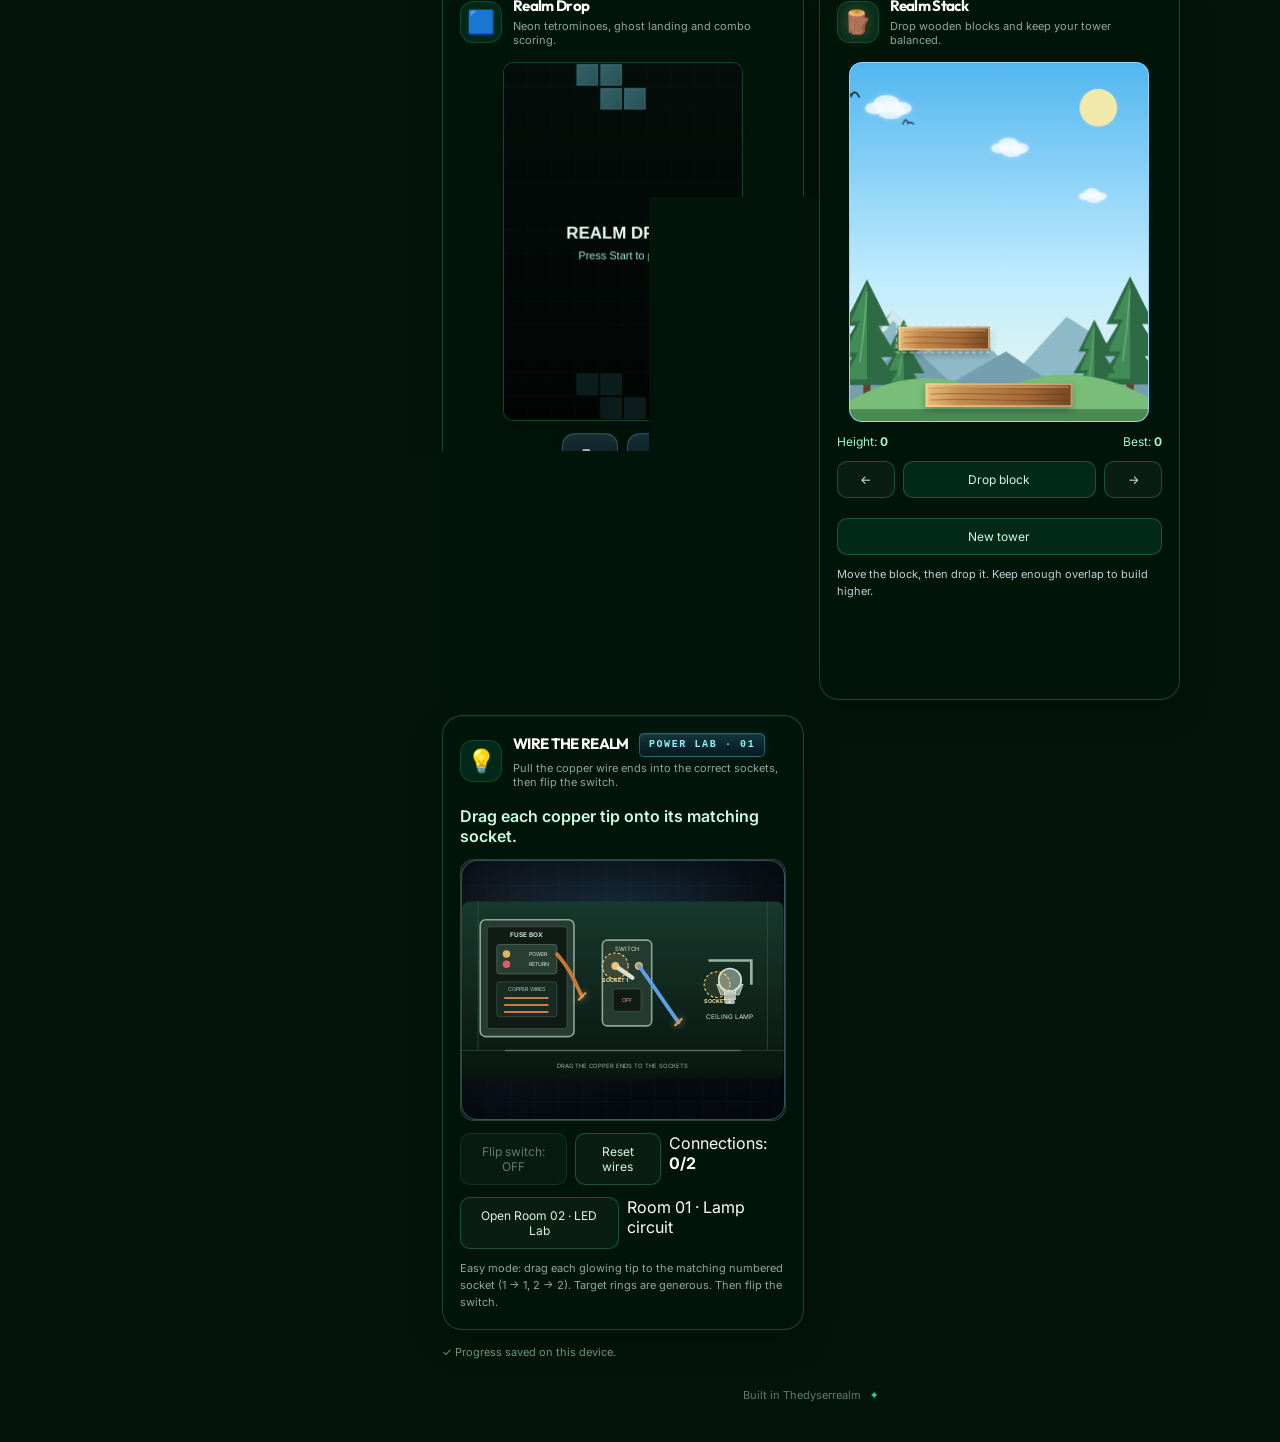
==== commit 6edcb5a1: "Remove dark collar rings from background wire tips" ====
--- a/index.html
+++ b/index.html
@@ -340,13 +340,11 @@
   function addCable(wire) {
     wiresSvg.appendChild(svgEl("path",{d:wire.d,fill:"none",stroke:"#101a15","stroke-width":"8","stroke-linecap":"round","stroke-linejoin":"round"}));
     wiresSvg.appendChild(svgEl("path",{d:wire.d,fill:"none",stroke:wire.color,"stroke-width":"4.8","stroke-linecap":"round","stroke-linejoin":"round",style:`filter:drop-shadow(0 0 3px ${wire.color})`}));
-    // Short insulated ferrule followed by a visible, tapered bare-copper conductor.
+    // Clean exposed copper tip: no dark ferrule/rectangular collar.
     const dx=wire.tipDx ?? 6, dy=wire.tipDy ?? 6, len=Math.hypot(dx,dy), ux=dx/len, uy=dy/len;
-    const sx=wire.x-ux*7, sy=wire.y-uy*7, ex=wire.x+dx, ey=wire.y+dy;
-    wiresSvg.appendChild(svgEl("path",{d:`M${sx-uy*2.5} ${sy+ux*2.5} L${wire.x-uy*2.5} ${wire.y+ux*2.5} L${wire.x+uy*2.5} ${wire.y-ux*2.5} L${sx+uy*2.5} ${sy-ux*2.5} Z`,fill:wire.color,stroke:"#17221b","stroke-width":".8"}));
-    wiresSvg.appendChild(svgEl("path",{d:`M${wire.x-uy*1.7} ${wire.y+ux*1.7} L${ex-uy*1.2} ${ey+ux*1.2} L${ex+uy*1.2} ${ey-ux*1.2} L${wire.x+uy*1.7} ${wire.y-ux*1.7} Z`,fill:"url(#realm-copper-tip)",stroke:"#f0bd78","stroke-width":".55",style:"filter:drop-shadow(0 0 3px rgba(232,155,72,.55))"}));
-    // Fine strands make the cut conductor read as copper, not a round terminal.
-    for(let strand=-1;strand<=1;strand++) wiresSvg.appendChild(svgEl("path",{d:`M${wire.x+ux*1.5+uy*strand*.8} ${wire.y+uy*1.5-ux*strand*.8} L${ex+uy*strand*.55} ${ey-ux*strand*.55}`,fill:"none",stroke:strand===0?"#ffe0a1":"#a95c2b","stroke-width":".65","stroke-linecap":"round"}));
+    const ex=wire.x+dx, ey=wire.y+dy;
+    wiresSvg.appendChild(svgEl("path",{d:`M${wire.x-uy*1.5} ${wire.y+ux*1.5} L${ex-uy*.8} ${ey+ux*.8} M${wire.x+uy*1.5} ${wire.y-ux*1.5} L${ex+uy*.8} ${ey-ux*.8}`,fill:"none",stroke:"#d99a53","stroke-width":"1.5","stroke-linecap":"round",style:"filter:drop-shadow(0 0 2px rgba(255,190,100,.55))"}));
+    wiresSvg.appendChild(svgEl("path",{d:`M${wire.x} ${wire.y} L${ex} ${ey}`,fill:"none",stroke:"#ffe6b5","stroke-width":".7","stroke-linecap":"round"}));
     wireTips.push({x:ex,y:ey,color:wire.color});
   }
   function initWires() {
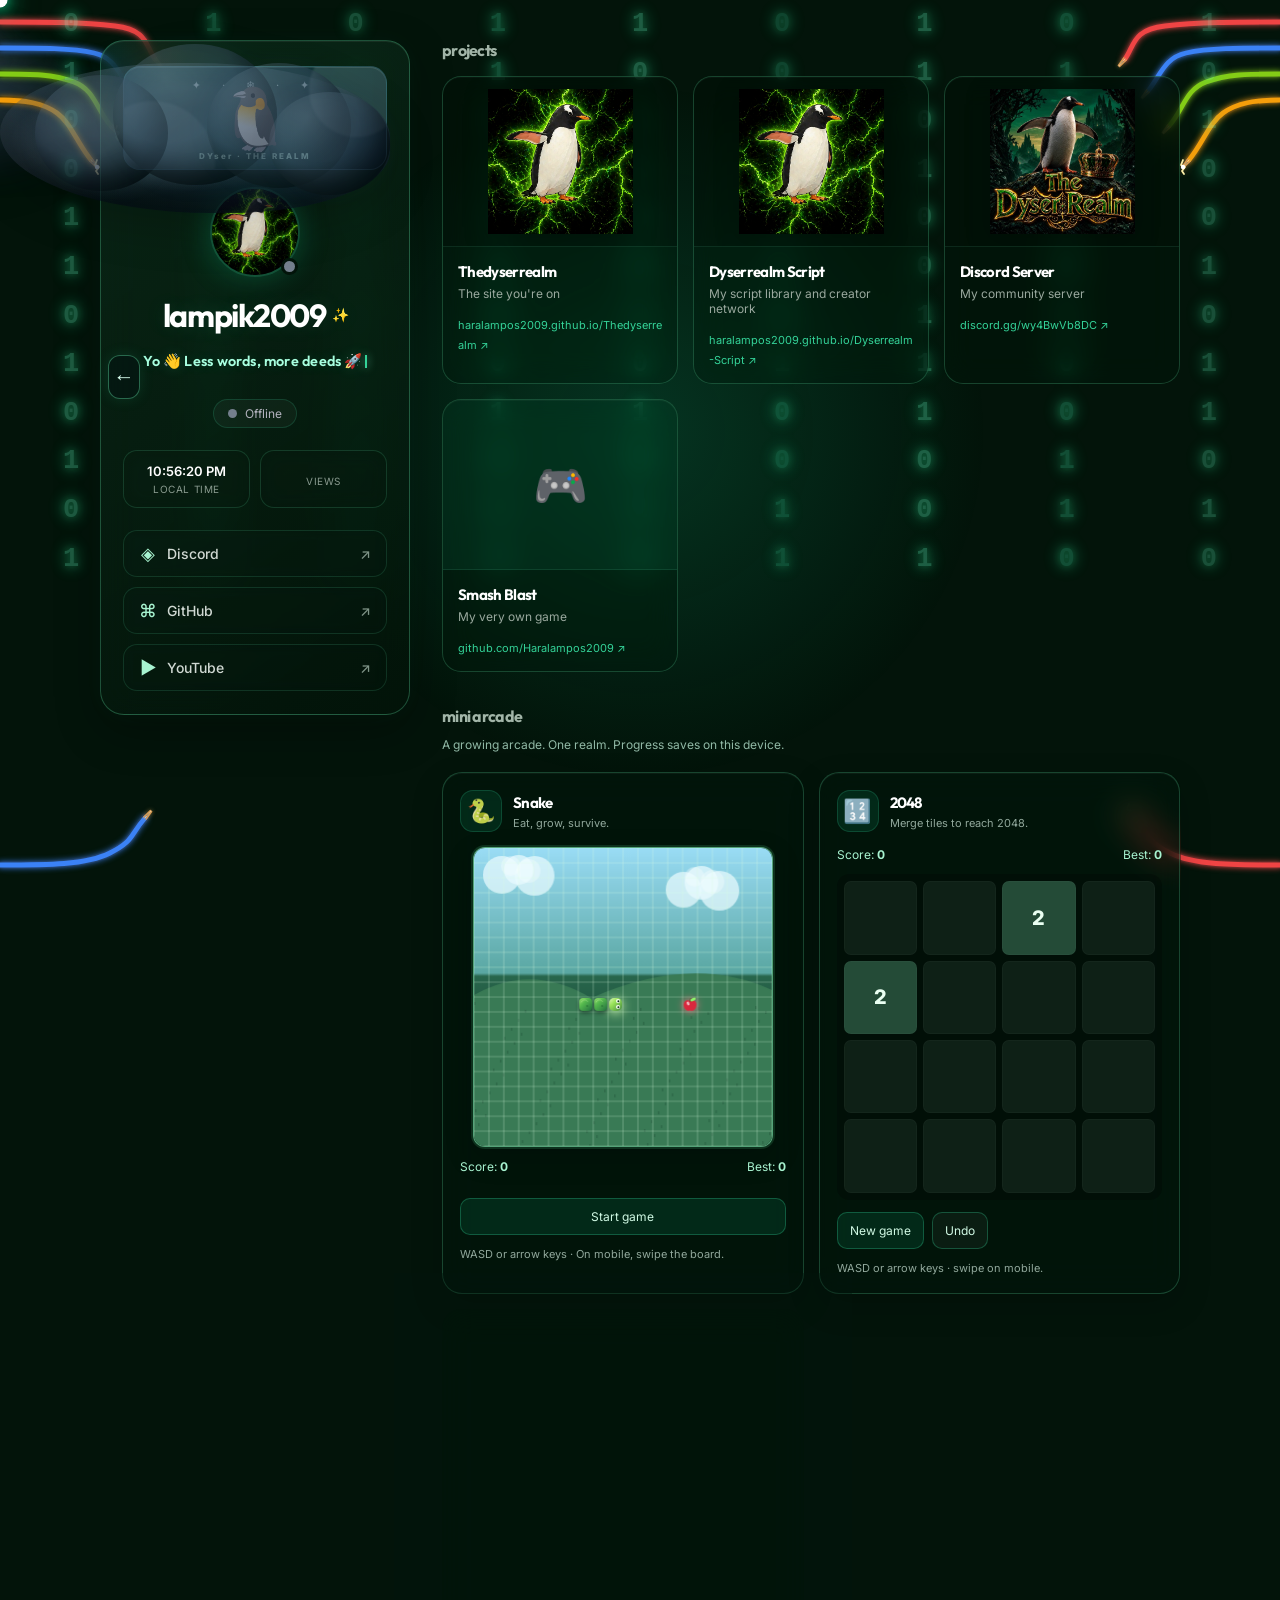
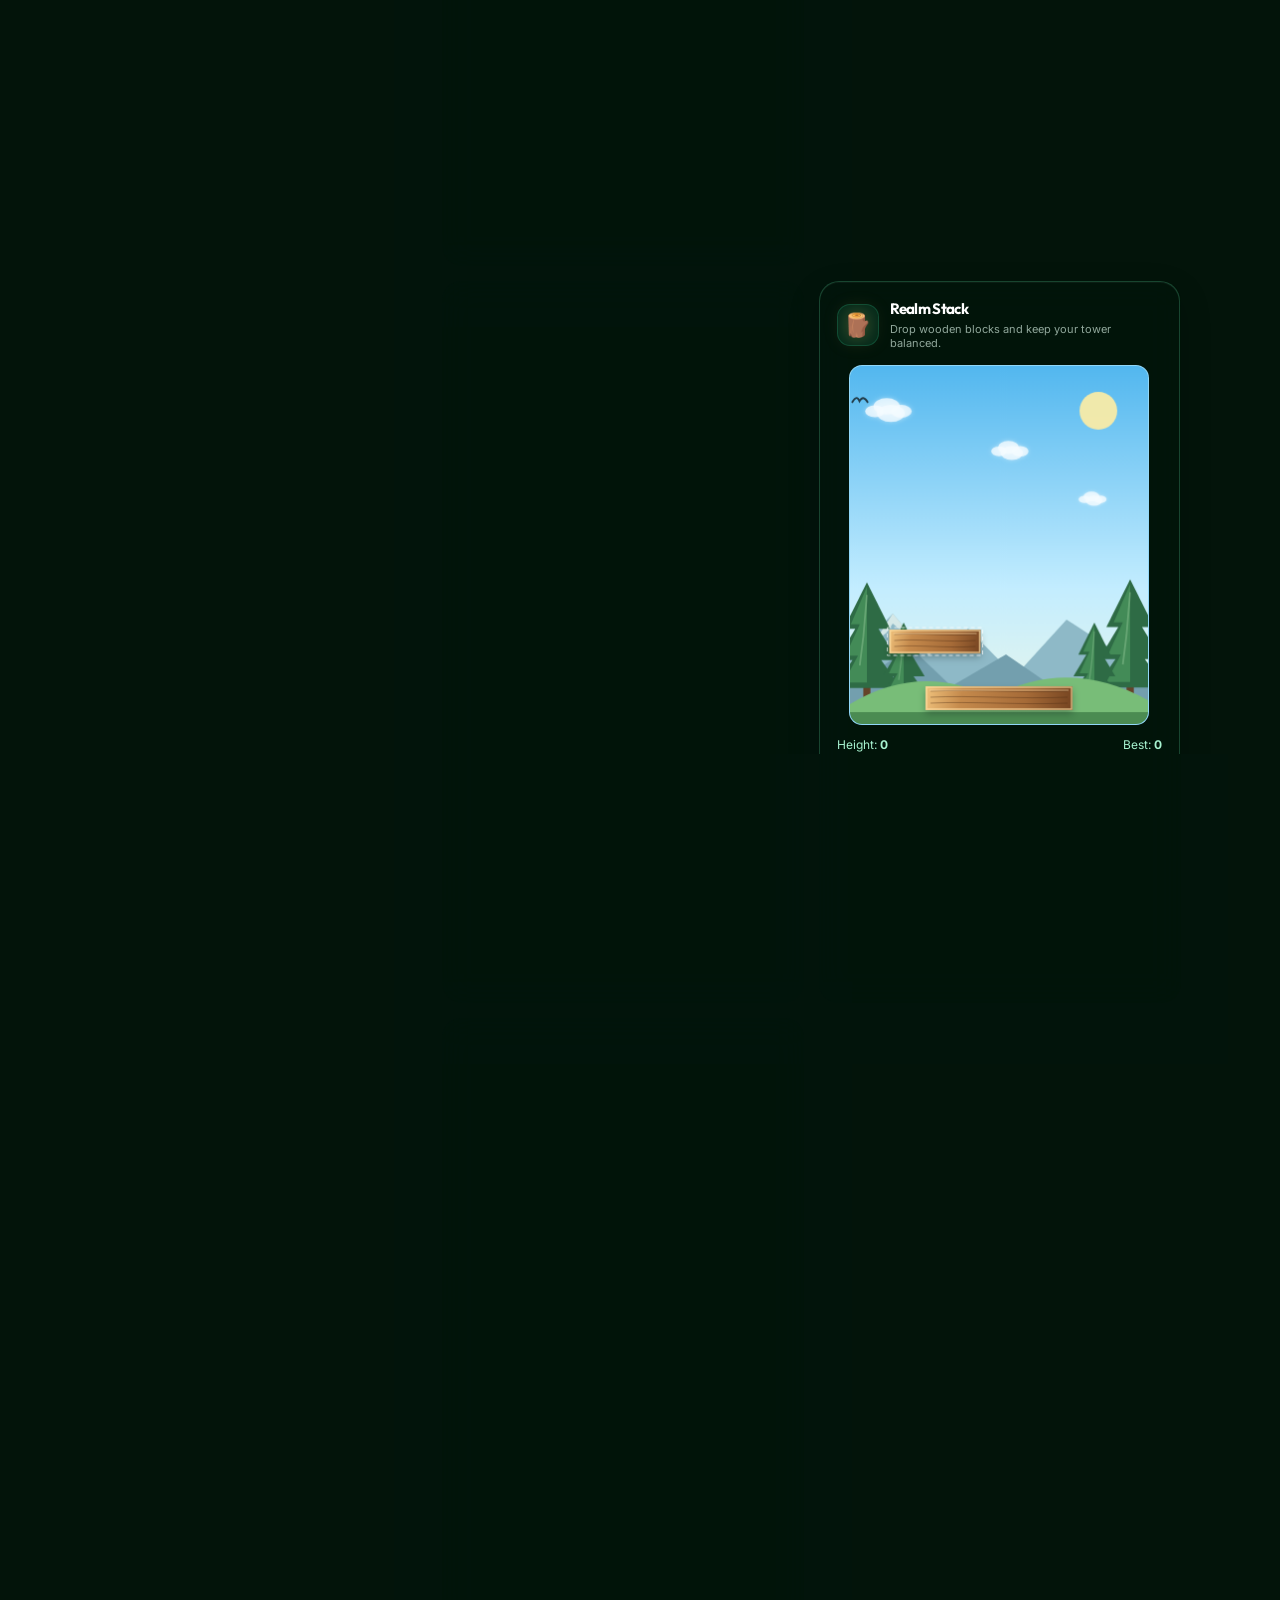
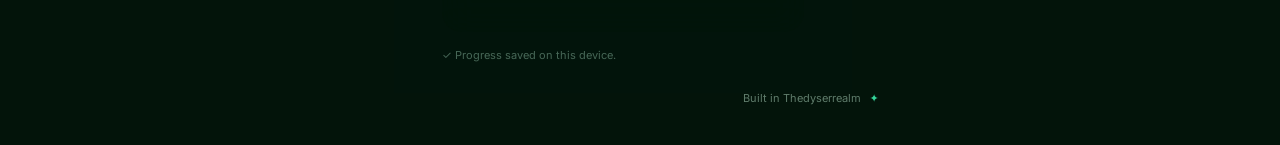
==== commit 4ea899f1: "Add Dyserrealm Script to My Projects" ====
--- a/index.html
+++ b/index.html
@@ -94,6 +94,10 @@
           <a href="https://haralampos2009.github.io/Thedyserrealm/" target="_blank" rel="noopener noreferrer" class="project-card">
             <div class="project-img-box"><img src="website-banner.png" alt="Thedyserrealm website preview" class="project-banner-img" loading="lazy" onerror="this.style.display='none';this.nextElementSibling.style.display='grid'"><span class="image-fallback" style="display:none">🌐</span></div>
             <div class="project-info"><h3>Thedyserrealm</h3><p>The site you're on</p><span class="project-link">haralampos2009.github.io/Thedyserrealm ↗</span></div>
+          </a>
+          <a href="https://haralampos2009.github.io/Dyserrealm-Script/" target="_blank" rel="noopener noreferrer" class="project-card">
+            <div class="project-img-box"><img src="favicon.png" alt="Dyserrealm Script penguin preview" class="project-banner-img" loading="lazy" onerror="this.style.display='none';this.nextElementSibling.style.display='grid'"><span class="image-fallback" style="display:none">🐧</span></div>
+            <div class="project-info"><h3>Dyserrealm Script</h3><p>My script library and creator network</p><span class="project-link">haralampos2009.github.io/Dyserrealm-Script ↗</span></div>
           </a>
           <a href="https://discord.gg/wy4BwVb8DC" target="_blank" rel="noopener noreferrer" class="project-card">
             <div class="project-img-box"><img src="discord-banner.jpg" alt="Discord server preview" class="project-banner-img" loading="lazy" onerror="this.style.display='none';this.nextElementSibling.style.display='grid'"><span class="image-fallback" style="display:none">💬</span></div>
--- a/style.css
+++ b/style.css
@@ -363,9 +363,9 @@
 @keyframes trailFade{0%{opacity:.95;transform:translate(-50%,-50%) scale(1)}100%{opacity:0;transform:translate(-50%,-50%) scale(.12)}}
 
 
-/* Keep the entire cloud on-screen while it crosses; pause briefly off-screen before looping */
-.storm-cloud{position:fixed!important;left:0!important;top:7%!important;right:auto!important;transform:none!important;animation:storm-cross-screen 30s linear 2s infinite!important;will-change:left;max-width:none!important;width:clamp(230px,31vw,390px)!important;height:clamp(105px,12vw,150px)!important;z-index:9997!important;pointer-events:none!important}
-@keyframes storm-cross-screen{0%,7%{left:calc(-1 * clamp(230px,31vw,390px) - 8px)}93%,100%{left:calc(100vw + 8px)}}
+/* The large storm cloud continuously travels left-to-right, then re-enters from the left. */
+.storm-cloud{position:fixed!important;left:0!important;top:7%!important;right:auto!important;transform:none!important;animation:storm-cross-screen 24s linear infinite!important;will-change:left;max-width:none!important;width:clamp(230px,31vw,390px)!important;height:clamp(105px,12vw,150px)!important;z-index:9997!important;pointer-events:none!important}
+@keyframes storm-cross-screen{0%{left:calc(-1 * clamp(230px,31vw,390px) - 8px)}100%{left:calc(100vw + 8px)}}
 /* Keep the Realm Clicker upgrade heading and buttons inside their panel */
 .realm-upgrade-shop{box-sizing:border-box;min-width:0;max-width:100%;overflow:hidden}
 .realm-upgrade-heading{min-width:0;flex-wrap:wrap;overflow-wrap:anywhere}
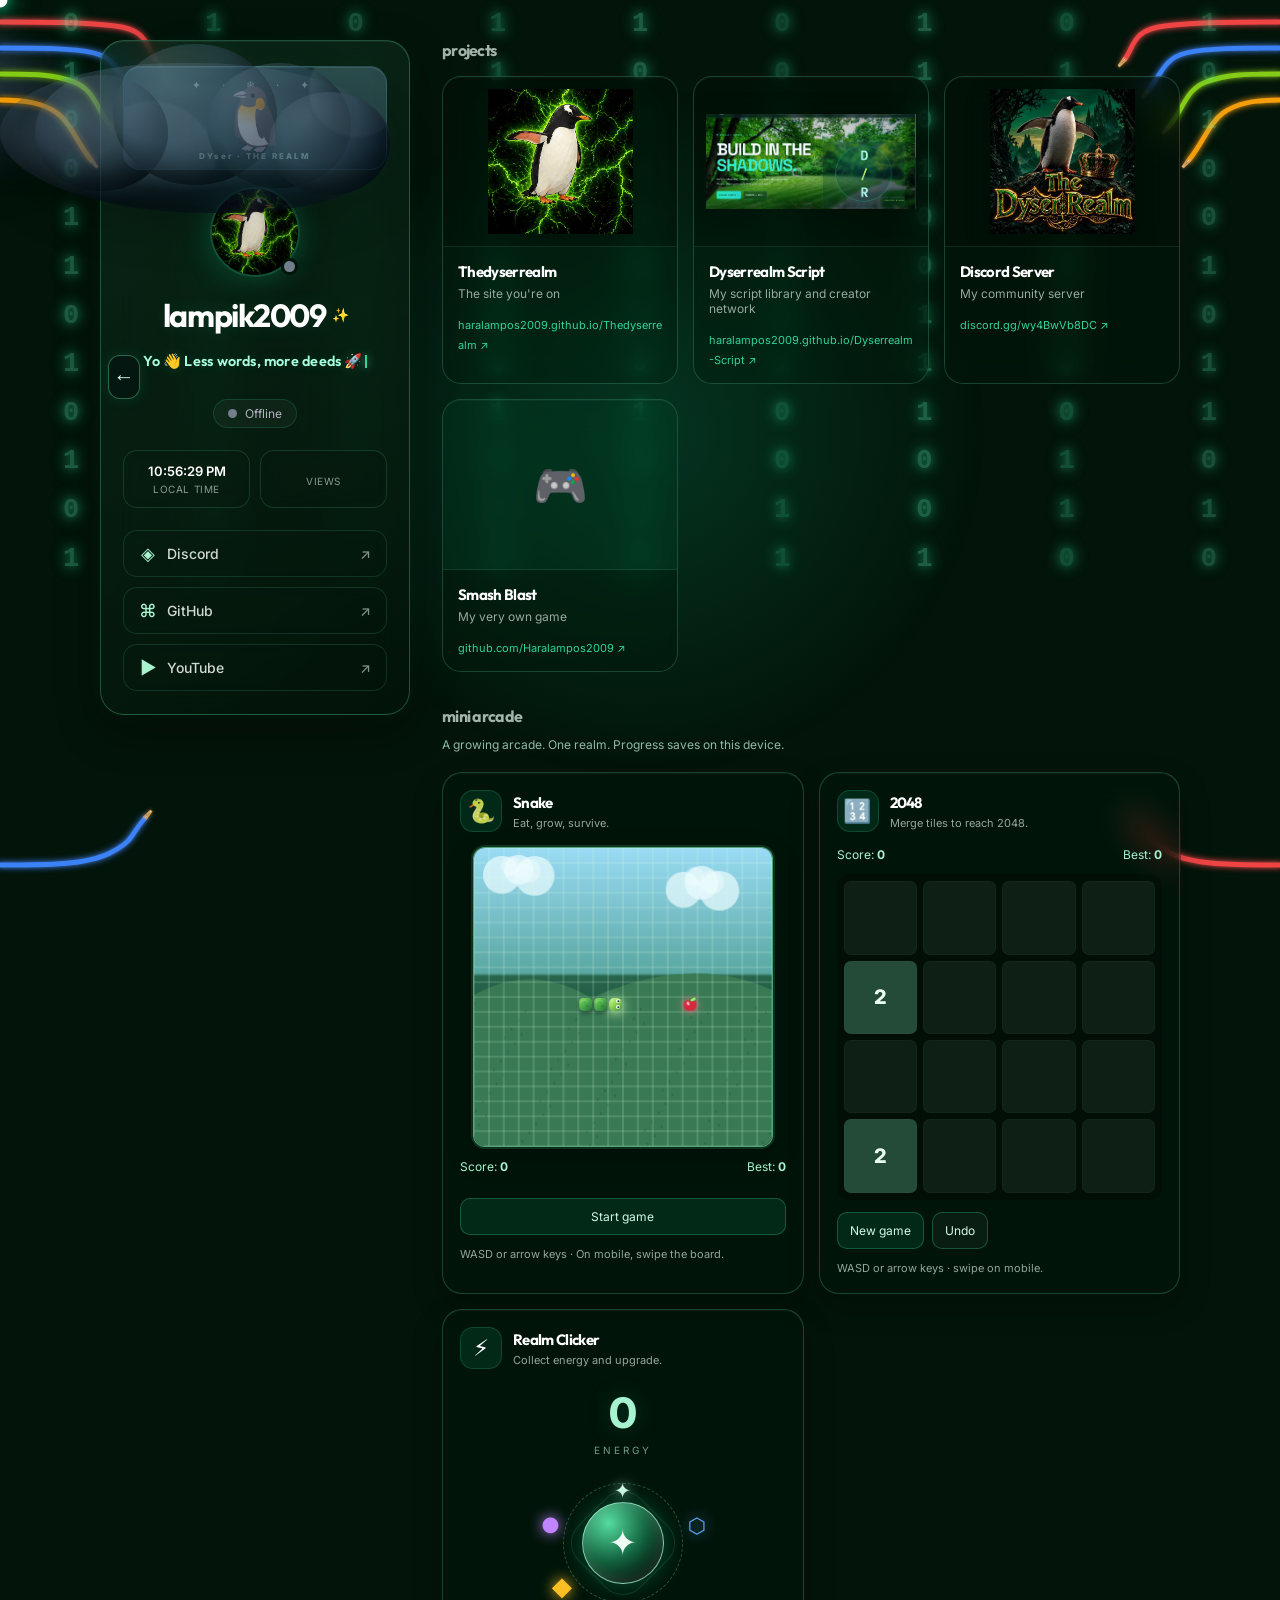
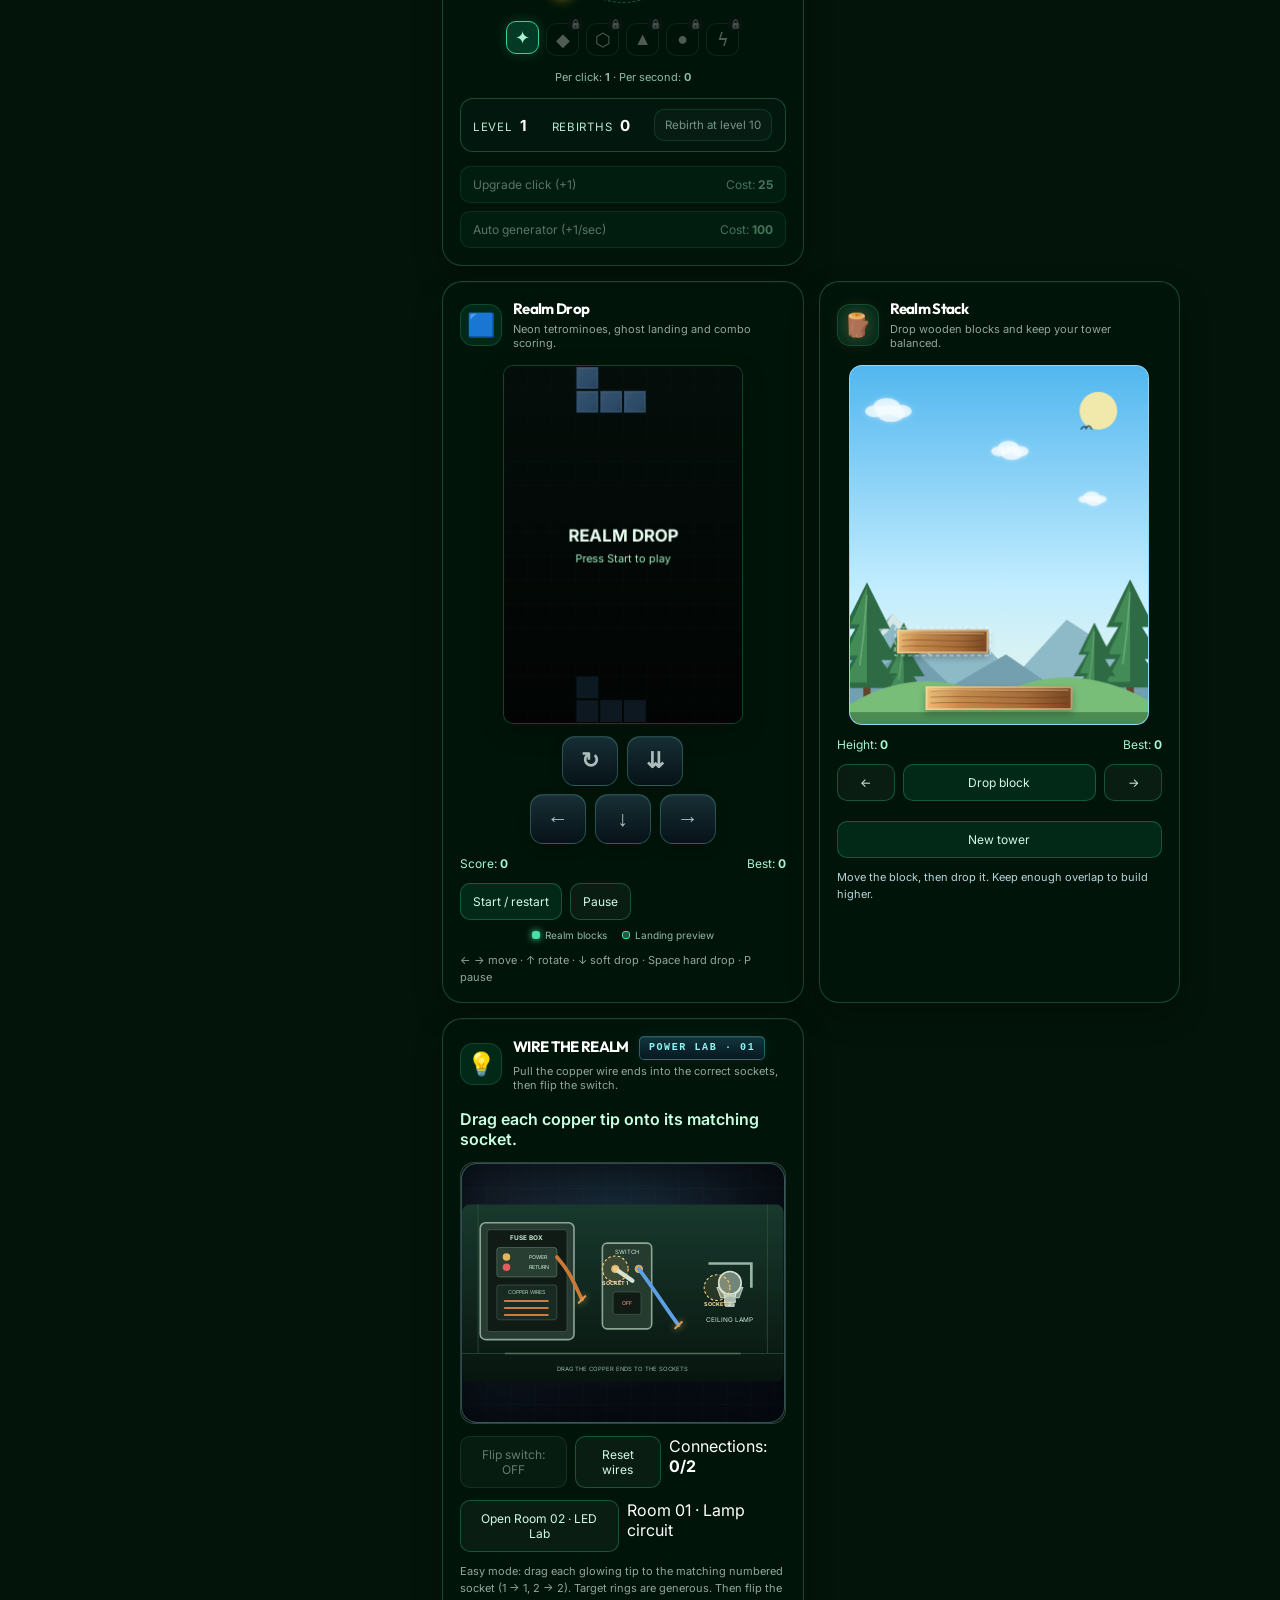
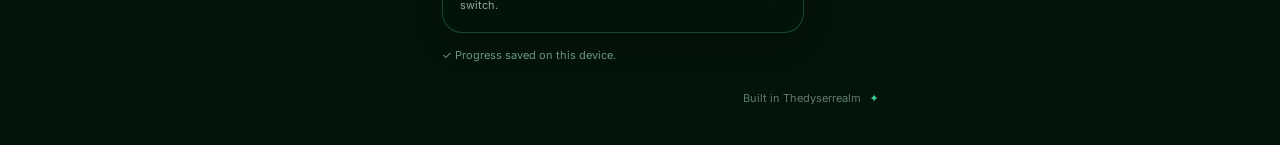
==== commit 18c4d93f: "Use image.png for Dyserrealm Script project card" ====
--- a/index.html
+++ b/index.html
@@ -96,7 +96,7 @@
             <div class="project-info"><h3>Thedyserrealm</h3><p>The site you're on</p><span class="project-link">haralampos2009.github.io/Thedyserrealm ↗</span></div>
           </a>
           <a href="https://haralampos2009.github.io/Dyserrealm-Script/" target="_blank" rel="noopener noreferrer" class="project-card">
-            <div class="project-img-box"><img src="favicon.png" alt="Dyserrealm Script penguin preview" class="project-banner-img" loading="lazy" onerror="this.style.display='none';this.nextElementSibling.style.display='grid'"><span class="image-fallback" style="display:none">🐧</span></div>
+            <div class="project-img-box"><img src="image.png" alt="Dyserrealm Script project preview" class="project-banner-img" loading="lazy" onerror="this.style.display='none';this.nextElementSibling.style.display='grid'"><span class="image-fallback" style="display:none">🐧</span></div>
             <div class="project-info"><h3>Dyserrealm Script</h3><p>My script library and creator network</p><span class="project-link">haralampos2009.github.io/Dyserrealm-Script ↗</span></div>
           </a>
           <a href="https://discord.gg/wy4BwVb8DC" target="_blank" rel="noopener noreferrer" class="project-card">
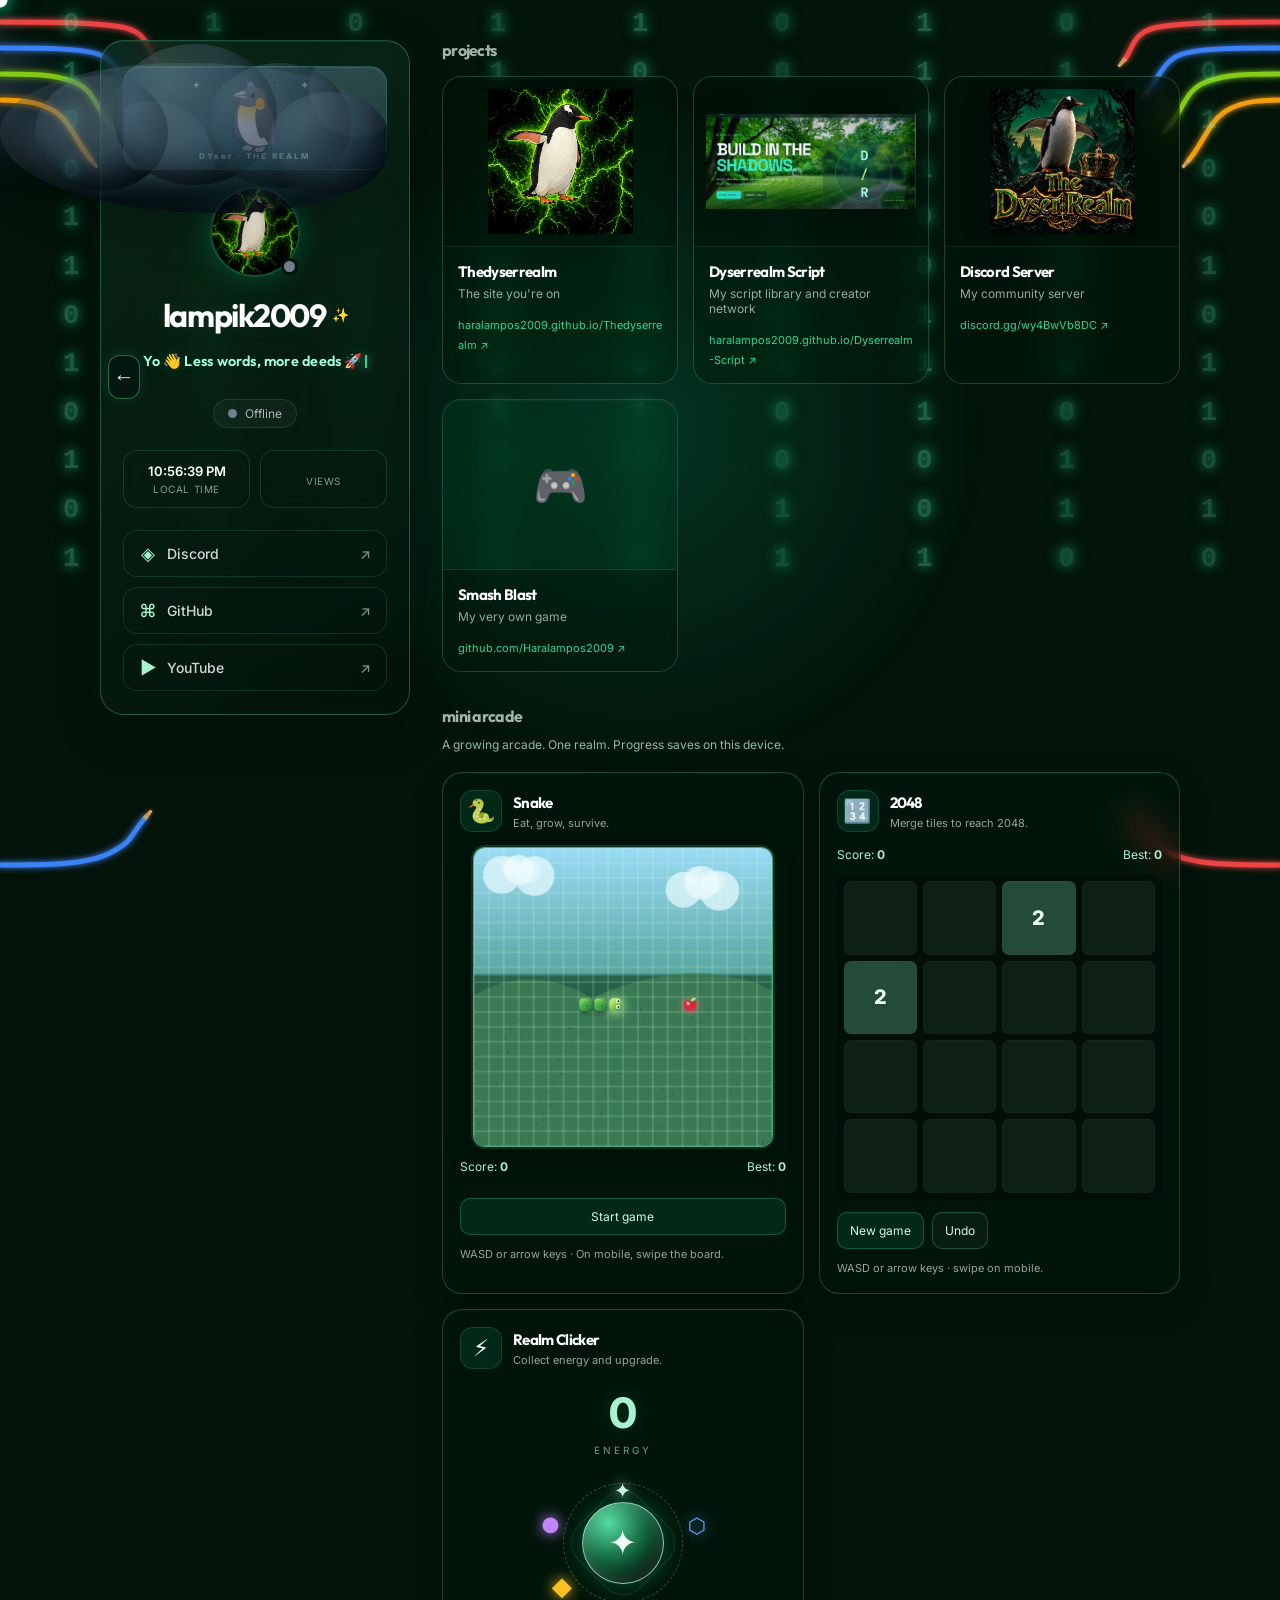
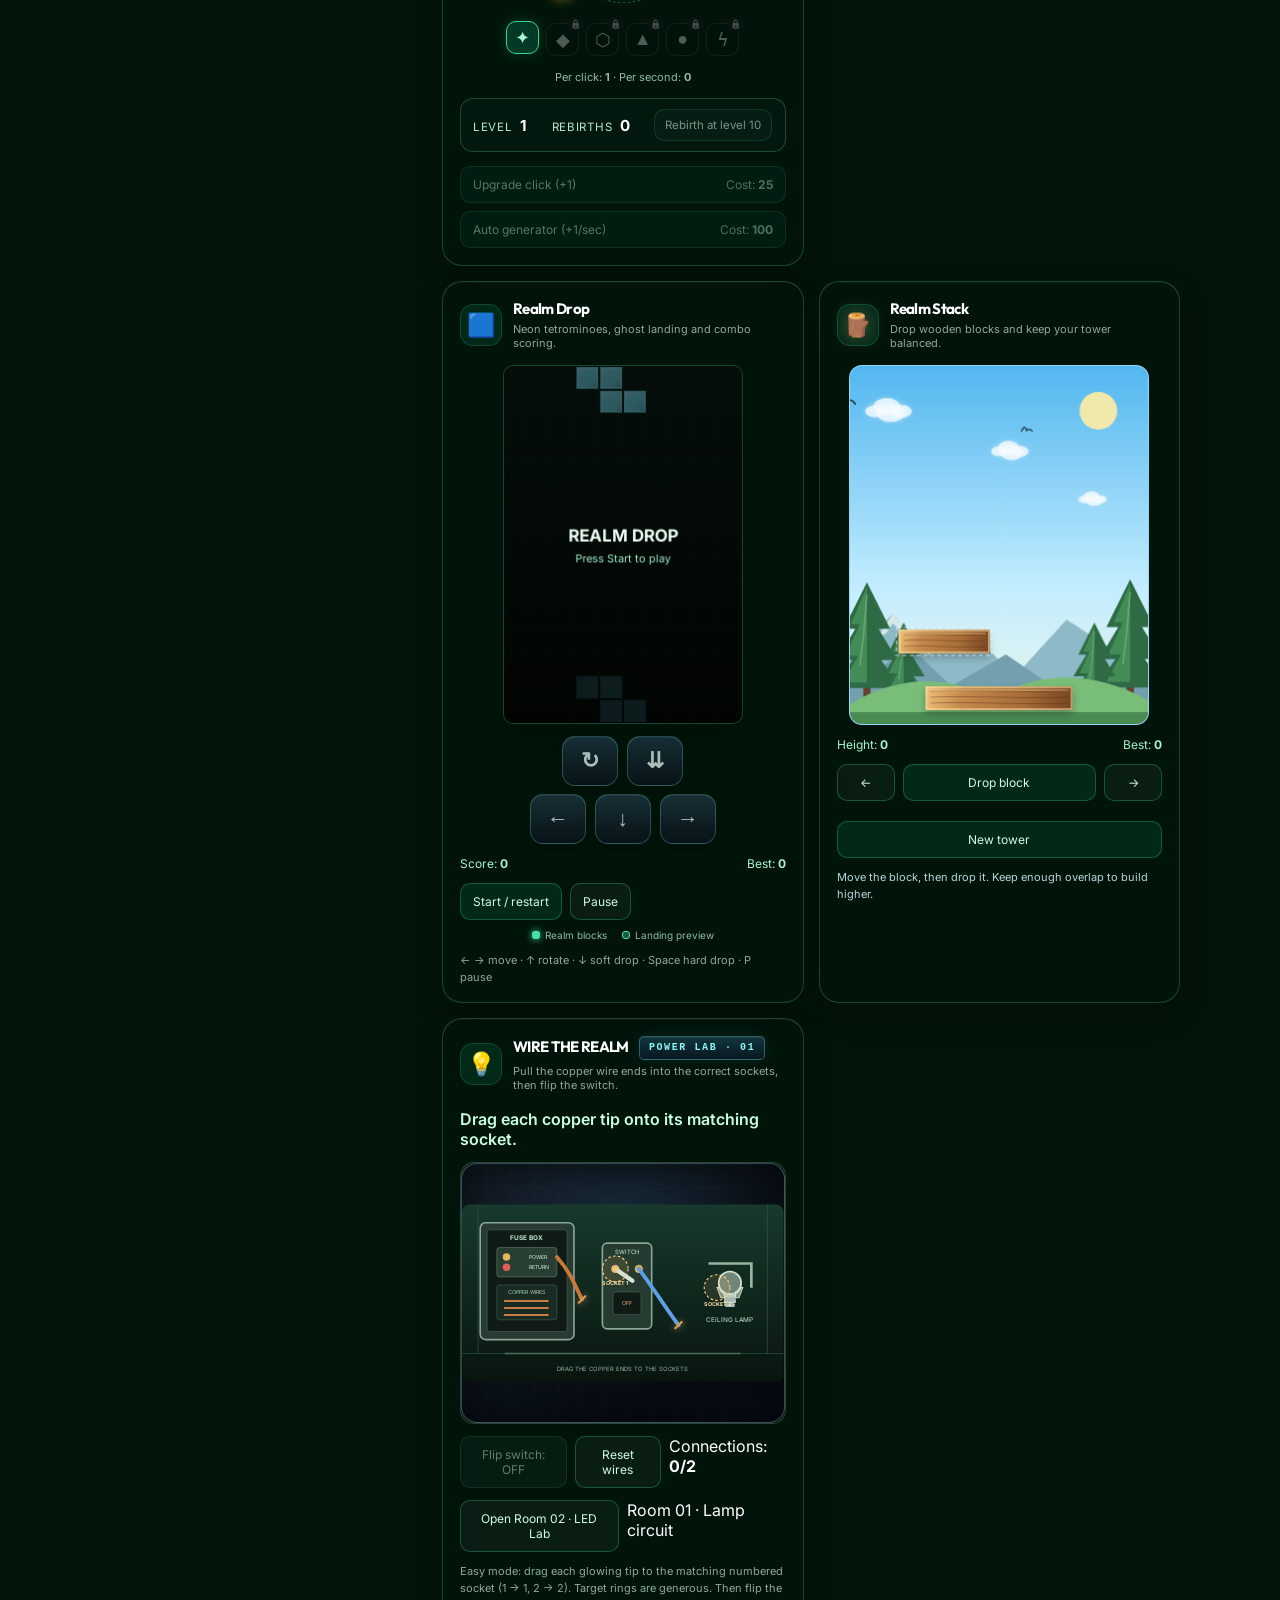
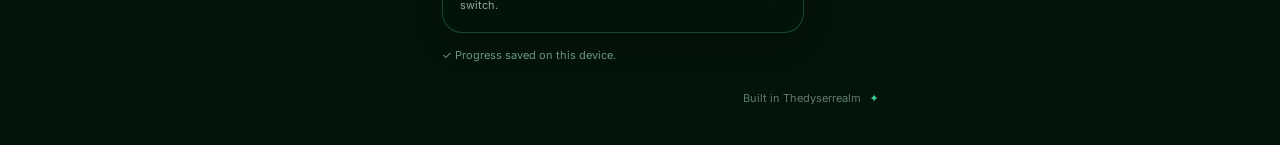
==== commit c425c16e: "Load the exact project image from the raw GitHub URL" ====
--- a/index.html
+++ b/index.html
@@ -96,7 +96,7 @@
             <div class="project-info"><h3>Thedyserrealm</h3><p>The site you're on</p><span class="project-link">haralampos2009.github.io/Thedyserrealm ↗</span></div>
           </a>
           <a href="https://haralampos2009.github.io/Dyserrealm-Script/" target="_blank" rel="noopener noreferrer" class="project-card">
-            <div class="project-img-box"><img src="image.png" alt="Dyserrealm Script project preview" class="project-banner-img" loading="lazy" onerror="this.style.display='none';this.nextElementSibling.style.display='grid'"><span class="image-fallback" style="display:none">🐧</span></div>
+            <div class="project-img-box"><img src="https://raw.githubusercontent.com/Haralampos2009/Thedyserrealm/main/image.png?v=20261020-penguinproject2" alt="Dyserrealm Script project preview" class="project-banner-img" loading="lazy" onerror="if(!this.dataset.localFallback){this.dataset.localFallback='1';this.src='image.png?v=20261020-penguinproject2';return;}this.style.display='none';this.nextElementSibling.style.display='grid'"><span class="image-fallback" style="display:none">🐧</span></div>
             <div class="project-info"><h3>Dyserrealm Script</h3><p>My script library and creator network</p><span class="project-link">haralampos2009.github.io/Dyserrealm-Script ↗</span></div>
           </a>
           <a href="https://discord.gg/wy4BwVb8DC" target="_blank" rel="noopener noreferrer" class="project-card">
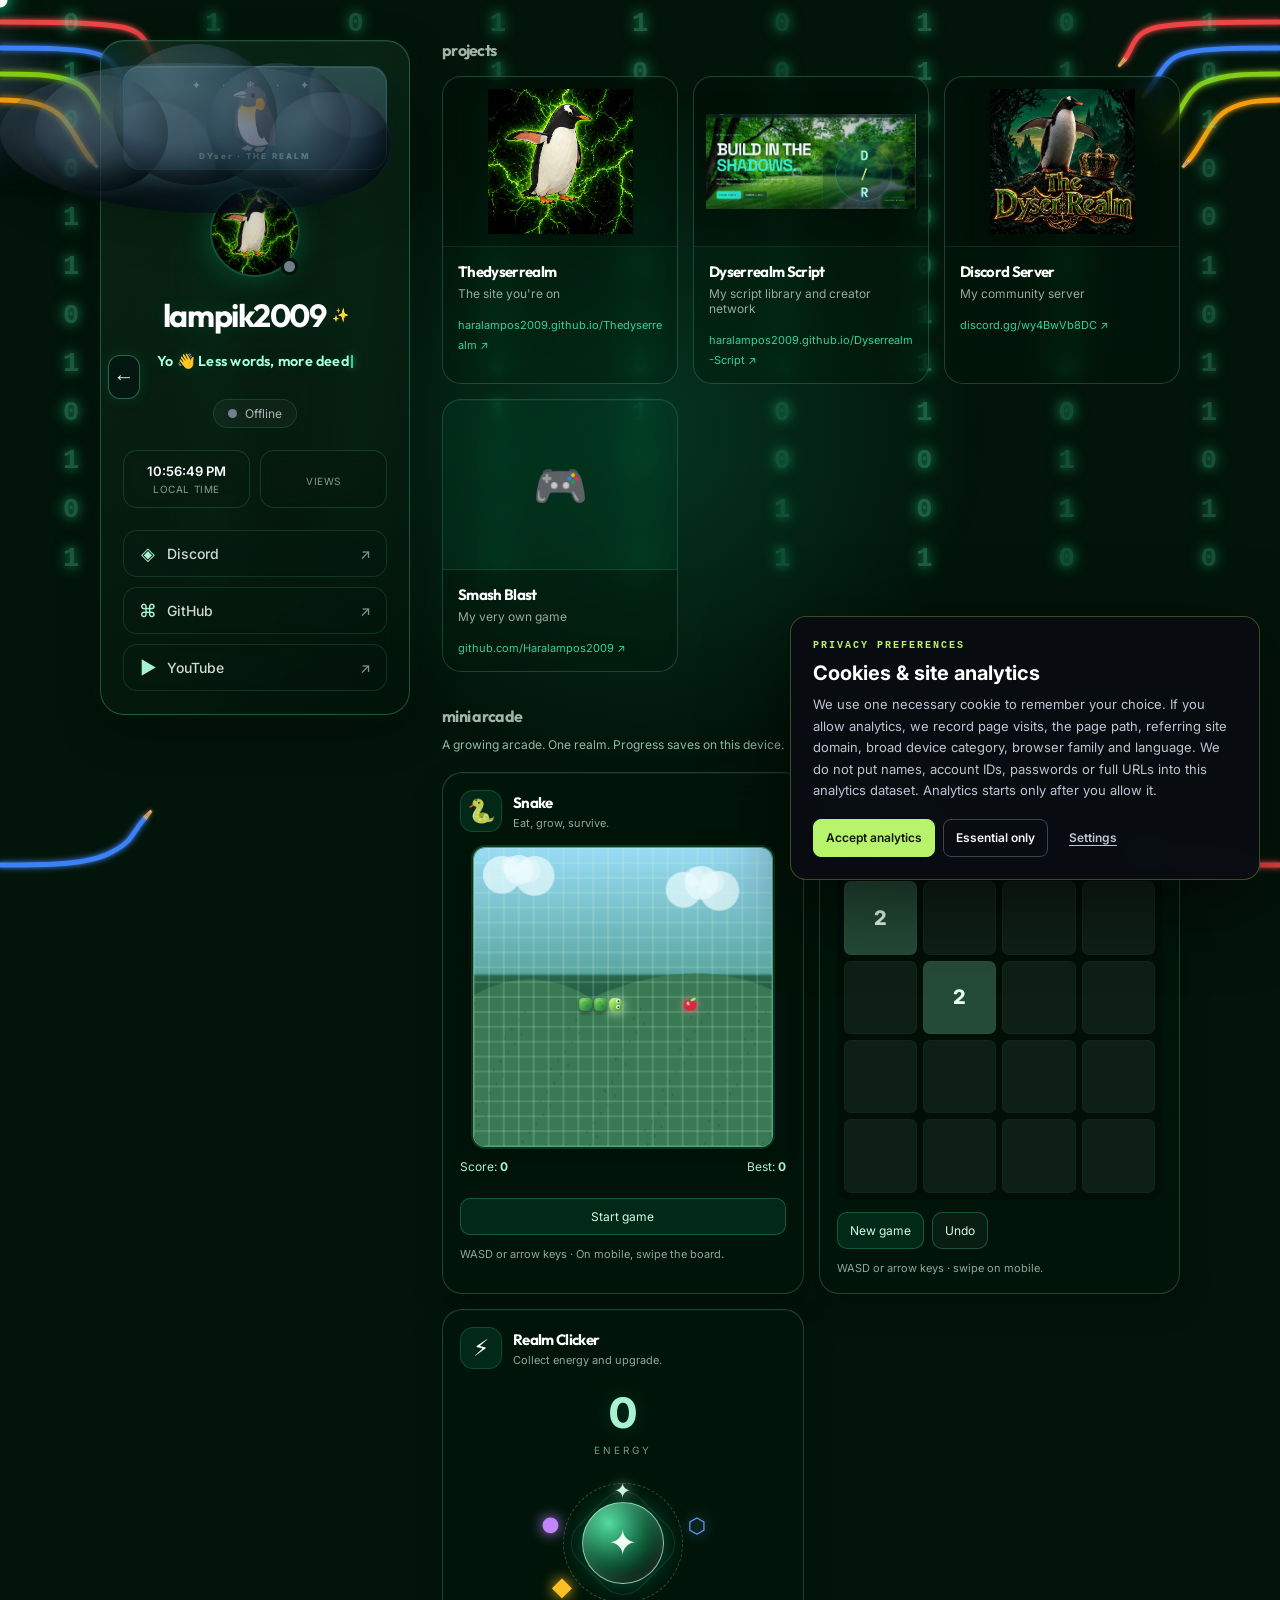
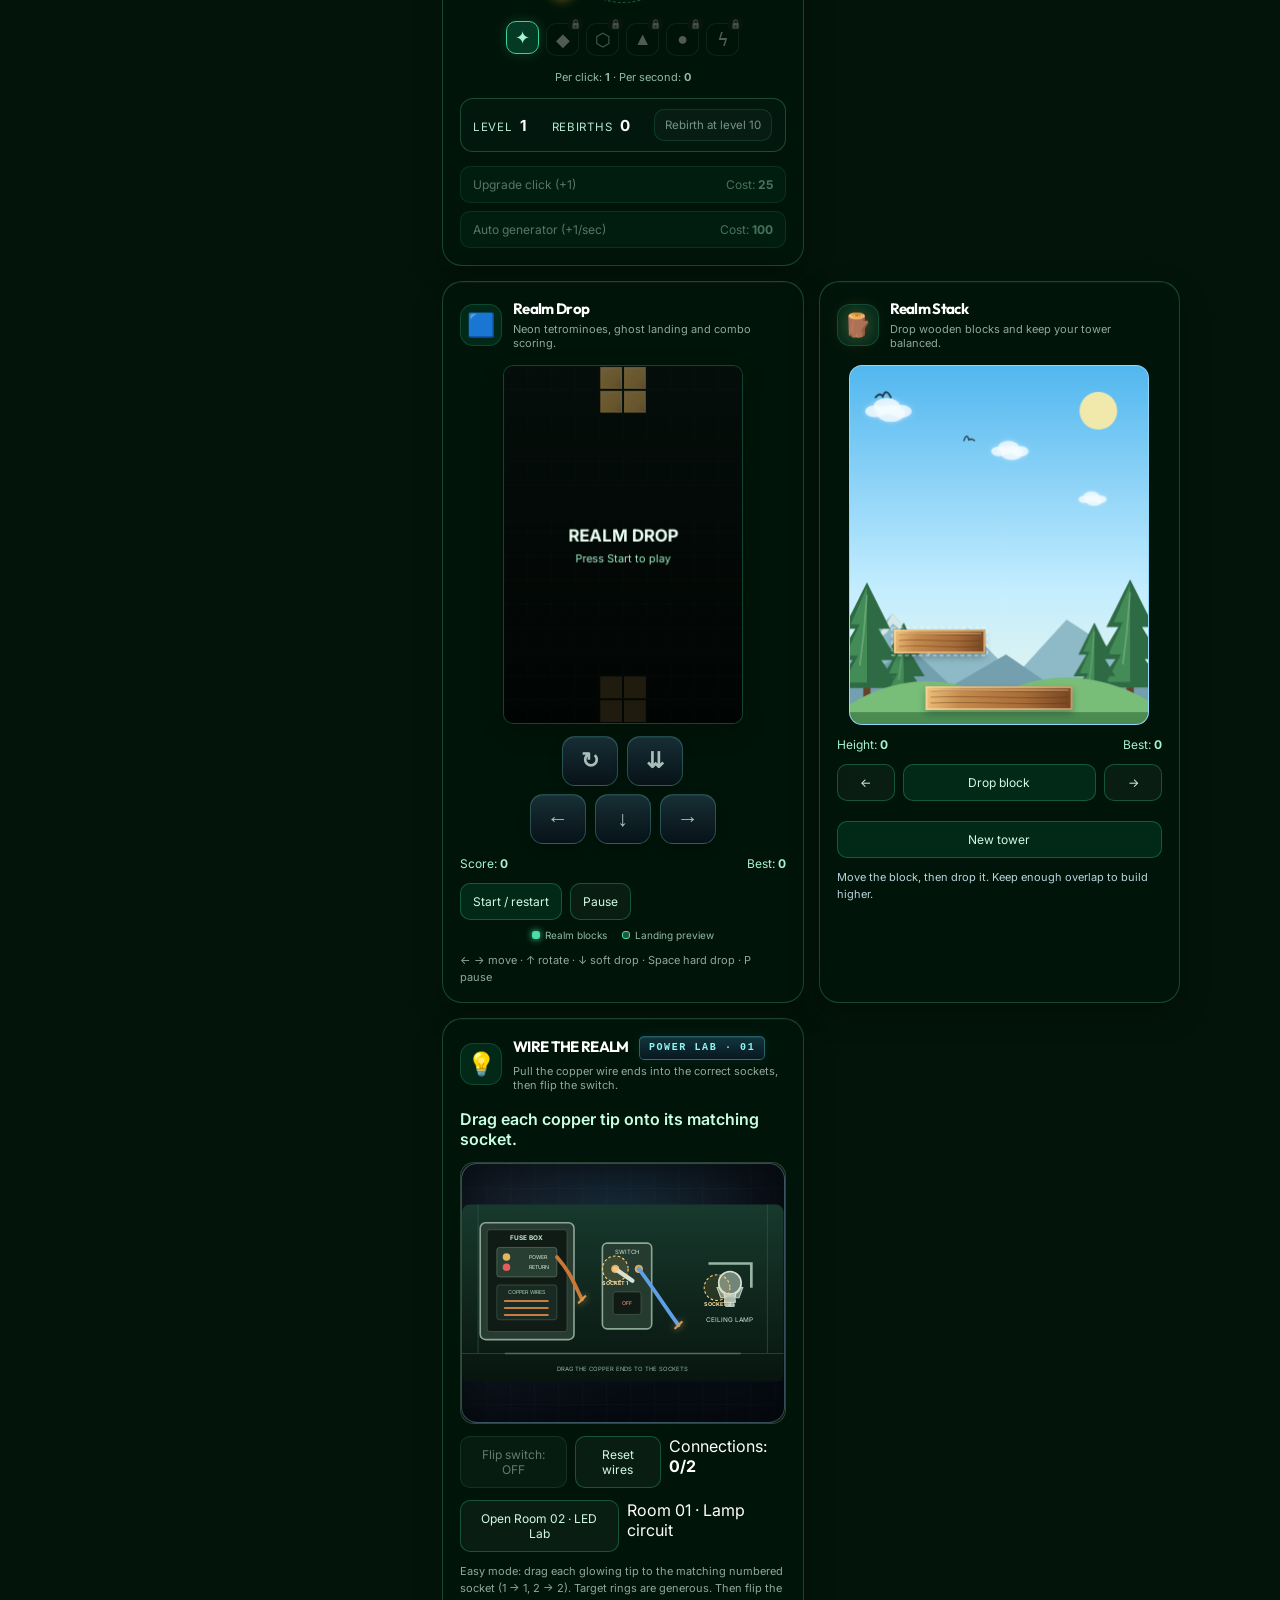
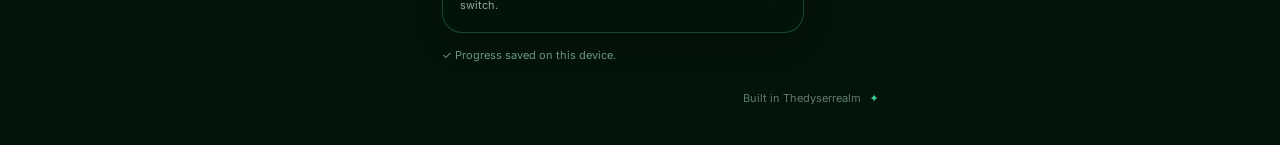
==== commit 21f43561: "Connect consent-based page analytics and explain data collection" ====
--- a/index.html
+++ b/index.html
@@ -10,7 +10,7 @@
   <link rel="preconnect" href="https://fonts.gstatic.com" crossorigin>
   <link href="https://fonts.googleapis.com/css2?family=Inter:wght@400;500;600;700&family=Outfit:wght@400;500;600;700;800&family=Space+Grotesk:wght@500;600;700&display=swap" rel="stylesheet">
   <link rel="stylesheet" href="style.css">
-</head>
+<script src="analytics.js?v=20261020-consent1" defer></script></head>
 <body>
   <div class="cloud cloud-one"></div><div class="cloud cloud-two"></div><div class="cloud cloud-three"></div><div class="cloud cloud-four" aria-hidden="true"></div><div class="cloud cloud-five" aria-hidden="true"></div>
   <svg id="wires-canvas" aria-hidden="true"></svg>
